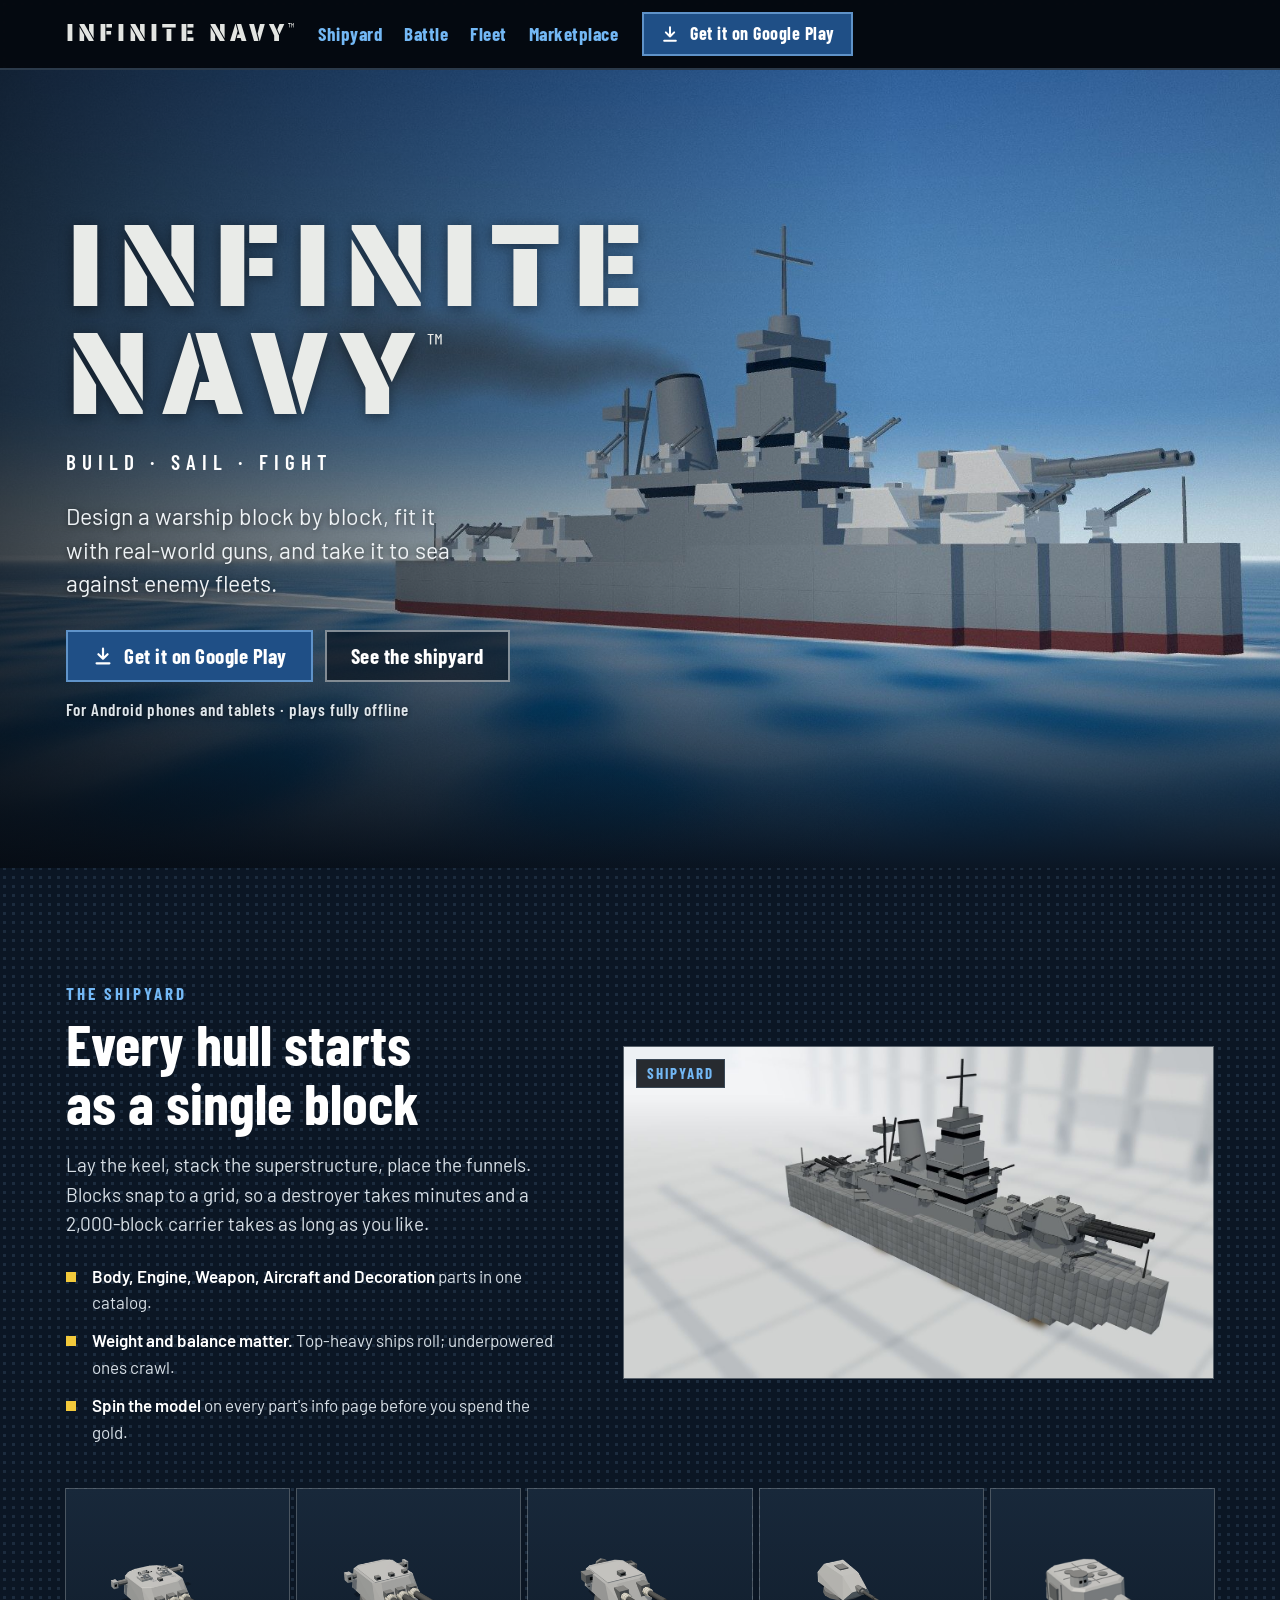
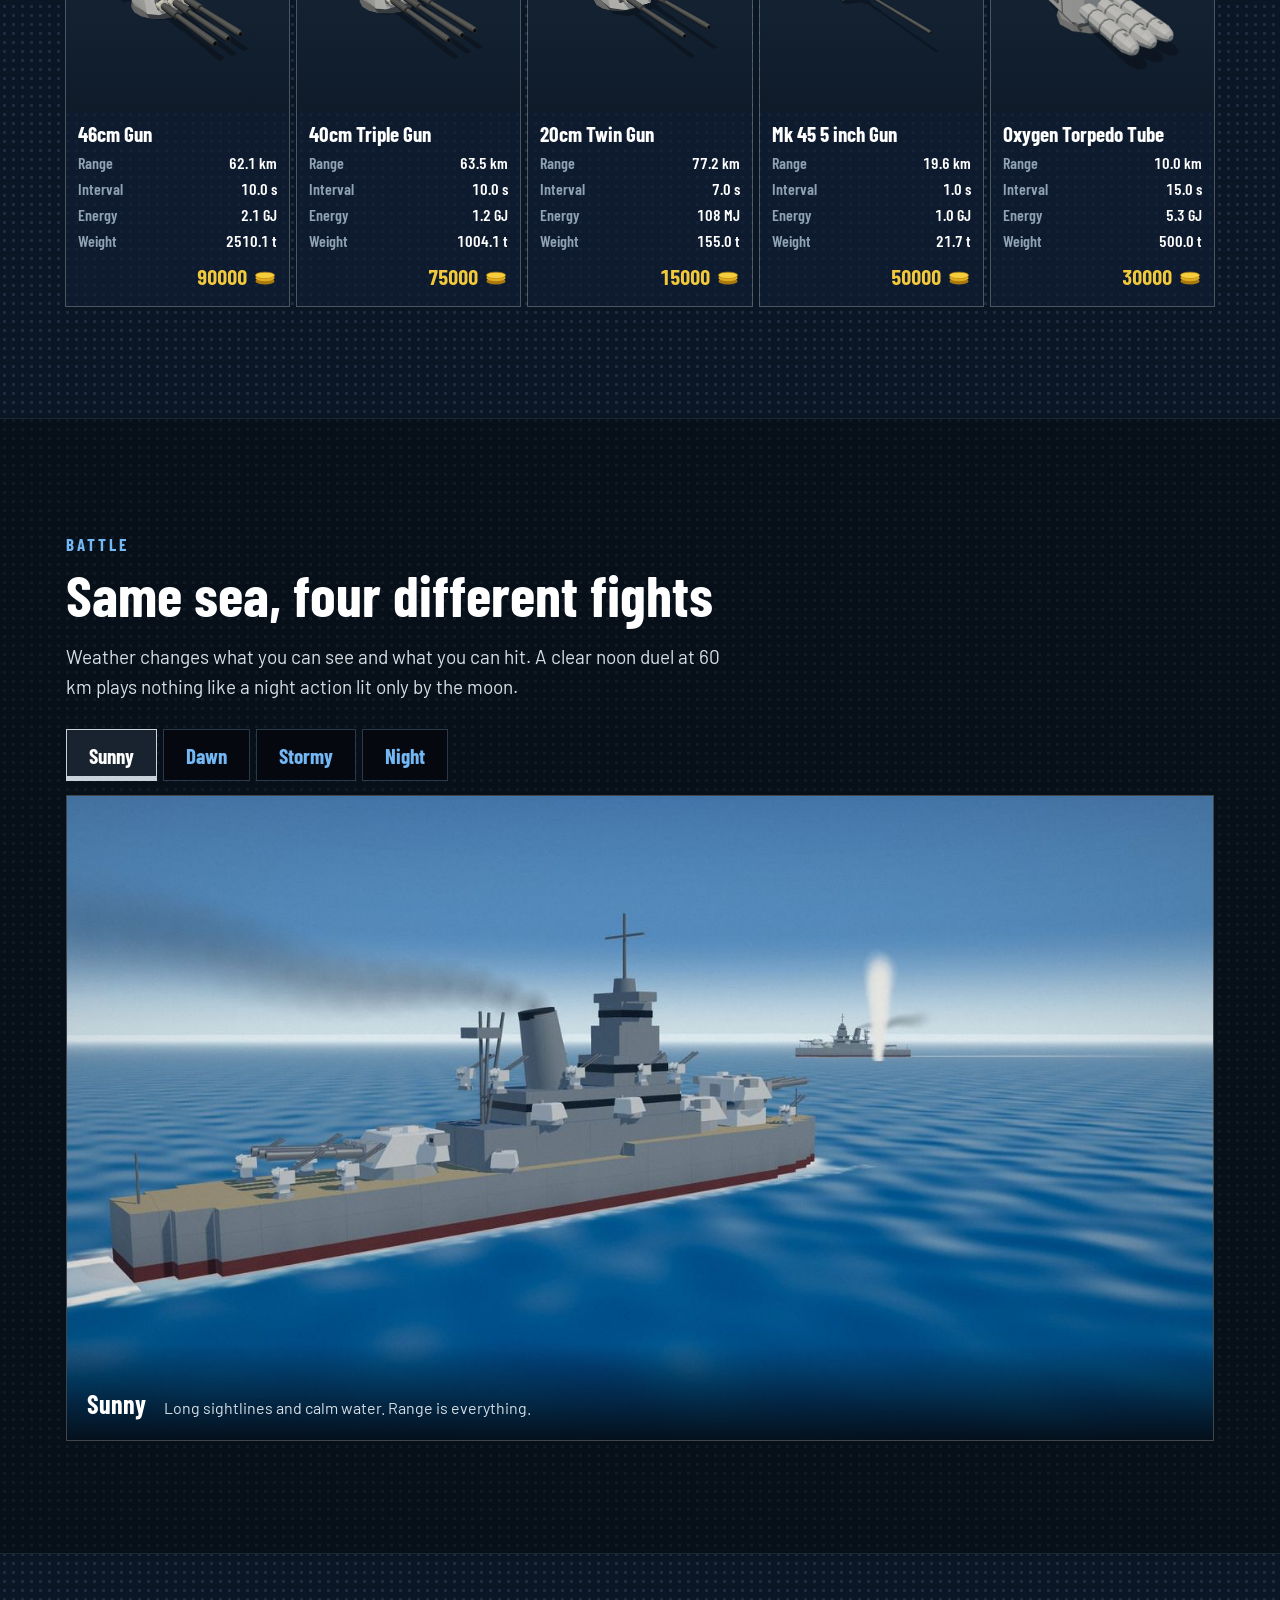
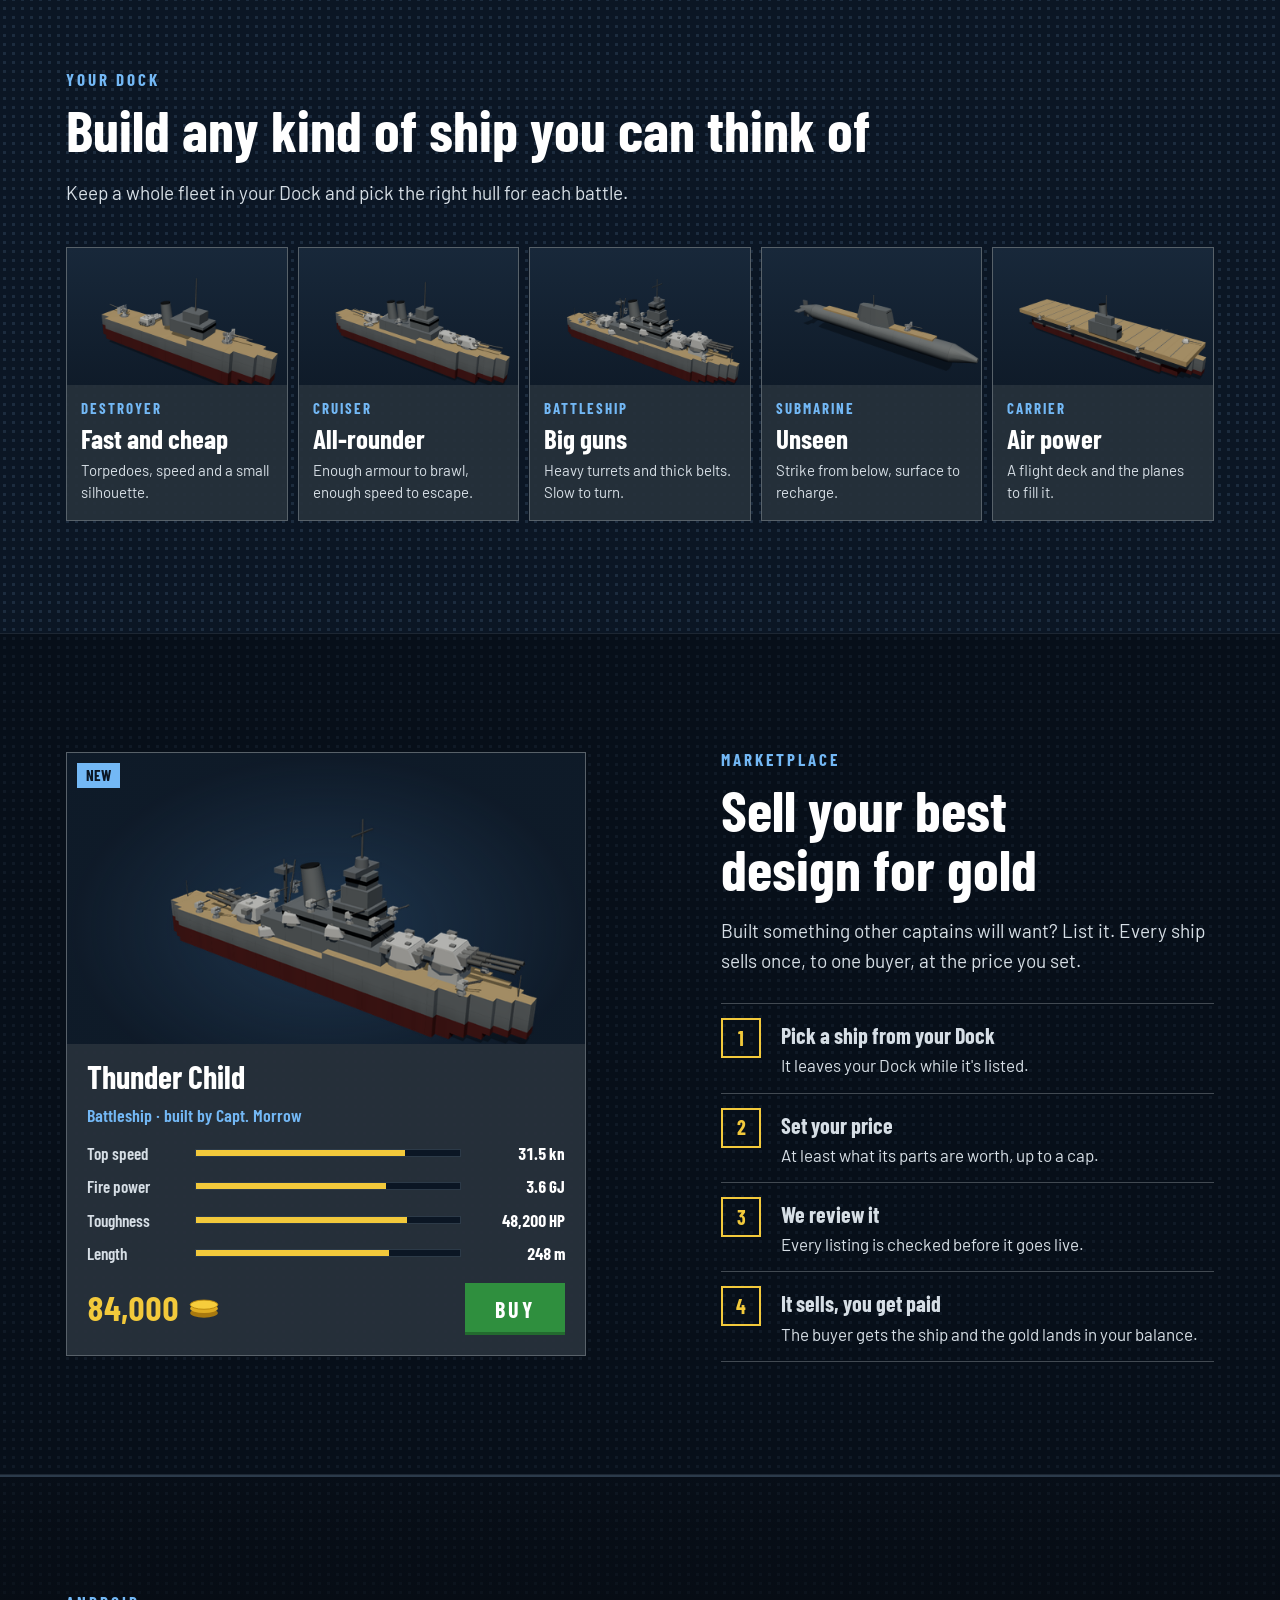
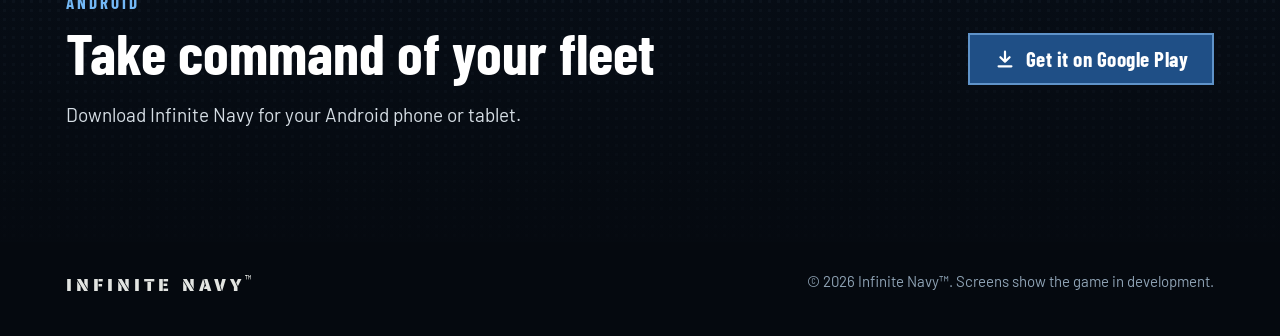
==== index.html @ da8ff1ba "Add Infinite Navy landing page Co-Authored-By: Claude Opus 5.5 <noreply@anthropic.com>" ====
<!doctype html>
<html lang="en">
<head>
<meta charset="utf-8">
<meta name="viewport" content="width=device-width,initial-scale=1,viewport-fit=cover">
<title>Infinite Navy</title>
<meta name="description" content="Infinite Navy: build warships block by block, sail them into battle in four kinds of weather, and trade your best designs with other captains. Coming to Android.">
<link rel="canonical" href="https://infinitenavy.com/">
<meta property="og:type" content="website">
<meta property="og:url" content="https://infinitenavy.com/">
<meta property="og:title" content="Infinite Navy">
<meta property="og:description" content="Build warships block by block, sail them into battle, and trade your best designs with other captains.">
<meta property="og:image" content="https://infinitenavy.com/img/hero.jpg">
<meta name="twitter:card" content="summary_large_image">
<meta name="theme-color" content="#05090f">
<style>body{margin:0;padding:0}[hidden]{display:none!important}</style>
<link rel="preconnect" href="https://fonts.googleapis.com">
<link rel="preconnect" href="https://fonts.gstatic.com" crossorigin>
<link href="https://fonts.googleapis.com/css2?family=Saira+Stencil+One&family=Barlow+Condensed:wght@500;600;700&family=Barlow:wght@400;500;600&display=swap" rel="stylesheet">
<style>
/* Layout: a ship's dossier on chart paper — full-bleed render, then alternating plate panels, steel cards on a dotted navy grid. Single dark look, like the game. */
:root {
  --sea: #0b1624;
  --deep: #05090f;
  --steel: #27313b;
  --steel-2: #2b3540;
  --rule: rgba(220, 226, 230, 0.28);
  --ink: #ffffff;
  --ink-2: #d6dee5;
  --ink-3: #8fa3b5;
  --cyan: #73b8f5;
  --gold: #f2c93b;
  --navy: #1f4f86;
  --navy-edge: #5f93c9;
  --green: #2f8f3e;
  --dot: rgba(120, 160, 200, 0.16);
  --f-logo: 'Saira Stencil One', Impact, 'Arial Narrow Bold', sans-serif;
  --f-head: 'Barlow Condensed', 'Arial Narrow', Arial, sans-serif;
  --f-body: 'Barlow', 'Segoe UI', Roboto, Arial, sans-serif;
  color-scheme: dark;
}
* { box-sizing: border-box; }
html { scroll-behavior: smooth; }
@media (prefers-reduced-motion: reduce) { html { scroll-behavior: auto; } * { transition: none !important; animation: none !important; } }
body {
  background-color: var(--sea);
  background-image: radial-gradient(var(--dot) 1.4px, transparent 1.6px);
  background-size: 9px 9px;
  color: var(--ink);
  font-family: var(--f-body);
  font-size: 17px;
  line-height: 1.55;
}
body::before { content: ""; position: fixed; inset: 0 0 auto; height: env(safe-area-inset-top, 0px); z-index: 10; background: var(--deep); }
a { color: var(--cyan); }
a:hover { color: var(--ink); }
:focus-visible { outline: 3px solid var(--gold); outline-offset: 3px; }
img { max-width: 100%; display: block; }

.wrap { width: 100%; max-width: 1180px; margin: 0 auto; padding-left: max(16px, env(safe-area-inset-left, 0px)); padding-right: max(16px, env(safe-area-inset-right, 0px)); }

/* Nav */
.nav { position: sticky; top: env(safe-area-inset-top, 0px); z-index: 9; background: rgba(5, 9, 15, 0.94); border-bottom: 2px solid #2b3a4a; backdrop-filter: blur(6px); }
.nav .wrap { display: flex; align-items: center; gap: 24px; min-height: 68px; }
.logo { font-family: var(--f-logo); font-size: 24px; letter-spacing: 4px; color: #e3e5e2; text-decoration: none; white-space: nowrap; }
.logo sup { font-family: var(--f-head); font-size: 12px; letter-spacing: 0; }
.nav ul { display: flex; gap: 22px; list-style: none; margin: 0 0 0 auto; padding: 0; }
.nav ul a { font-family: var(--f-head); font-weight: 700; font-size: 19px; letter-spacing: 0.5px; color: var(--cyan); text-decoration: none; }
.nav ul a:hover { color: var(--ink); }
@media (max-width: 760px) { .nav ul { display: none; } .nav .btn { margin-left: auto; } }

/* Buttons */
.btn { display: inline-flex; align-items: center; justify-content: center; gap: 10px; min-height: 52px; padding: 0 24px; font-family: var(--f-head); font-weight: 700; font-size: 21px; letter-spacing: 0.5px; text-decoration: none; color: var(--ink); border: 2px solid var(--navy-edge); background: var(--navy); cursor: pointer; }
.btn:hover { color: var(--ink); background: #285d9b; }
.btn.ghost { background: rgba(5, 9, 15, 0.55); border-color: rgba(220, 226, 230, 0.55); }
.btn.ghost:hover { background: rgba(5, 9, 15, 0.8); }
.btn.small { min-height: 44px; font-size: 18px; padding: 0 16px; }

/* Hero */
.hero { position: relative; overflow: hidden; background: #4f8cc4; }
.hero img.bg { position: absolute; inset: 0; width: 100%; height: 100%; object-fit: cover; object-position: 60% 50%; }
.hero::after { content: ""; position: absolute; inset: 0; background: linear-gradient(90deg, rgba(5, 9, 15, 0.72) 0%, rgba(5, 9, 15, 0.25) 46%, rgba(5, 9, 15, 0) 70%), linear-gradient(0deg, var(--sea) 0%, rgba(11, 22, 36, 0) 28%); }
.hero .wrap { position: relative; z-index: 1; padding-block: clamp(64px, 11vw, 150px) clamp(72px, 10vw, 130px); }
.hero h1 { margin: 0; font-family: var(--f-logo); font-weight: 400; font-size: clamp(52px, 10vw, 118px); line-height: 0.92; letter-spacing: clamp(4px, 1vw, 12px); color: #e9ebe8; text-shadow: 0 2px 14px rgba(0, 0, 0, 0.45); }
.hero h1 sup { font-family: var(--f-head); font-size: 0.26em; letter-spacing: 0; vertical-align: top; position: relative; top: 0.3em; }
.motto { margin: 18px 0 0; display: flex; align-items: center; gap: 14px; font-family: var(--f-head); font-weight: 600; font-size: 21px; letter-spacing: 6px; }
.hero p.pitch { max-width: 31ch; margin: 22px 0 0; font-size: clamp(19px, 2.1vw, 23px); line-height: 1.45; color: #eef2f5; text-shadow: 0 1px 6px rgba(0, 0, 0, 0.6); }
.hero .ctas { margin-top: 30px; display: flex; flex-wrap: wrap; gap: 12px; }
.hero .note { margin-top: 14px; font-family: var(--f-head); font-weight: 600; font-size: 17px; letter-spacing: 1px; color: #dfe6eb; text-shadow: 0 1px 4px rgba(0, 0, 0, 0.6); }

/* Sections */
section.band { padding-block: clamp(64px, 9vw, 112px); }
.eyebrow { display: block; font-family: var(--f-head); font-weight: 700; font-size: 17px; letter-spacing: 3px; text-transform: uppercase; color: var(--cyan); }
h2 { margin: 8px 0 0; font-family: var(--f-head); font-weight: 700; font-size: clamp(36px, 5vw, 58px); line-height: 1.02; text-wrap: balance; }
h3 { margin: 0; font-family: var(--f-head); font-weight: 700; font-size: 27px; line-height: 1.1; }
.lede { max-width: 60ch; margin: 18px 0 0; font-size: 19px; color: var(--ink-2); }
.split { display: grid; grid-template-columns: minmax(0, 5fr) minmax(0, 6fr); gap: clamp(28px, 5vw, 64px); align-items: center; }
.split.flip { grid-template-columns: minmax(0, 6fr) minmax(0, 5fr); }
.split > * { min-width: 0; }
@media (max-width: 860px) { .split, .split.flip { grid-template-columns: minmax(0, 1fr); } .split.flip .media { order: 2; } }

.plate { position: relative; border: 1px solid var(--rule); background: var(--steel); }
.plate img { width: 100%; height: auto; }
.plate .tag { position: absolute; left: 12px; top: 12px; padding: 2px 10px; background: rgba(5, 9, 15, 0.85); border: 1px solid #3a4856; font-family: var(--f-head); font-weight: 700; font-size: 15px; letter-spacing: 2px; color: var(--cyan); }

ul.ticks { list-style: none; padding: 0; margin: 24px 0 0; display: grid; gap: 12px; }
ul.ticks li { display: grid; grid-template-columns: 12px minmax(0, 1fr); gap: 14px; align-items: baseline; color: var(--ink-2); }
ul.ticks li::before { content: ""; width: 10px; height: 10px; background: var(--gold); transform: translateY(-1px); }
ul.ticks b { color: var(--ink); font-weight: 600; }

/* Armoury */
.armoury { margin-top: 44px; display: grid; grid-template-columns: repeat(5, minmax(0, 1fr)); gap: 8px; }
@media (max-width: 980px) { .armoury { grid-template-columns: repeat(3, minmax(0, 1fr)); } }
@media (max-width: 560px) { .armoury { grid-template-columns: repeat(2, minmax(0, 1fr)); } }
.gun { display: flex; flex-direction: column; background: rgba(16, 30, 50, 0.72); box-shadow: 0 0 0 1px rgba(154, 164, 173, 0.45); }
.gun .pic { aspect-ratio: 1 / 1; max-width: 100%; background: linear-gradient(#18283a, #0f1b29); display: flex; align-items: center; justify-content: center; }
.gun .pic img { width: 86%; height: 86%; object-fit: contain; }
.gun .body { padding: 10px 12px 12px; display: flex; flex-direction: column; gap: 6px; font-family: var(--f-head); }
.gun .name { font-weight: 700; font-size: 21px; line-height: 1.1; }
.gun dl { margin: 0; display: grid; grid-template-columns: auto minmax(0, 1fr); column-gap: 10px; row-gap: 1px; font-size: 16px; font-variant-numeric: tabular-nums; }
.gun dt { color: var(--ink-3); font-weight: 600; }
.gun dd { margin: 0; text-align: right; font-weight: 600; }
.gun .price { margin-top: 2px; display: flex; justify-content: flex-end; align-items: center; gap: 6px; font-weight: 700; font-size: 21px; color: var(--gold); font-variant-numeric: tabular-nums; }
.coin { width: 24px; height: 16px; flex-shrink: 0; }

/* Weather */
.wx-tabs { margin-top: 28px; display: flex; flex-wrap: wrap; gap: 6px; }
.wx-tabs button { min-height: 52px; padding: 0 22px; font-family: var(--f-head); font-weight: 700; font-size: 21px; color: var(--cyan); background: var(--deep); border: 1px solid #2b3a4a; cursor: pointer; }
.wx-tabs button[aria-selected="true"] { color: var(--ink); background: #18232f; border-color: #c9d2da; box-shadow: inset 0 -4px 0 #c9d2da; }
.wx-stage { margin-top: 14px; position: relative; border: 1px solid var(--rule); background: var(--deep); aspect-ratio: 16 / 9; max-width: 100%; overflow: hidden; }
.wx-stage img { width: 100%; height: 100%; object-fit: cover; }
.wx-cap { position: absolute; left: 0; right: 0; bottom: 0; padding: 40px 20px 16px; background: linear-gradient(0deg, rgba(5, 9, 15, 0.88), rgba(5, 9, 15, 0)); display: flex; flex-wrap: wrap; gap: 6px 18px; align-items: baseline; }
.wx-cap strong { font-family: var(--f-head); font-weight: 700; font-size: 26px; }
.wx-cap span { color: var(--ink-2); font-size: 16px; }

/* Fleet */
.fleet { margin-top: 40px; display: grid; grid-template-columns: repeat(5, minmax(0, 1fr)); gap: 10px; }
@media (max-width: 980px) { .fleet { grid-template-columns: repeat(2, minmax(0, 1fr)); } }
@media (max-width: 480px) { .fleet { grid-template-columns: minmax(0, 1fr); } }
.hull { display: flex; flex-direction: column; background: rgba(39, 49, 59, 0.92); border: 1px solid var(--rule); }
.hull .pic { aspect-ratio: 16 / 10; max-width: 100%; background: linear-gradient(#18283a, #0f1b29); }
.hull .pic img { width: 100%; height: 100%; object-fit: contain; }
.hull .body { padding: 12px 14px 16px; display: flex; flex-direction: column; gap: 4px; }
.hull .cls { font-family: var(--f-head); font-weight: 700; font-size: 15px; letter-spacing: 2px; color: var(--cyan); text-transform: uppercase; }
.hull p { margin: 2px 0 0; font-size: 15px; color: var(--ink-2); line-height: 1.45; }

/* Market */
.listing { display: grid; grid-template-columns: minmax(0, 1fr); background: rgba(39, 49, 59, 0.95); border: 1px solid var(--rule); max-width: 520px; }
.listing .pic { position: relative; aspect-ratio: 16 / 9; max-width: 100%; background: radial-gradient(ellipse at 50% 60%, rgba(40, 70, 100, 0.6), rgba(11, 22, 36, 0.2) 70%), #0f1b29; }
.listing .pic img { width: 100%; height: 100%; object-fit: contain; }
.listing .pic .new { position: absolute; left: 10px; top: 10px; padding: 1px 9px; background: var(--cyan); color: var(--sea); font-family: var(--f-head); font-weight: 700; font-size: 15px; }
.listing .body { padding: 16px 20px 20px; display: flex; flex-direction: column; gap: 10px; font-family: var(--f-head); }
.listing .title { font-weight: 700; font-size: 32px; line-height: 1; }
.listing .by { font-weight: 600; font-size: 18px; color: var(--cyan); }
.bars { display: grid; gap: 7px; font-size: 17px; font-variant-numeric: tabular-nums; }
.bar-row { display: grid; grid-template-columns: 96px minmax(0, 1fr) 92px; gap: 12px; align-items: center; }
.bar-row span:first-child { color: var(--ink-2); font-weight: 600; }
.bar-row span:last-child { text-align: right; font-weight: 700; }
.track { height: 8px; background: var(--sea); border: 1px solid #2c3a48; }
.track i { display: block; height: 100%; background: var(--gold); }
.buyrow { margin-top: 6px; display: flex; align-items: center; justify-content: space-between; gap: 12px; }
.buyrow .amt { display: flex; align-items: center; gap: 8px; font-weight: 700; font-size: 34px; color: var(--gold); font-variant-numeric: tabular-nums; }
.buy { min-height: 52px; padding: 0 30px; display: inline-flex; align-items: center; background: var(--green); font-weight: 700; font-size: 22px; letter-spacing: 3px; box-shadow: inset 0 -3px 0 rgba(0, 0, 0, 0.25); }

ol.steps { list-style: none; padding: 0; margin: 28px 0 0; display: grid; gap: 0; counter-reset: s; }
ol.steps li { counter-increment: s; display: grid; grid-template-columns: 44px minmax(0, 1fr); gap: 16px; padding: 14px 0; border-top: 1px solid var(--rule); }
ol.steps li:last-child { border-bottom: 1px solid var(--rule); }
ol.steps li::before { content: counter(s); width: 36px; height: 36px; display: flex; align-items: center; justify-content: center; border: 2px solid var(--gold); color: var(--gold); font-family: var(--f-head); font-weight: 700; font-size: 20px; }
ol.steps b { display: block; font-family: var(--f-head); font-size: 22px; font-weight: 700; }
ol.steps span { color: var(--ink-2); }

/* Account strip */
.facts { margin-top: 40px; display: grid; grid-template-columns: repeat(3, minmax(0, 1fr)); gap: 10px; }
@media (max-width: 760px) { .facts { grid-template-columns: minmax(0, 1fr); } }
.fact { padding: 22px 22px 24px; background: rgba(39, 49, 59, 0.92); border: 1px solid var(--rule); display: flex; flex-direction: column; gap: 8px; }
.fact .num { font-family: var(--f-head); font-weight: 700; font-size: 46px; line-height: 1; color: var(--gold); font-variant-numeric: tabular-nums; }
.fact p { margin: 0; color: var(--ink-2); }

/* Closing */
.closing { border-top: 2px solid #2b3a4a; background: linear-gradient(180deg, rgba(5, 9, 15, 0.6), rgba(5, 9, 15, 0.95)); text-align: left; }
.closing .wrap { display: flex; flex-wrap: wrap; align-items: center; justify-content: space-between; gap: 24px; }
footer { background: var(--deep); padding-block: 28px 36px; font-size: 15px; color: var(--ink-3); }
footer .wrap { display: flex; flex-wrap: wrap; justify-content: space-between; gap: 12px 28px; }
footer .logo { font-size: 18px; }
</style>
</head>
<body>

<header class="nav">
  <div class="wrap">
    <a class="logo" href="#top">INFINITE NAVY<sup>™</sup></a>
    <nav aria-label="Sections">
      <ul>
        <li><a href="#build">Shipyard</a></li>
        <li><a href="#fight">Battle</a></li>
        <li><a href="#fleet">Fleet</a></li>
        <li><a href="#market">Marketplace</a></li>
      </ul>
    </nav>
    <a class="btn small" href="https://play.google.com/store/apps" target="_blank" rel="noopener"><svg aria-hidden="true" viewBox="0 0 24 24" style="width: 20px; height: 20px" fill="none" stroke="currentColor" stroke-width="2.4" stroke-linecap="round" stroke-linejoin="round"><path d="M12 4v11M7 10l5 5 5-5M5 20h14"></path></svg>Get it on Google Play</a>
  </div>
</header>

<main id="top">
  <section class="hero" aria-labelledby="hero-title">
    <img class="bg" src="img/hero.jpg" alt="A grey block-built battleship cutting through a bright blue sea, guns trained forward, funnel smoke drifting aft" fetchpriority="high">
    <div class="wrap">
      <h1 id="hero-title">INFINITE<br>NAVY<sup>™</sup></h1>
      <p class="motto">BUILD · SAIL · FIGHT</p>
      <p class="pitch">Design a warship block by block, fit it with real-world guns, and take it to sea against enemy fleets.</p>
      <div class="ctas">
        <a class="btn" href="https://play.google.com/store/apps" target="_blank" rel="noopener"><svg aria-hidden="true" viewBox="0 0 24 24" style="width: 22px; height: 22px" fill="none" stroke="currentColor" stroke-width="2.4" stroke-linecap="round" stroke-linejoin="round"><path d="M12 4v11M7 10l5 5 5-5M5 20h14"></path></svg>Get it on Google Play</a>
        <a class="btn ghost" href="#build">See the shipyard</a>
      </div>
      <p class="note">For Android phones and tablets · plays fully offline</p>
    </div>
  </section>

  <section class="band" id="build" aria-labelledby="build-title">
    <div class="wrap">
      <div class="split">
        <div>
          <span class="eyebrow">The shipyard</span>
          <h2 id="build-title">Every hull starts as a single block</h2>
          <p class="lede">Lay the keel, stack the superstructure, place the funnels. Blocks snap to a grid, so a destroyer takes minutes and a 2,000-block carrier takes as long as you like.</p>
          <ul class="ticks">
            <li><span><b>Body, Engine, Weapon, Aircraft and Decoration</b> parts in one catalog.</span></li>
            <li><span><b>Weight and balance matter.</b> Top-heavy ships roll; underpowered ones crawl.</span></li>
            <li><span><b>Spin the model</b> on every part's info page before you spend the gold.</span></li>
          </ul>
        </div>
        <div class="media plate">
          <span class="tag">SHIPYARD</span>
          <img src="img/yard.jpg" width="1400" height="788" alt="A battleship under construction in the shipyard, every block outlined on a light grid floor" loading="lazy">
        </div>
      </div>

      <div class="armoury" role="list" aria-label="Five guns from the weapon catalog">
        <article class="gun" role="listitem">
          <div class="pic"><img src="img/gun-g46.png" alt="46 cm triple turret model" loading="lazy"></div>
          <div class="body">
            <span class="name">46cm Gun</span>
            <dl><dt>Range</dt><dd>62.1 km</dd><dt>Interval</dt><dd>10.0 s</dd><dt>Energy</dt><dd>2.1 GJ</dd><dt>Weight</dt><dd>2510.1 t</dd></dl>
            <span class="price">90000<svg class="coin" viewBox="0 0 44 30" aria-hidden="true"><ellipse cx="22" cy="21" rx="18" ry="6" fill="#a8790f"/><ellipse cx="22" cy="15" rx="18" ry="6" fill="#e0ad22"/><ellipse cx="22" cy="10" rx="18" ry="6" fill="#f6cd3c" stroke="#b8860b" stroke-width="1.2"/></svg></span>
          </div>
        </article>
        <article class="gun" role="listitem">
          <div class="pic"><img src="img/gun-g40.png" alt="40 cm triple turret model" loading="lazy"></div>
          <div class="body">
            <span class="name">40cm Triple Gun</span>
            <dl><dt>Range</dt><dd>63.5 km</dd><dt>Interval</dt><dd>10.0 s</dd><dt>Energy</dt><dd>1.2 GJ</dd><dt>Weight</dt><dd>1004.1 t</dd></dl>
            <span class="price">75000<svg class="coin" viewBox="0 0 44 30" aria-hidden="true"><ellipse cx="22" cy="21" rx="18" ry="6" fill="#a8790f"/><ellipse cx="22" cy="15" rx="18" ry="6" fill="#e0ad22"/><ellipse cx="22" cy="10" rx="18" ry="6" fill="#f6cd3c" stroke="#b8860b" stroke-width="1.2"/></svg></span>
          </div>
        </article>
        <article class="gun" role="listitem">
          <div class="pic"><img src="img/gun-g20.png" alt="20 cm twin turret model" loading="lazy"></div>
          <div class="body">
            <span class="name">20cm Twin Gun</span>
            <dl><dt>Range</dt><dd>77.2 km</dd><dt>Interval</dt><dd>7.0 s</dd><dt>Energy</dt><dd>108 MJ</dd><dt>Weight</dt><dd>155.0 t</dd></dl>
            <span class="price">15000<svg class="coin" viewBox="0 0 44 30" aria-hidden="true"><ellipse cx="22" cy="21" rx="18" ry="6" fill="#a8790f"/><ellipse cx="22" cy="15" rx="18" ry="6" fill="#e0ad22"/><ellipse cx="22" cy="10" rx="18" ry="6" fill="#f6cd3c" stroke="#b8860b" stroke-width="1.2"/></svg></span>
          </div>
        </article>
        <article class="gun" role="listitem">
          <div class="pic"><img src="img/gun-mk45.png" alt="Mk 45 5-inch gun mount model" loading="lazy"></div>
          <div class="body">
            <span class="name">Mk 45 5 inch Gun</span>
            <dl><dt>Range</dt><dd>19.6 km</dd><dt>Interval</dt><dd>1.0 s</dd><dt>Energy</dt><dd>1.0 GJ</dd><dt>Weight</dt><dd>21.7 t</dd></dl>
            <span class="price">50000<svg class="coin" viewBox="0 0 44 30" aria-hidden="true"><ellipse cx="22" cy="21" rx="18" ry="6" fill="#a8790f"/><ellipse cx="22" cy="15" rx="18" ry="6" fill="#e0ad22"/><ellipse cx="22" cy="10" rx="18" ry="6" fill="#f6cd3c" stroke="#b8860b" stroke-width="1.2"/></svg></span>
          </div>
        </article>
        <article class="gun" role="listitem">
          <div class="pic"><img src="img/gun-tt92.png" alt="Oxygen torpedo tube launcher model" loading="lazy"></div>
          <div class="body">
            <span class="name">Oxygen Torpedo Tube</span>
            <dl><dt>Range</dt><dd>10.0 km</dd><dt>Interval</dt><dd>15.0 s</dd><dt>Energy</dt><dd>5.3 GJ</dd><dt>Weight</dt><dd>500.0 t</dd></dl>
            <span class="price">30000<svg class="coin" viewBox="0 0 44 30" aria-hidden="true"><ellipse cx="22" cy="21" rx="18" ry="6" fill="#a8790f"/><ellipse cx="22" cy="15" rx="18" ry="6" fill="#e0ad22"/><ellipse cx="22" cy="10" rx="18" ry="6" fill="#f6cd3c" stroke="#b8860b" stroke-width="1.2"/></svg></span>
          </div>
        </article>
      </div>
    </div>
  </section>

  <section class="band" id="fight" aria-labelledby="fight-title" style="background: rgba(5, 9, 15, 0.5); border-block: 1px solid #1d2733;">
    <div class="wrap">
      <span class="eyebrow">Battle</span>
      <h2 id="fight-title">Same sea, four different fights</h2>
      <p class="lede">Weather changes what you can see and what you can hit. A clear noon duel at 60 km plays nothing like a night action lit only by the moon.</p>
      <div class="wx-tabs" role="tablist" aria-label="Weather">
        <button role="tab" id="tab-sunny" aria-selected="true" aria-controls="wx-panel" data-wx="sunny">Sunny</button>
        <button role="tab" id="tab-dawn" aria-selected="false" aria-controls="wx-panel" data-wx="dawn" tabindex="-1">Dawn</button>
        <button role="tab" id="tab-storm" aria-selected="false" aria-controls="wx-panel" data-wx="storm" tabindex="-1">Stormy</button>
        <button role="tab" id="tab-night" aria-selected="false" aria-controls="wx-panel" data-wx="night" tabindex="-1">Night</button>
      </div>
      <div class="wx-stage" id="wx-panel" role="tabpanel" aria-labelledby="tab-sunny">
        <img id="wx-img" src="img/sunny.jpg" width="1400" height="788" alt="Battleship at sea under a clear blue sky, an enemy ship and a shell splash on the horizon" loading="lazy">
        <div class="wx-cap"><strong id="wx-name">Sunny</strong><span id="wx-desc">Long sightlines and calm water. Range is everything.</span></div>
      </div>
    </div>
  </section>

  <section class="band" id="fleet" aria-labelledby="fleet-title">
    <div class="wrap">
      <span class="eyebrow">Your Dock</span>
      <h2 id="fleet-title">Build any kind of ship you can think of</h2>
      <p class="lede">Keep a whole fleet in your Dock and pick the right hull for each battle.</p>
      <div class="fleet">
        <article class="hull"><div class="pic"><img src="img/ship-dd.png" alt="Block-built destroyer" loading="lazy"></div><div class="body"><span class="cls">Destroyer</span><h3>Fast and cheap</h3><p>Torpedoes, speed and a small silhouette.</p></div></article>
        <article class="hull"><div class="pic"><img src="img/ship-ca.png" alt="Block-built cruiser" loading="lazy"></div><div class="body"><span class="cls">Cruiser</span><h3>All-rounder</h3><p>Enough armour to brawl, enough speed to escape.</p></div></article>
        <article class="hull"><div class="pic"><img src="img/ship-bb.png" alt="Block-built battleship" loading="lazy"></div><div class="body"><span class="cls">Battleship</span><h3>Big guns</h3><p>Heavy turrets and thick belts. Slow to turn.</p></div></article>
        <article class="hull"><div class="pic"><img src="img/ship-ss.png" alt="Block-built submarine" loading="lazy"></div><div class="body"><span class="cls">Submarine</span><h3>Unseen</h3><p>Strike from below, surface to recharge.</p></div></article>
        <article class="hull"><div class="pic"><img src="img/ship-cv.png" alt="Block-built aircraft carrier" loading="lazy"></div><div class="body"><span class="cls">Carrier</span><h3>Air power</h3><p>A flight deck and the planes to fill it.</p></div></article>
      </div>
    </div>
  </section>

  <section class="band" id="market" aria-labelledby="market-title" style="background: rgba(5, 9, 15, 0.5); border-block: 1px solid #1d2733;">
    <div class="wrap">
      <div class="split flip">
        <div class="media">
          <article class="listing" aria-label="Example marketplace listing">
            <div class="pic"><img src="img/ship-bb.png" alt="Battleship Thunder Child" loading="lazy"><span class="new">NEW</span></div>
            <div class="body">
              <span class="title">Thunder Child</span>
              <span class="by">Battleship · built by Capt. Morrow</span>
              <div class="bars">
                <div class="bar-row"><span>Top speed</span><span class="track"><i style="width: 79%"></i></span><span>31.5 kn</span></div>
                <div class="bar-row"><span>Fire power</span><span class="track"><i style="width: 72%"></i></span><span>3.6 GJ</span></div>
                <div class="bar-row"><span>Toughness</span><span class="track"><i style="width: 80%"></i></span><span>48,200 HP</span></div>
                <div class="bar-row"><span>Length</span><span class="track"><i style="width: 73%"></i></span><span>248 m</span></div>
              </div>
              <div class="buyrow">
                <span class="amt">84,000<svg class="coin" style="width: 34px; height: 23px" viewBox="0 0 44 30" aria-hidden="true"><ellipse cx="22" cy="21" rx="18" ry="6" fill="#a8790f"/><ellipse cx="22" cy="15" rx="18" ry="6" fill="#e0ad22"/><ellipse cx="22" cy="10" rx="18" ry="6" fill="#f6cd3c" stroke="#b8860b" stroke-width="1.2"/></svg></span>
                <span class="buy" aria-hidden="true">BUY</span>
              </div>
            </div>
          </article>
        </div>
        <div>
          <span class="eyebrow">Marketplace</span>
          <h2 id="market-title">Sell your best design for gold</h2>
          <p class="lede">Built something other captains will want? List it. Every ship sells once, to one buyer, at the price you set.</p>
          <ol class="steps">
            <li><span><b>Pick a ship from your Dock</b>It leaves your Dock while it's listed.</span></li>
            <li><span><b>Set your price</b>At least what its parts are worth, up to a cap.</span></li>
            <li><span><b>We review it</b>Every listing is checked before it goes live.</span></li>
            <li><span><b>It sells, you get paid</b>The buyer gets the ship and the gold lands in your balance.</span></li>
          </ol>
        </div>
      </div>
    </div>
  </section>

  <section class="band closing" id="play" aria-labelledby="play-title">
    <div class="wrap">
      <div>
        <span class="eyebrow">Android</span>
        <h2 id="play-title">Take command of your fleet</h2>
        <p class="lede">Download Infinite Navy for your Android phone or tablet.</p>
      </div>
      <a class="btn" href="https://play.google.com/store/apps" target="_blank" rel="noopener"><svg aria-hidden="true" viewBox="0 0 24 24" style="width: 22px; height: 22px" fill="none" stroke="currentColor" stroke-width="2.4" stroke-linecap="round" stroke-linejoin="round"><path d="M12 4v11M7 10l5 5 5-5M5 20h14"></path></svg>Get it on Google Play</a>
    </div>
  </section>
</main>

<footer>
  <div class="wrap">
    <a class="logo" href="#top">INFINITE NAVY<sup>™</sup></a>
    <span>© 2026 Infinite Navy™. Screens show the game in development.</span>
  </div>
</footer>

<script>
(function () {
  var data = {
    sunny: { src: 'img/sunny.jpg', name: 'Sunny', desc: 'Long sightlines and calm water. Range is everything.', alt: 'Battleship at sea under a clear blue sky, an enemy ship and a shell splash on the horizon' },
    dawn:  { src: 'img/dawn.jpg',  name: 'Dawn',  desc: 'Low sun in your eyes. Fight with it behind you.', alt: 'Battleship silhouetted against an orange and pink dawn sky, sunlight glittering on the water' },
    storm: { src: 'img/storm.jpg', name: 'Stormy', desc: 'Rain and heavy seas cut visibility and throw off your aim.', alt: 'Battleship in driving rain on a dark grey sea' },
    night: { src: 'img/night.jpg', name: 'Night', desc: 'Moonlight and muzzle flashes. Close in before they see you.', alt: 'Battleship at night with lit bridge windows, a full moon reflecting on the water' }
  };
  var tabs = Array.prototype.slice.call(document.querySelectorAll('.wx-tabs [role="tab"]'));
  var img = document.getElementById('wx-img'), nm = document.getElementById('wx-name'), ds = document.getElementById('wx-desc'), panel = document.getElementById('wx-panel');
  Object.keys(data).forEach(function (k) { var p = new Image(); p.src = data[k].src; });
  function pick(tab, focus) {
    var d = data[tab.dataset.wx];
    tabs.forEach(function (t) { var on = t === tab; t.setAttribute('aria-selected', on ? 'true' : 'false'); t.tabIndex = on ? 0 : -1; });
    img.src = d.src; img.alt = d.alt; nm.textContent = d.name; ds.textContent = d.desc;
    panel.setAttribute('aria-labelledby', tab.id);
    if (focus) tab.focus();
  }
  tabs.forEach(function (t, i) {
    t.addEventListener('click', function () { pick(t); });
    t.addEventListener('keydown', function (e) {
      if (e.key === 'ArrowRight' || e.key === 'ArrowLeft') {
        e.preventDefault();
        var n = (i + (e.key === 'ArrowRight' ? 1 : tabs.length - 1)) % tabs.length;
        pick(tabs[n], true);
      }
    });
  });
})();
</script>

</body></html>
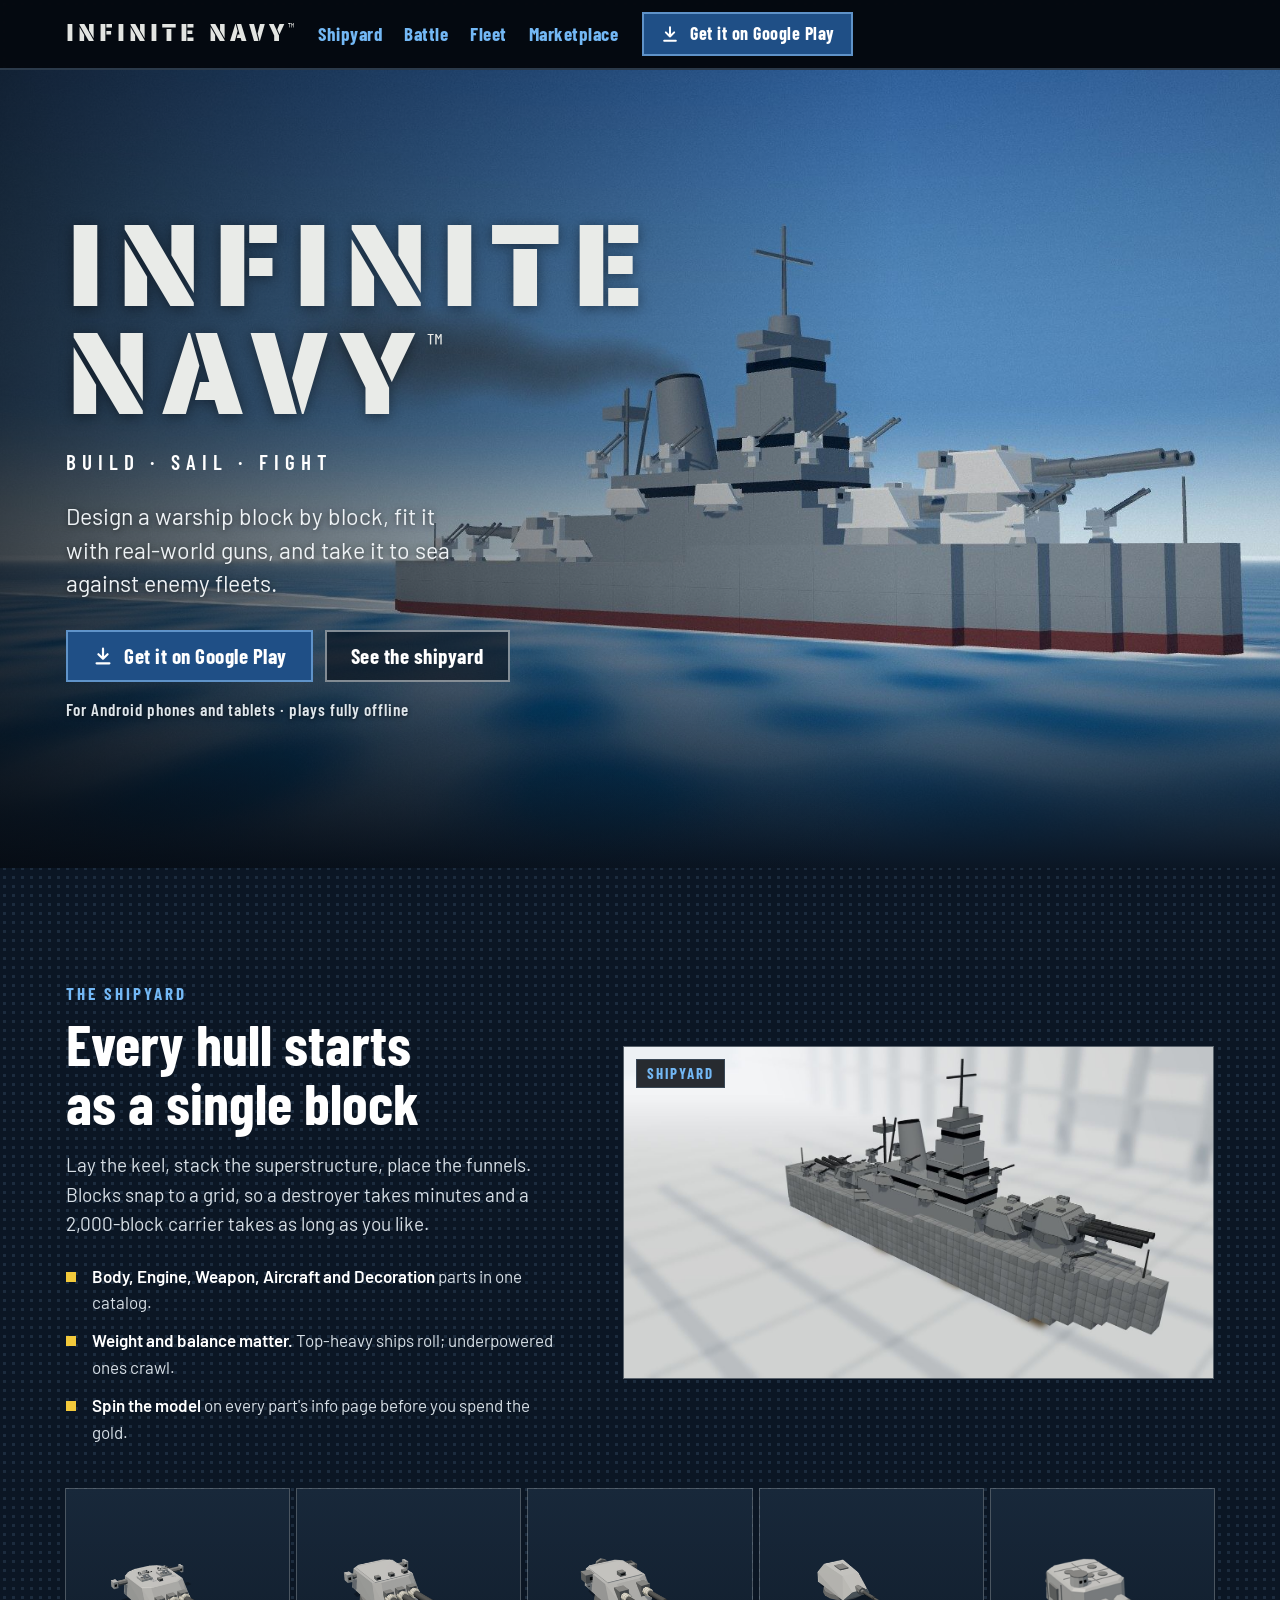
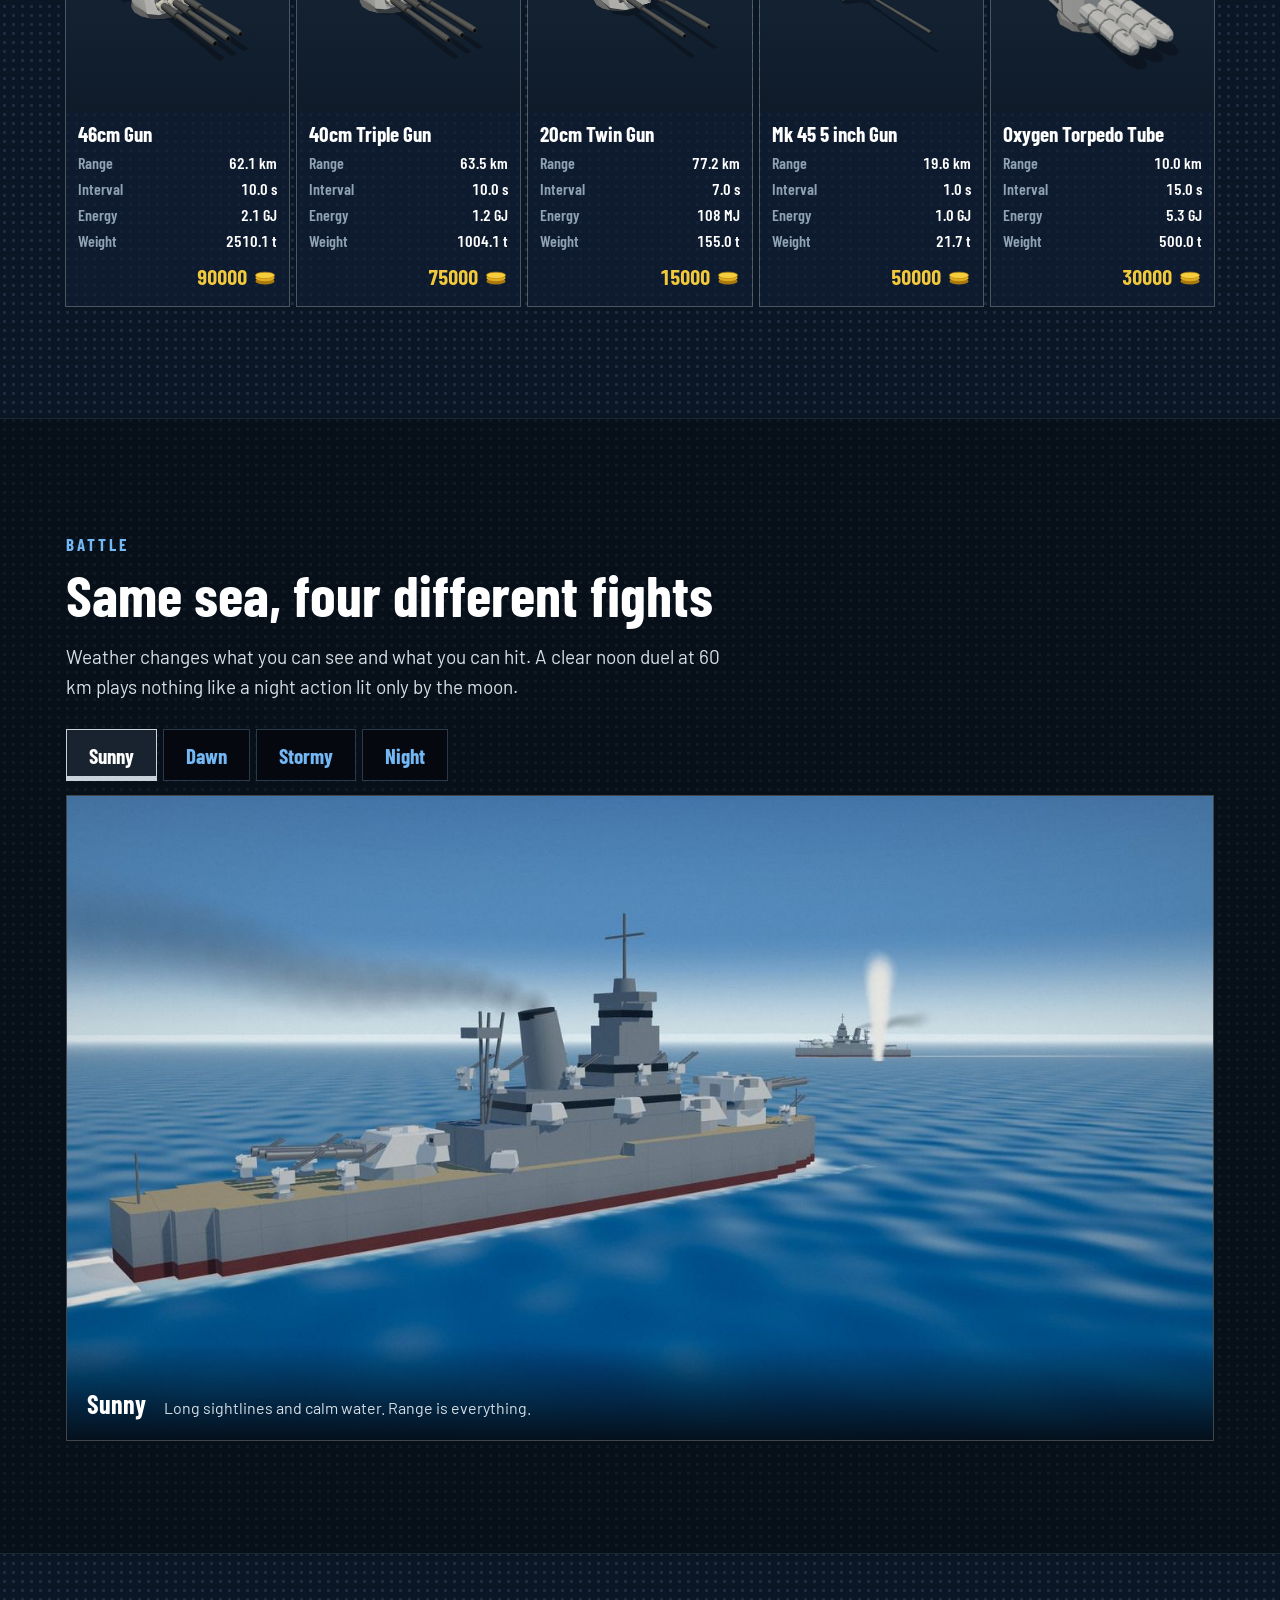
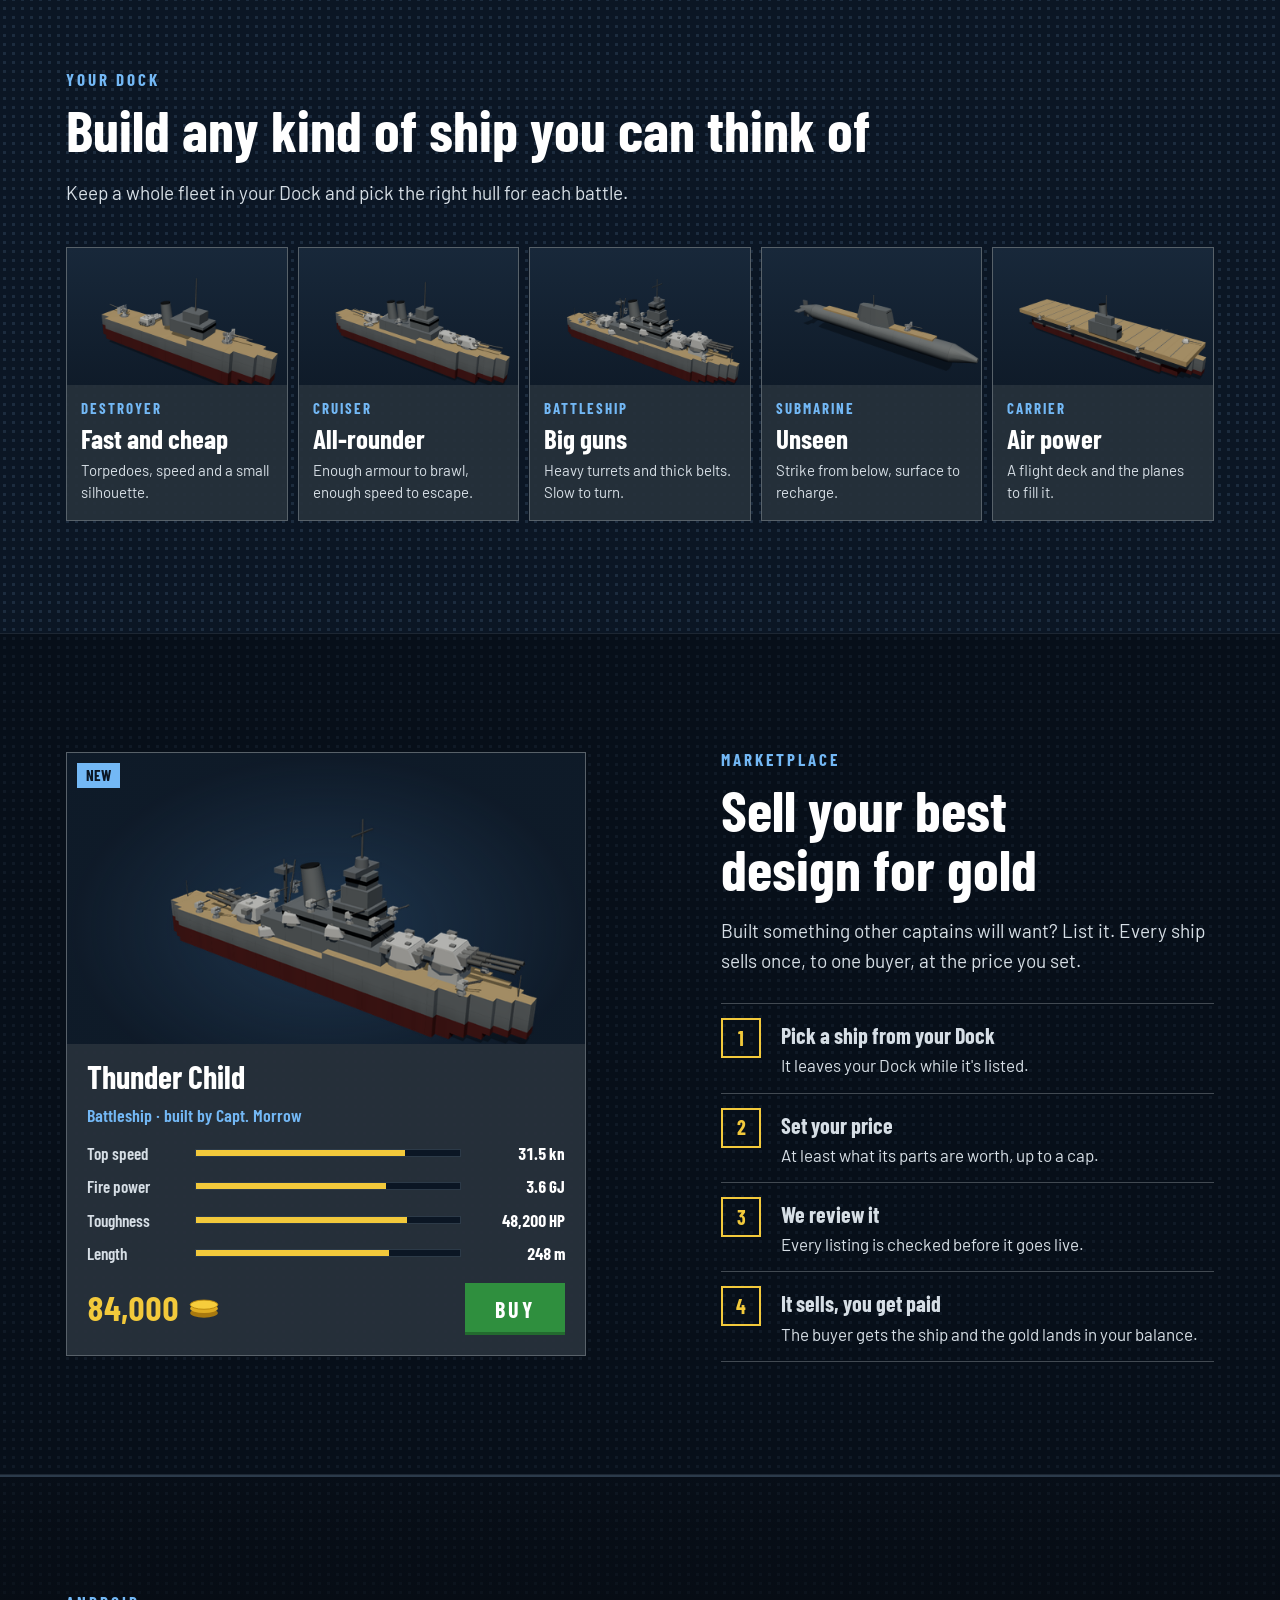
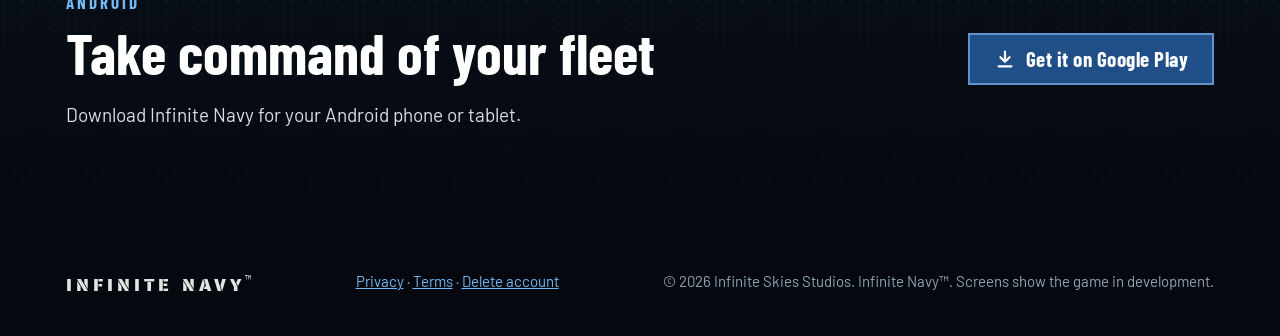
==== commit 70647fc3: "Add Privacy Policy, Terms of Service and account deletion pages Linked from the footer, the game's f" ====
--- a/index.html
+++ b/index.html
@@ -365,7 +365,8 @@
 <footer>
   <div class="wrap">
     <a class="logo" href="#top">INFINITE NAVY<sup>™</sup></a>
-    <span>© 2026 Infinite Navy™. Screens show the game in development.</span>
+    <span><a href="privacy.html">Privacy</a> · <a href="terms.html">Terms</a> · <a href="delete-account.html">Delete account</a></span>
+    <span>© 2026 Infinite Skies Studios. Infinite Navy™. Screens show the game in development.</span>
   </div>
 </footer>
 
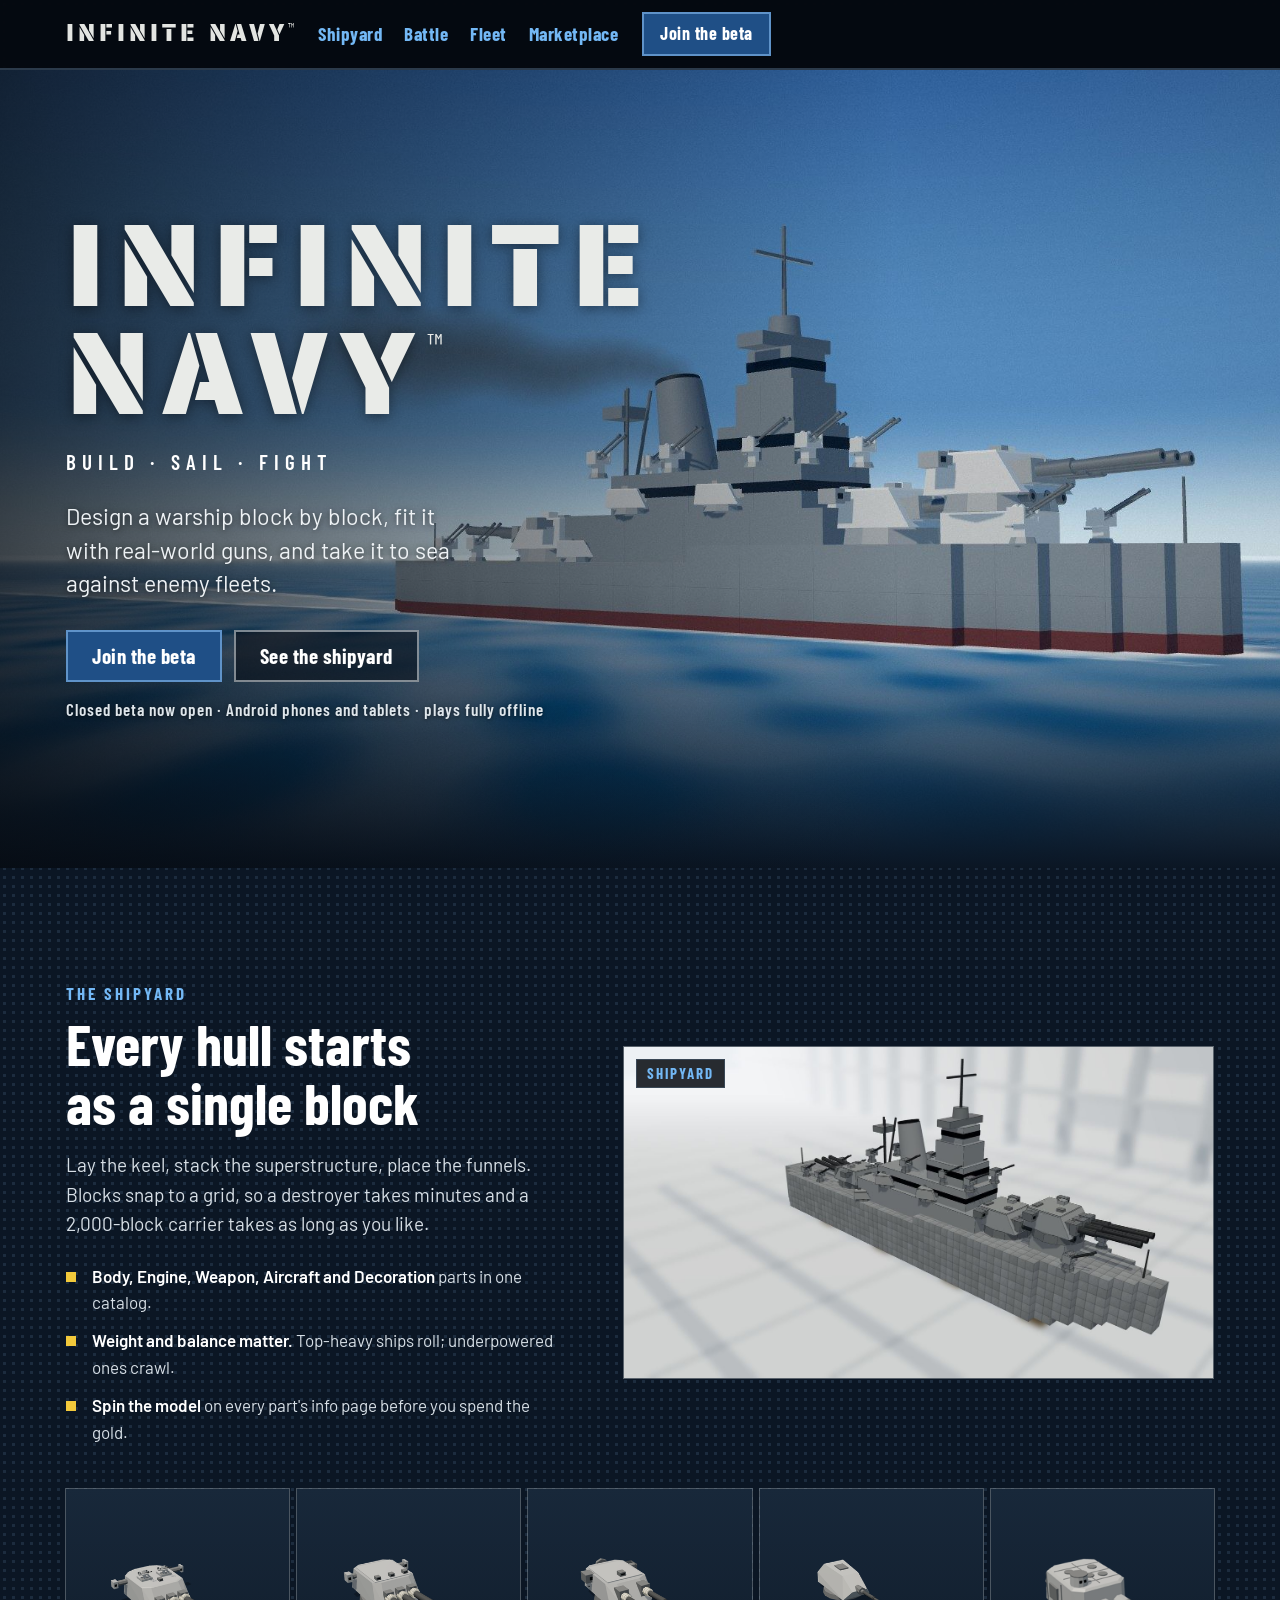
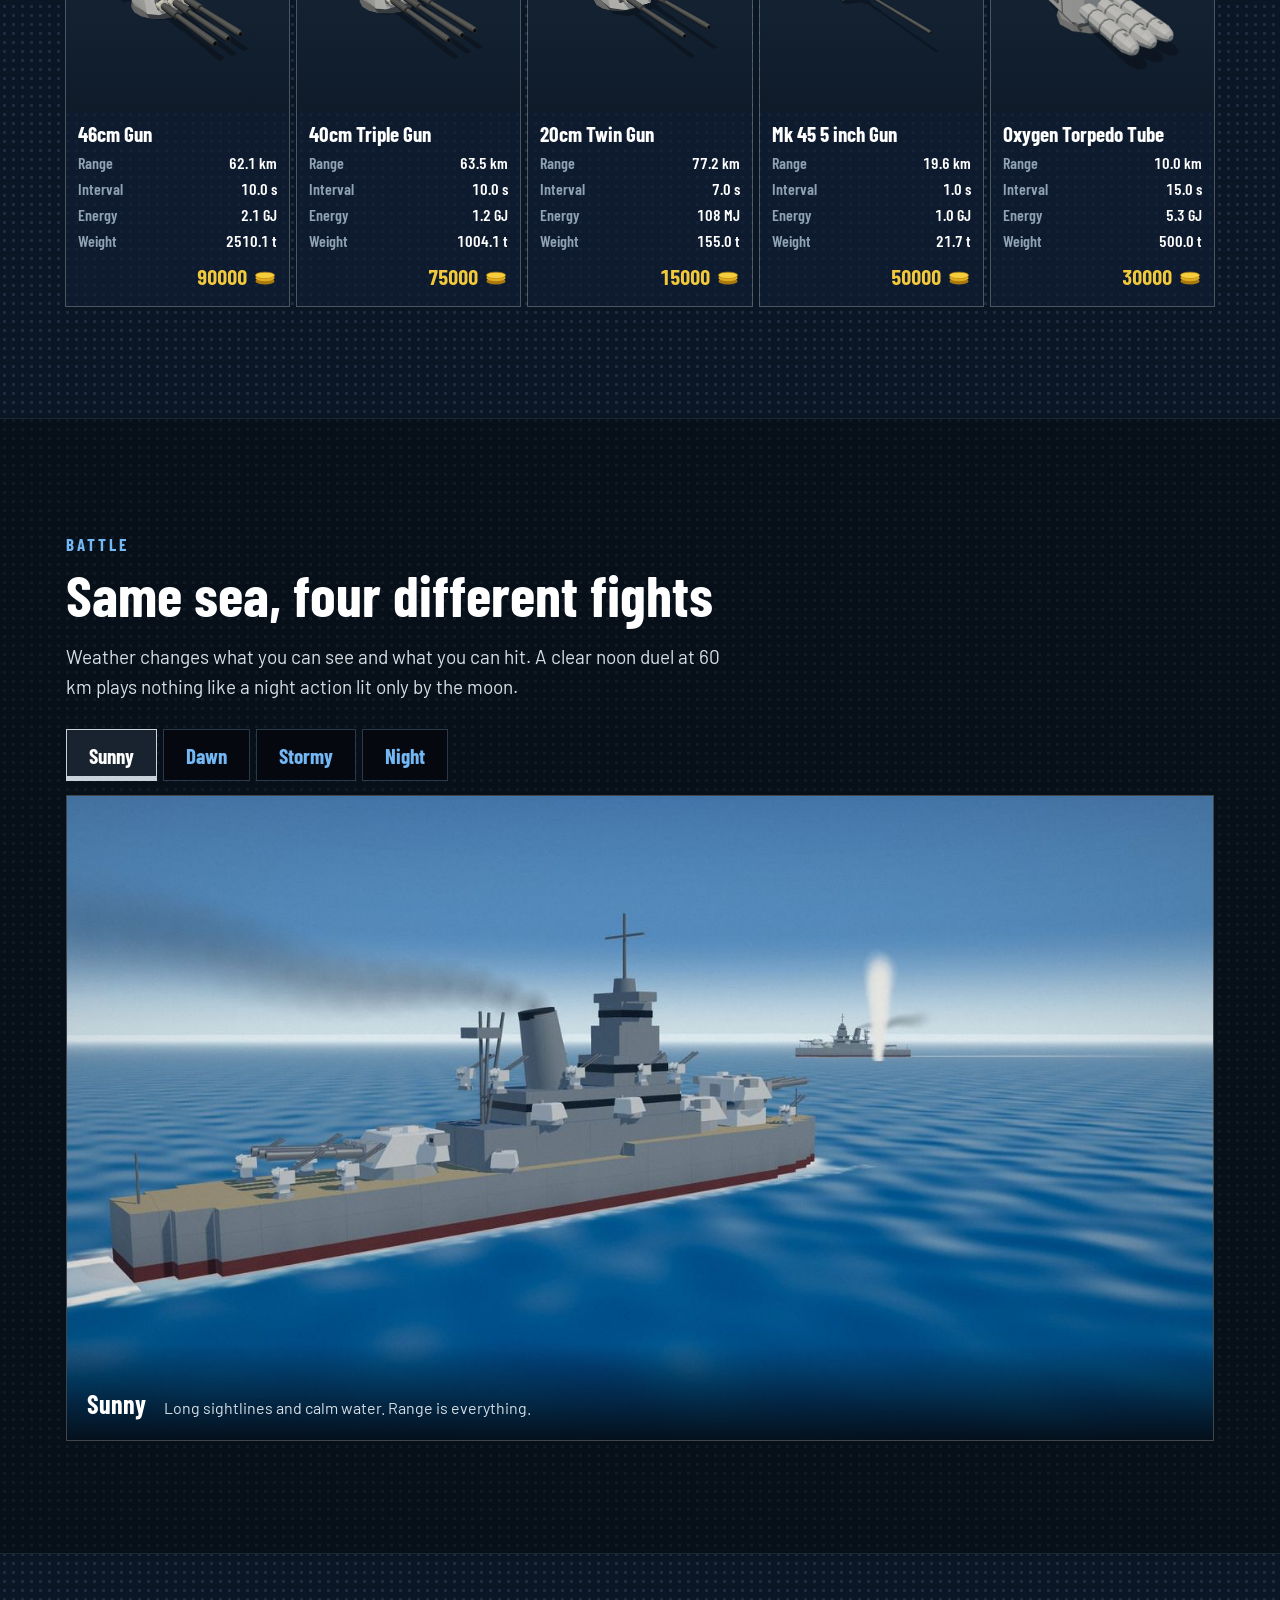
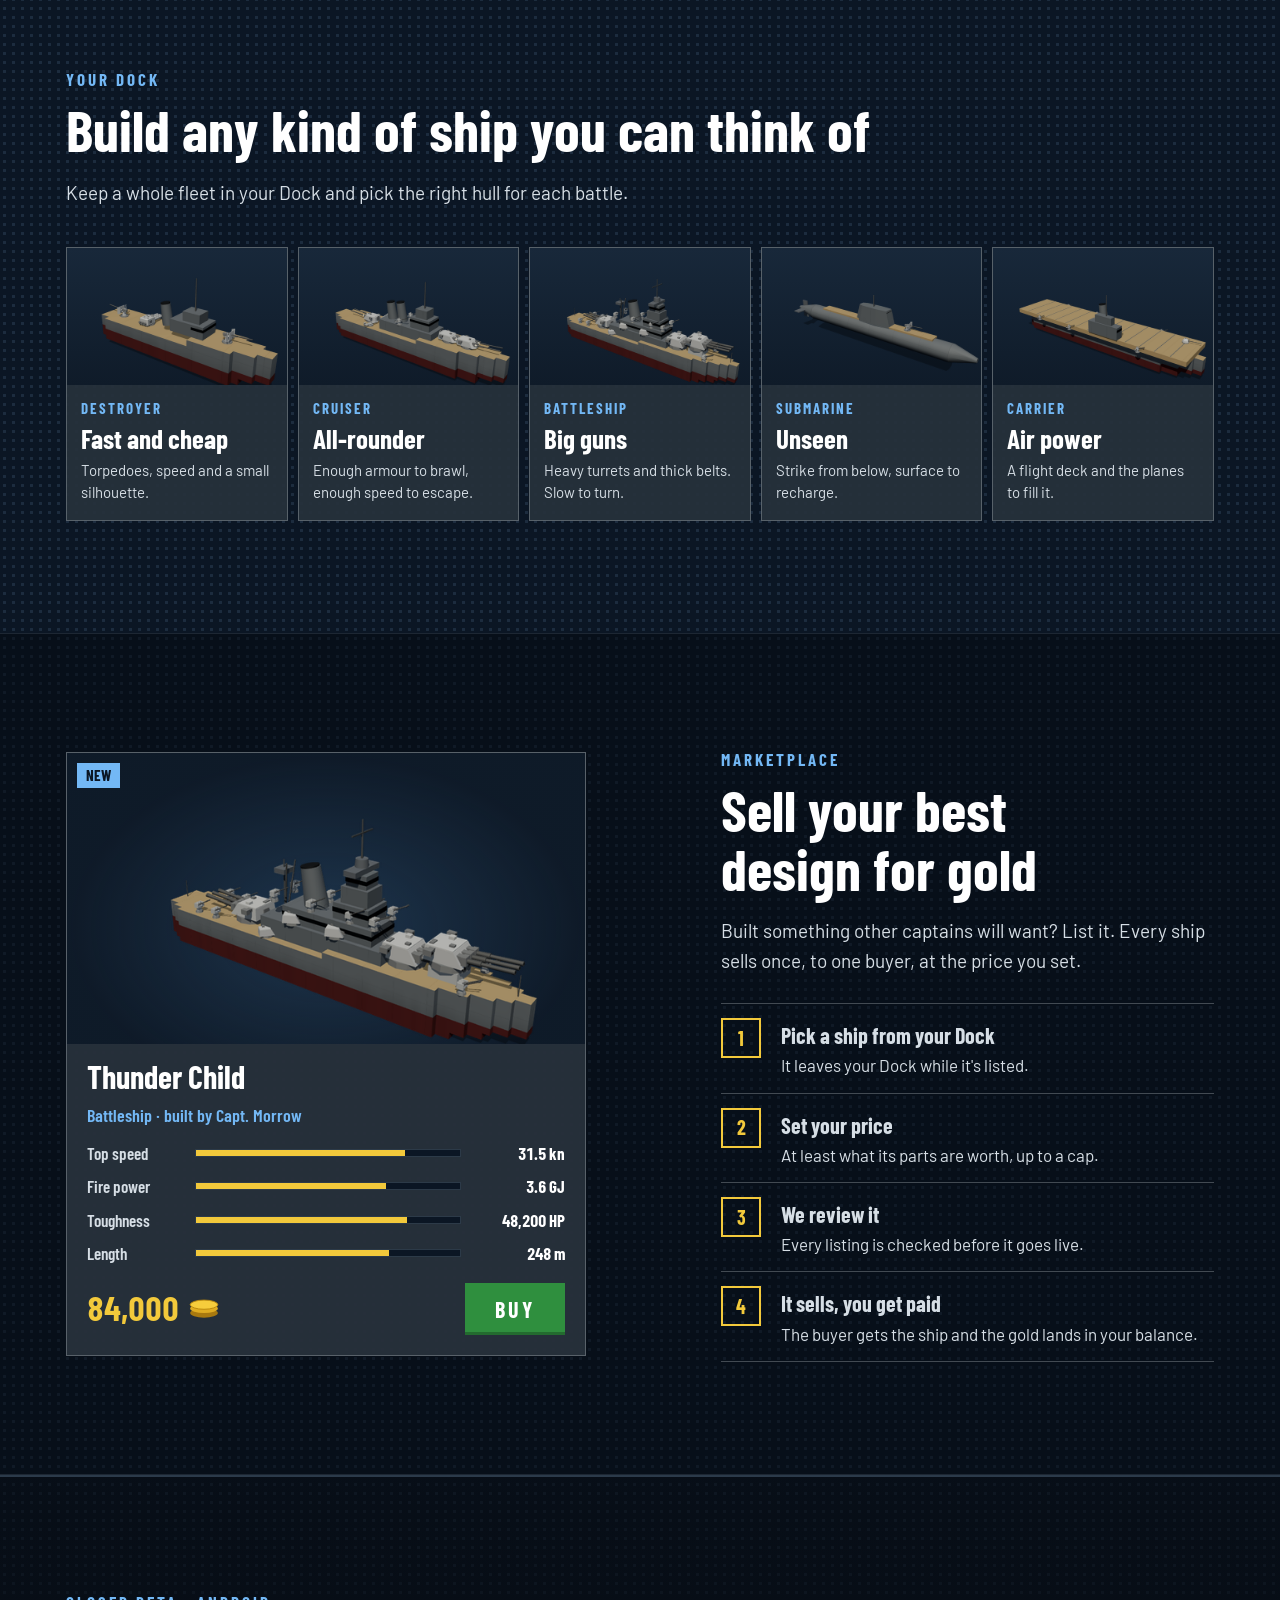
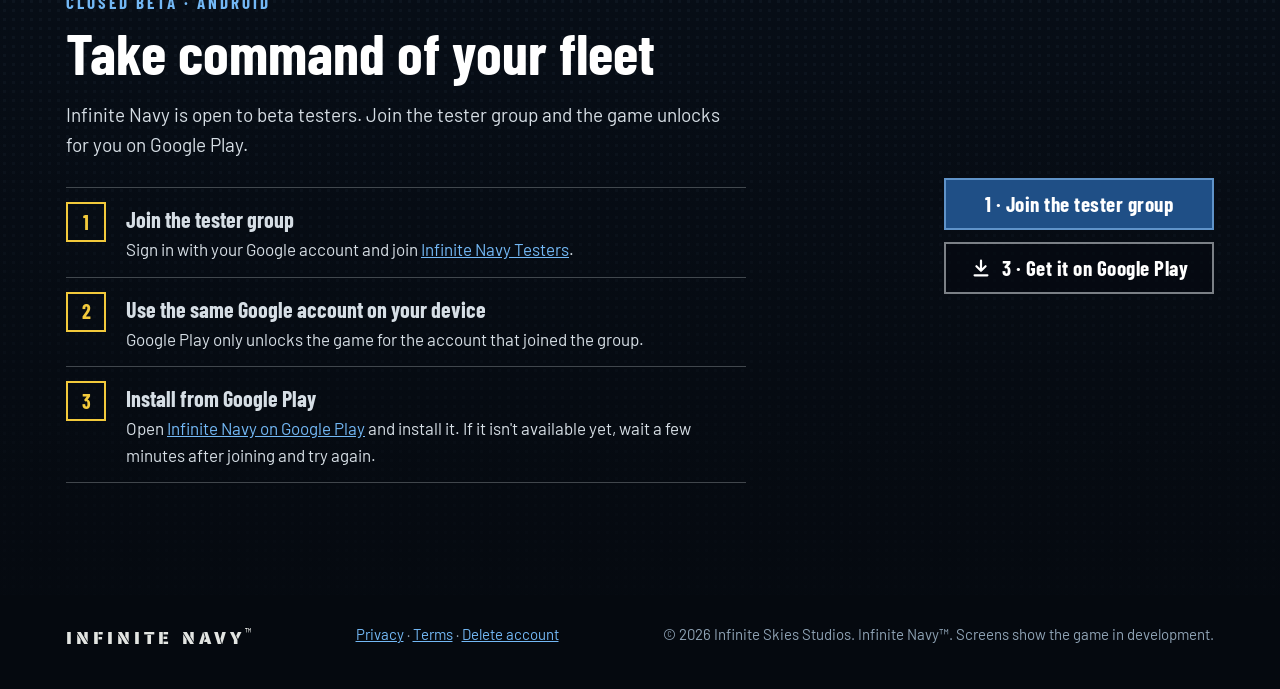
==== commit 55fcfb6d: "Open the closed beta: sign-up steps for the tester group Replace the placeholder Google Play buttons" ====
--- a/index.html
+++ b/index.html
@@ -4,7 +4,7 @@
 <meta charset="utf-8">
 <meta name="viewport" content="width=device-width,initial-scale=1,viewport-fit=cover">
 <title>Infinite Navy</title>
-<meta name="description" content="Infinite Navy: build warships block by block, sail them into battle in four kinds of weather, and trade your best designs with other captains. Coming to Android.">
+<meta name="description" content="Infinite Navy: build warships block by block, sail them into battle in four kinds of weather, and trade your best designs with other captains. Now in closed beta on Android.">
 <link rel="canonical" href="https://infinitenavy.com/">
 <meta property="og:type" content="website">
 <meta property="og:url" content="https://infinitenavy.com/">
@@ -179,6 +179,9 @@
 /* Closing */
 .closing { border-top: 2px solid #2b3a4a; background: linear-gradient(180deg, rgba(5, 9, 15, 0.6), rgba(5, 9, 15, 0.95)); text-align: left; }
 .closing .wrap { display: flex; flex-wrap: wrap; align-items: center; justify-content: space-between; gap: 24px; }
+.closing .wrap > div:first-child { flex: 1 1 520px; max-width: 680px; }
+.closing .ctas { display: flex; flex-direction: column; gap: 12px; }
+.closing ol.steps a { color: var(--cyan); }
 footer { background: var(--deep); padding-block: 28px 36px; font-size: 15px; color: var(--ink-3); }
 footer .wrap { display: flex; flex-wrap: wrap; justify-content: space-between; gap: 12px 28px; }
 footer .logo { font-size: 18px; }
@@ -197,7 +200,7 @@
         <li><a href="#market">Marketplace</a></li>
       </ul>
     </nav>
-    <a class="btn small" href="https://play.google.com/store/apps" target="_blank" rel="noopener"><svg aria-hidden="true" viewBox="0 0 24 24" style="width: 20px; height: 20px" fill="none" stroke="currentColor" stroke-width="2.4" stroke-linecap="round" stroke-linejoin="round"><path d="M12 4v11M7 10l5 5 5-5M5 20h14"></path></svg>Get it on Google Play</a>
+    <a class="btn small" href="#play">Join the beta</a>
   </div>
 </header>
 
@@ -209,10 +212,10 @@
       <p class="motto">BUILD · SAIL · FIGHT</p>
       <p class="pitch">Design a warship block by block, fit it with real-world guns, and take it to sea against enemy fleets.</p>
       <div class="ctas">
-        <a class="btn" href="https://play.google.com/store/apps" target="_blank" rel="noopener"><svg aria-hidden="true" viewBox="0 0 24 24" style="width: 22px; height: 22px" fill="none" stroke="currentColor" stroke-width="2.4" stroke-linecap="round" stroke-linejoin="round"><path d="M12 4v11M7 10l5 5 5-5M5 20h14"></path></svg>Get it on Google Play</a>
+        <a class="btn" href="#play">Join the beta</a>
         <a class="btn ghost" href="#build">See the shipyard</a>
       </div>
-      <p class="note">For Android phones and tablets · plays fully offline</p>
+      <p class="note">Closed beta now open · Android phones and tablets · plays fully offline</p>
     </div>
   </section>
 
@@ -353,11 +356,19 @@
   <section class="band closing" id="play" aria-labelledby="play-title">
     <div class="wrap">
       <div>
-        <span class="eyebrow">Android</span>
+        <span class="eyebrow">Closed beta · Android</span>
         <h2 id="play-title">Take command of your fleet</h2>
-        <p class="lede">Download Infinite Navy for your Android phone or tablet.</p>
-      </div>
-      <a class="btn" href="https://play.google.com/store/apps" target="_blank" rel="noopener"><svg aria-hidden="true" viewBox="0 0 24 24" style="width: 22px; height: 22px" fill="none" stroke="currentColor" stroke-width="2.4" stroke-linecap="round" stroke-linejoin="round"><path d="M12 4v11M7 10l5 5 5-5M5 20h14"></path></svg>Get it on Google Play</a>
+        <p class="lede">Infinite Navy is open to beta testers. Join the tester group and the game unlocks for you on Google Play.</p>
+        <ol class="steps">
+          <li><span><b>Join the tester group</b>Sign in with your Google account and join <a href="https://groups.google.com/g/infinite-navy-testers" target="_blank" rel="noopener">Infinite Navy Testers</a>.</span></li>
+          <li><span><b>Use the same Google account on your device</b>Google Play only unlocks the game for the account that joined the group.</span></li>
+          <li><span><b>Install from Google Play</b>Open <a href="https://play.google.com/store/apps/details?id=com.infinitenavy.game" target="_blank" rel="noopener">Infinite Navy on Google Play</a> and install it. If it isn't available yet, wait a few minutes after joining and try again.</span></li>
+        </ol>
+      </div>
+      <div class="ctas">
+        <a class="btn" href="https://groups.google.com/g/infinite-navy-testers" target="_blank" rel="noopener">1 · Join the tester group</a>
+        <a class="btn ghost" href="https://play.google.com/store/apps/details?id=com.infinitenavy.game" target="_blank" rel="noopener"><svg aria-hidden="true" viewBox="0 0 24 24" style="width: 22px; height: 22px" fill="none" stroke="currentColor" stroke-width="2.4" stroke-linecap="round" stroke-linejoin="round"><path d="M12 4v11M7 10l5 5 5-5M5 20h14"></path></svg>3 · Get it on Google Play</a>
+      </div>
     </div>
   </section>
 </main>
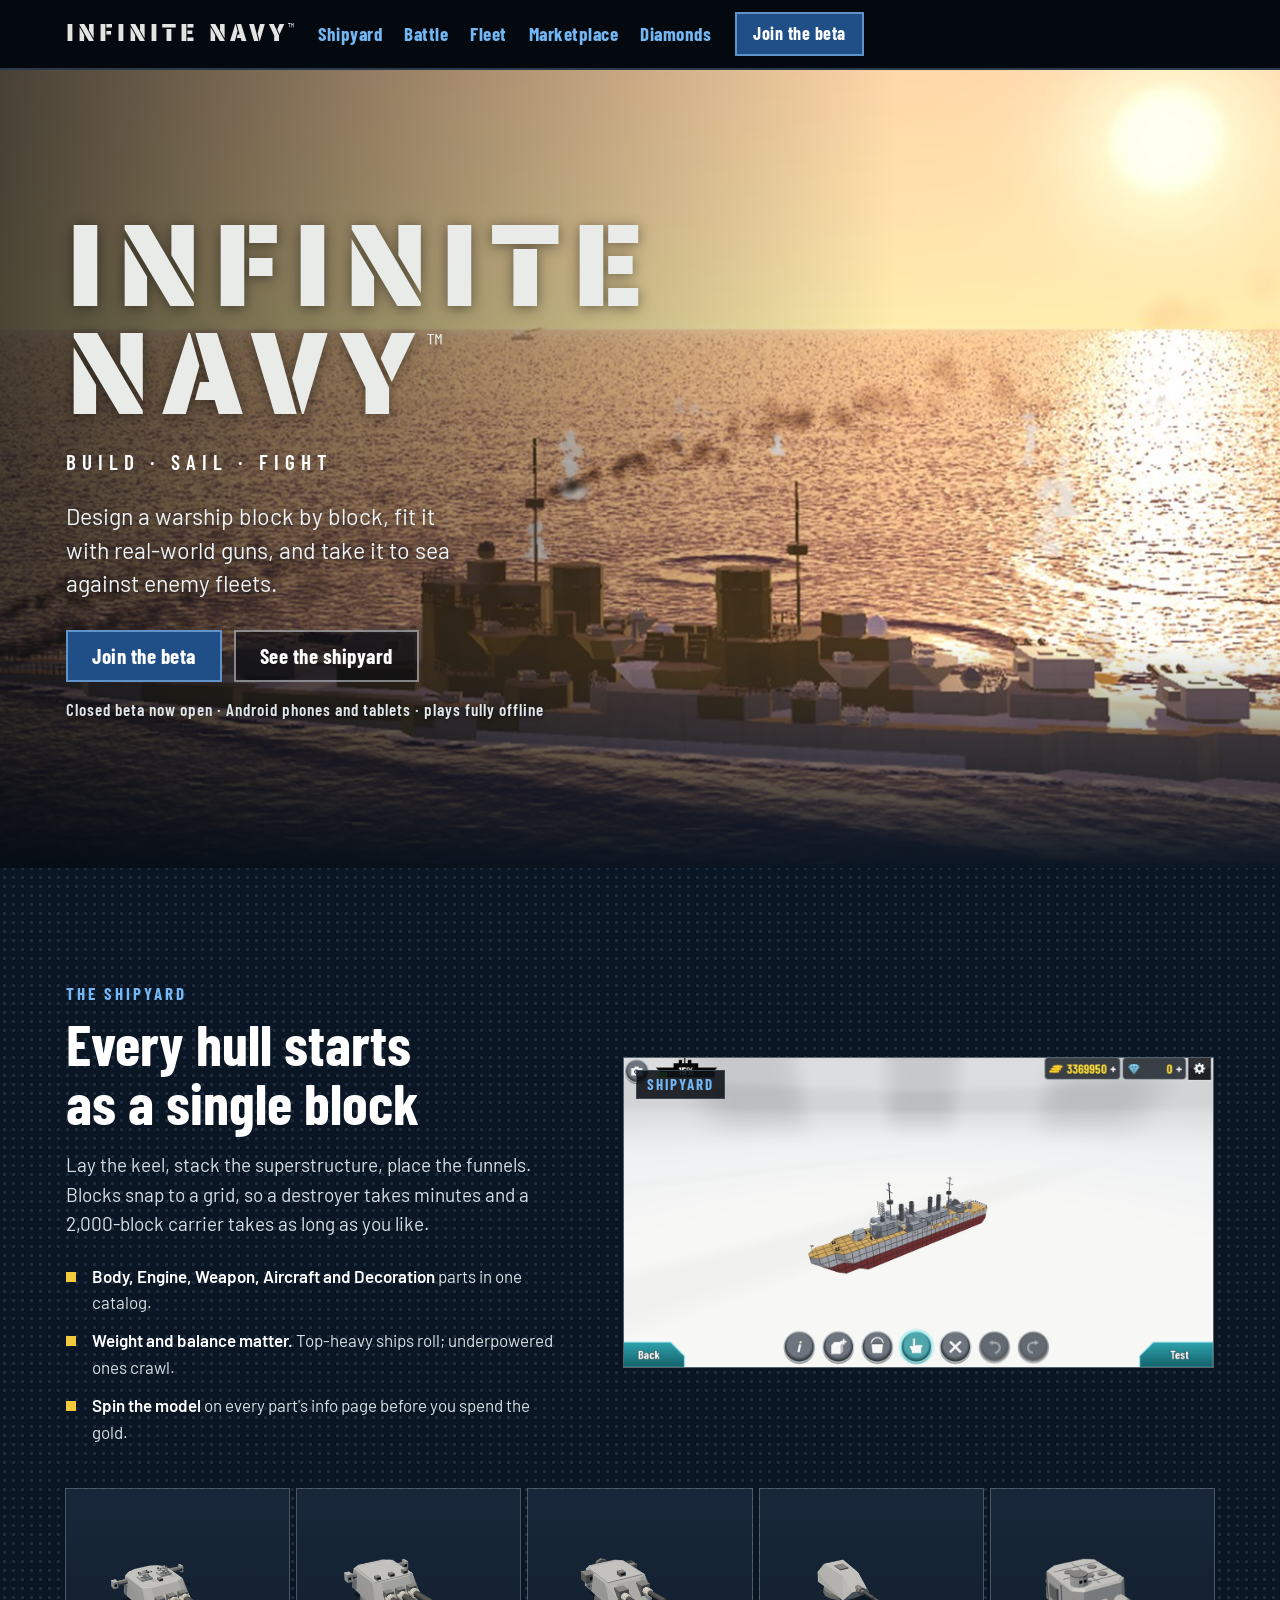
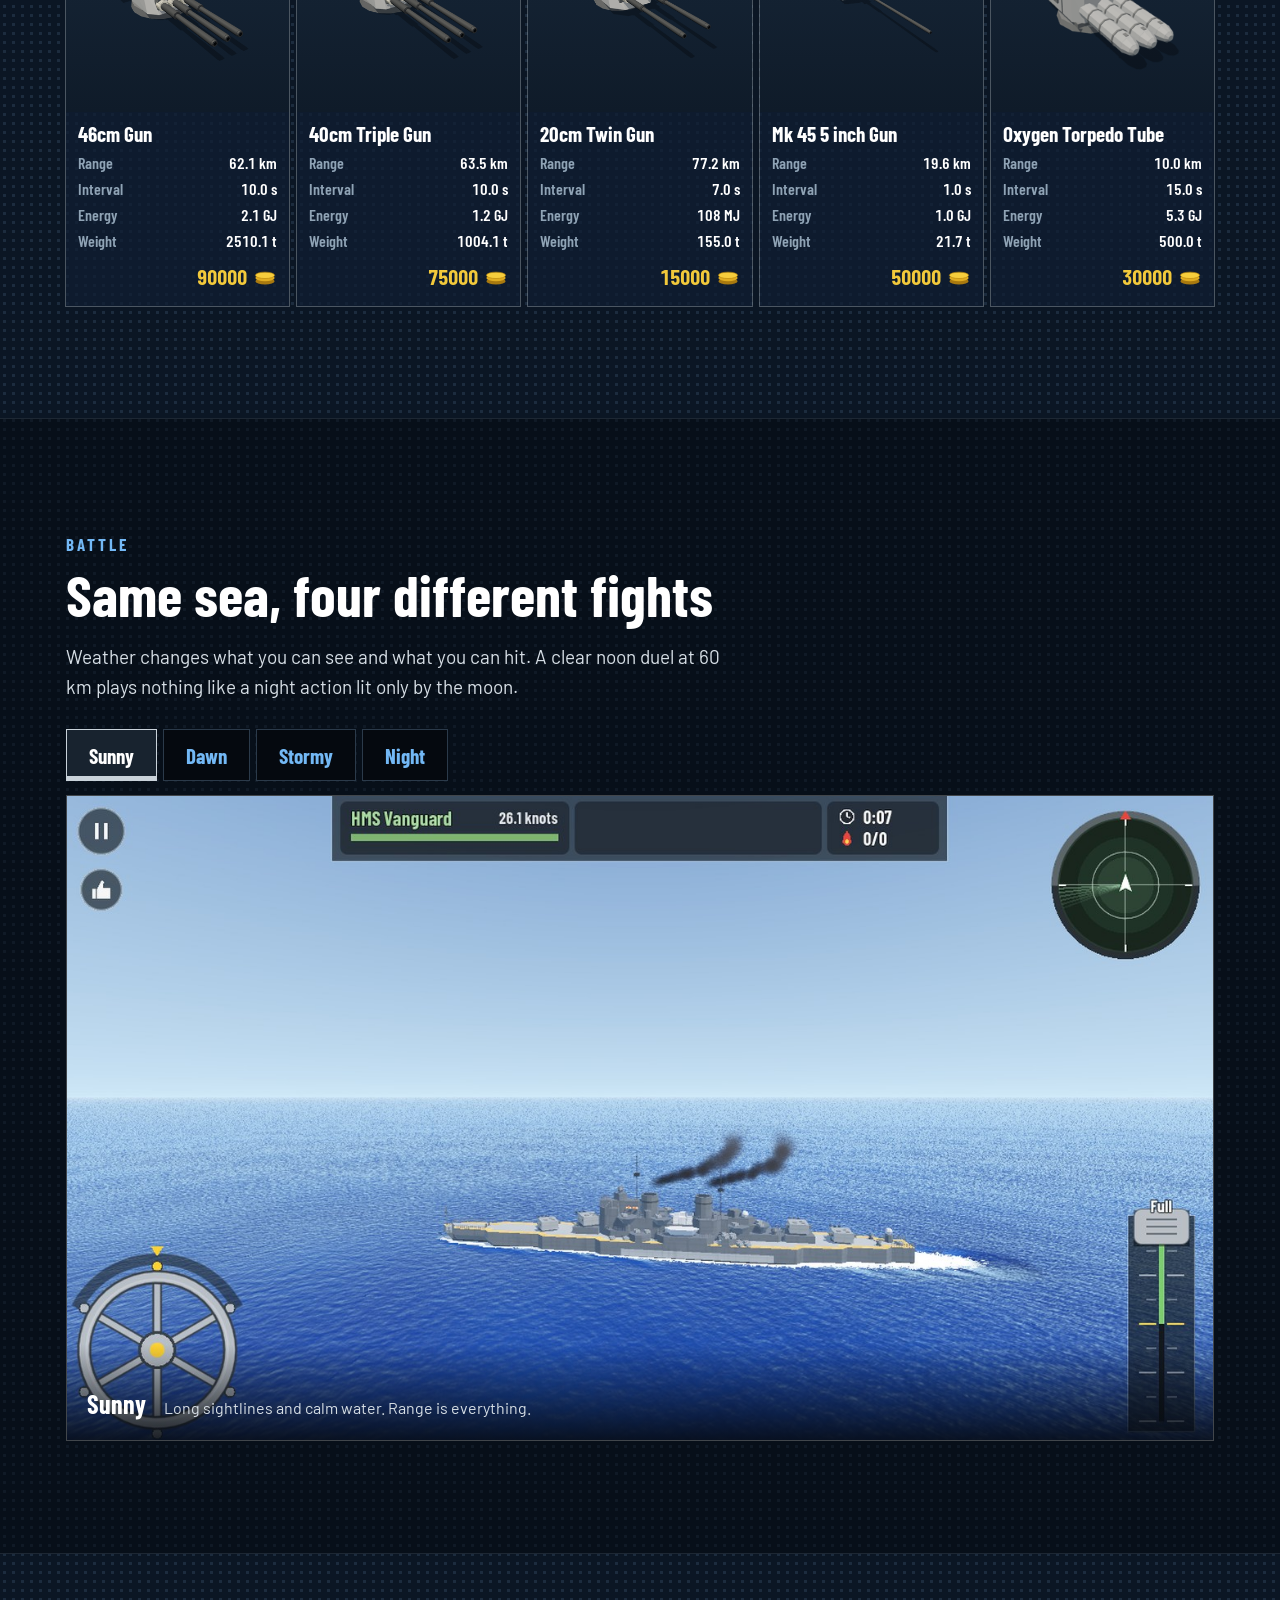
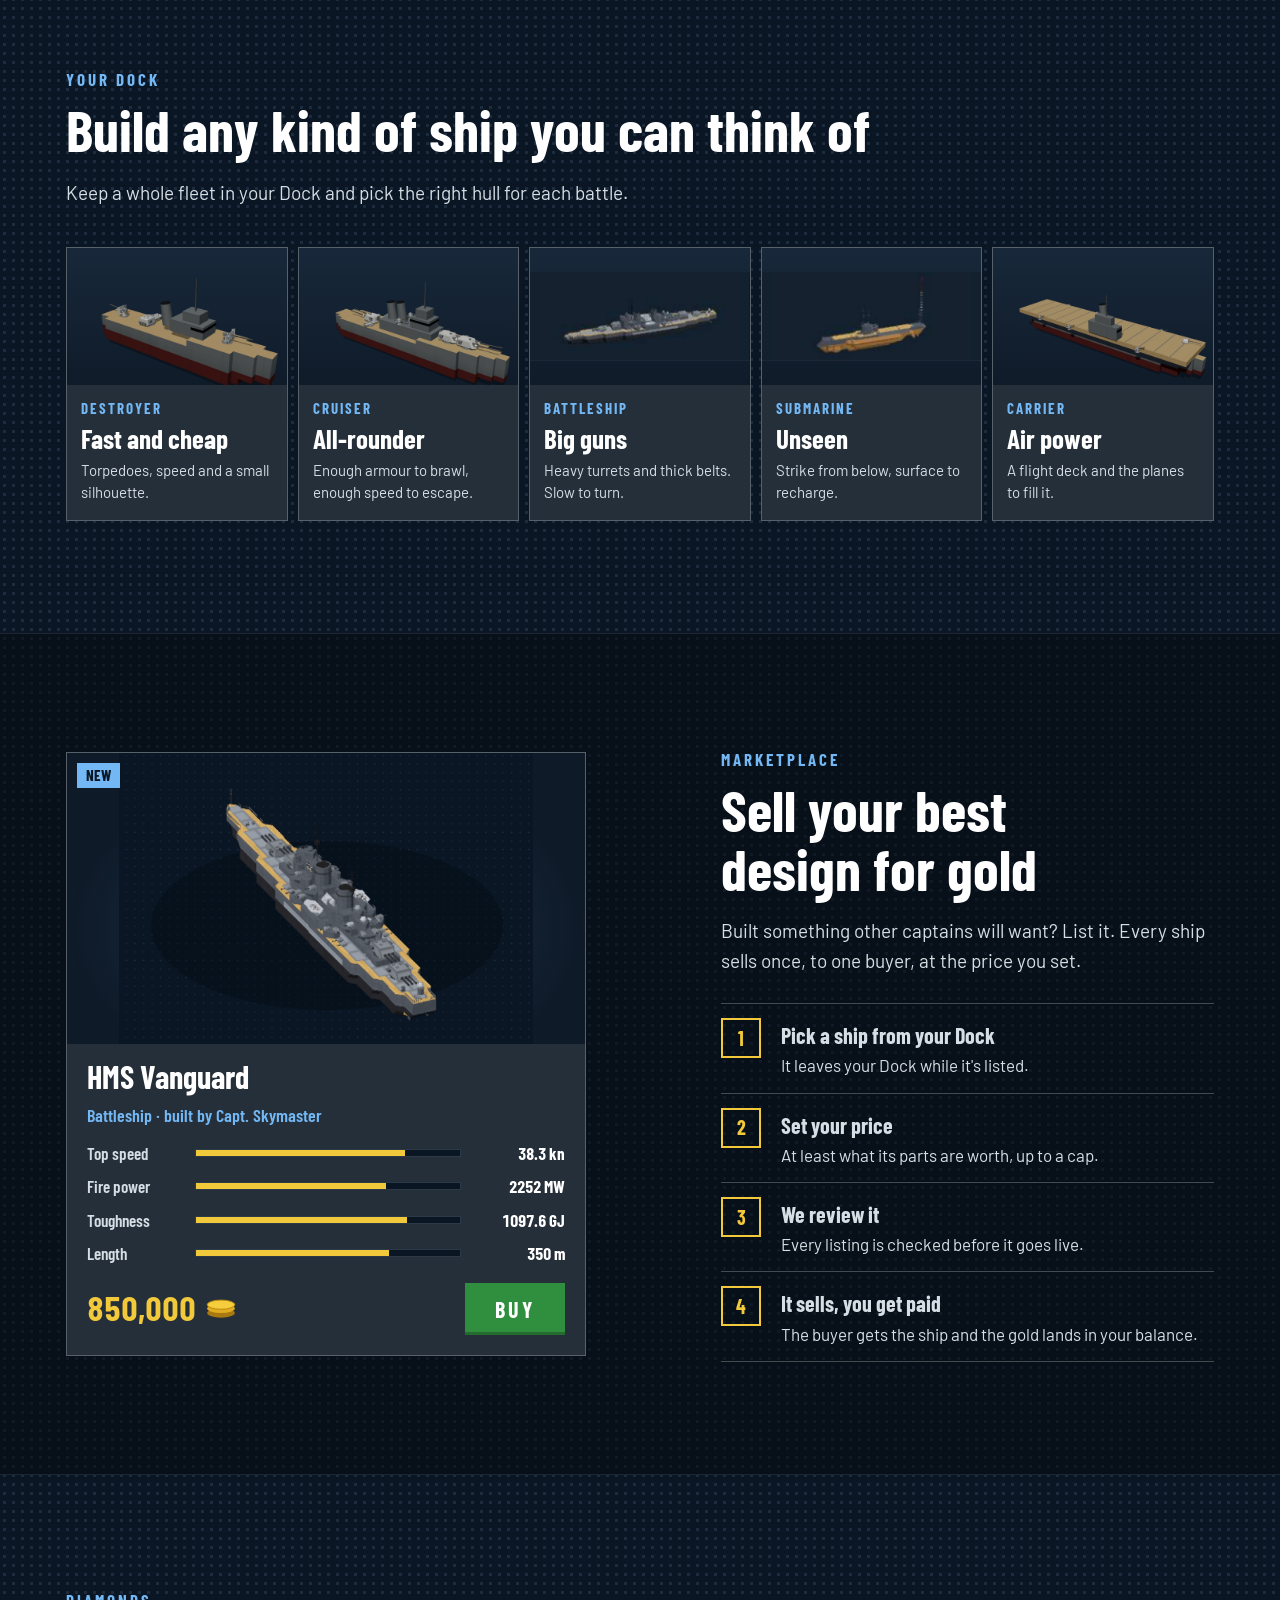
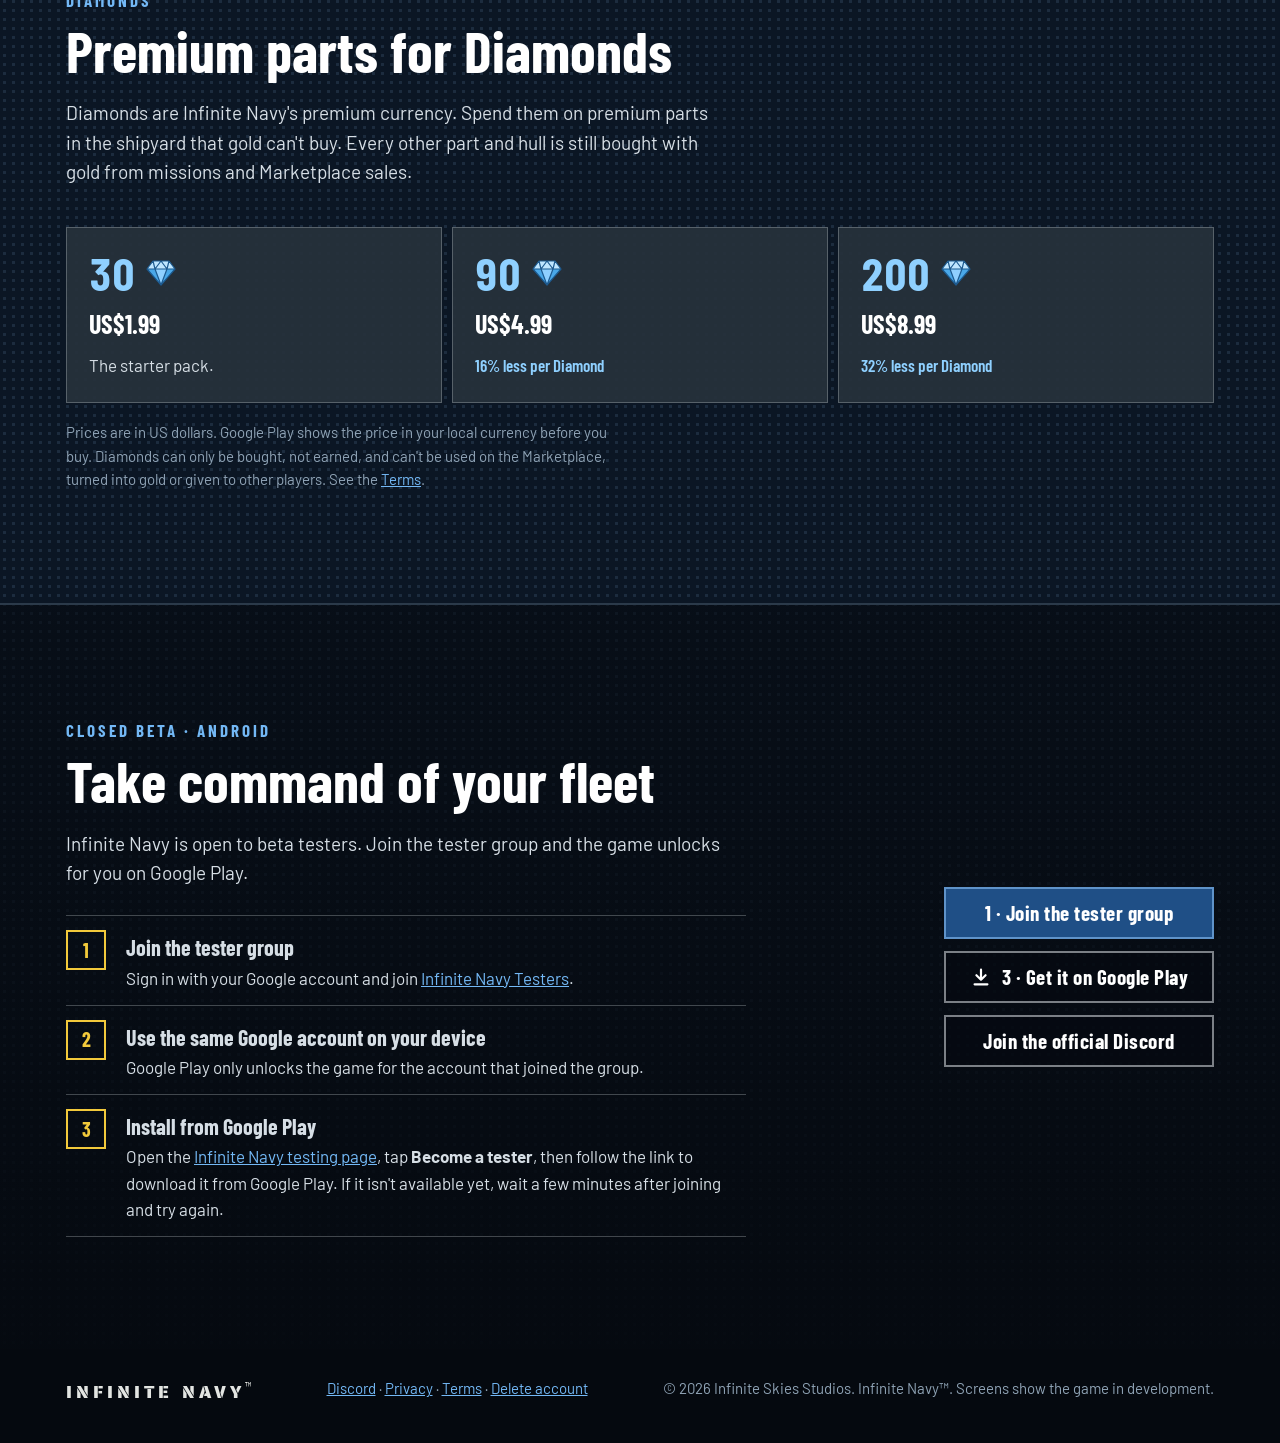
==== commit d350cb8c: "Add Diamonds, Discord links and new game screenshots Add the Diamonds section and Diamond wording in" ====
--- a/index.html
+++ b/index.html
@@ -10,7 +10,7 @@
 <meta property="og:url" content="https://infinitenavy.com/">
 <meta property="og:title" content="Infinite Navy">
 <meta property="og:description" content="Build warships block by block, sail them into battle, and trade your best designs with other captains.">
-<meta property="og:image" content="https://infinitenavy.com/img/hero.jpg">
+<meta property="og:image" content="https://infinitenavy.com/img/hero-sunset.jpg">
 <meta name="twitter:card" content="summary_large_image">
 <meta name="theme-color" content="#05090f">
 <style>body{margin:0;padding:0}[hidden]{display:none!important}</style>
@@ -30,6 +30,7 @@
   --ink-3: #8fa3b5;
   --cyan: #73b8f5;
   --gold: #f2c93b;
+  --diamond: #8fd0ff;
   --navy: #1f4f86;
   --navy-edge: #5f93c9;
   --green: #2f8f3e;
@@ -176,6 +177,13 @@
 .fact .num { font-family: var(--f-head); font-weight: 700; font-size: 46px; line-height: 1; color: var(--gold); font-variant-numeric: tabular-nums; }
 .fact p { margin: 0; color: var(--ink-2); }
 
+/* Diamonds */
+.gem { width: 32px; height: 28px; flex-shrink: 0; }
+.pack .num { display: flex; align-items: center; gap: 10px; color: var(--diamond); }
+.pack .cost { font-family: var(--f-head); font-weight: 700; font-size: 26px; }
+.pack .save { font-family: var(--f-head); font-weight: 600; font-size: 17px; color: var(--diamond); }
+.fine { margin: 18px 0 0; max-width: 70ch; font-size: 15px; color: var(--ink-3); }
+
 /* Closing */
 .closing { border-top: 2px solid #2b3a4a; background: linear-gradient(180deg, rgba(5, 9, 15, 0.6), rgba(5, 9, 15, 0.95)); text-align: left; }
 .closing .wrap { display: flex; flex-wrap: wrap; align-items: center; justify-content: space-between; gap: 24px; }
@@ -198,6 +206,7 @@
         <li><a href="#fight">Battle</a></li>
         <li><a href="#fleet">Fleet</a></li>
         <li><a href="#market">Marketplace</a></li>
+        <li><a href="#diamonds">Diamonds</a></li>
       </ul>
     </nav>
     <a class="btn small" href="#play">Join the beta</a>
@@ -206,7 +215,7 @@
 
 <main id="top">
   <section class="hero" aria-labelledby="hero-title">
-    <img class="bg" src="img/hero.jpg" alt="A grey block-built battleship cutting through a bright blue sea, guns trained forward, funnel smoke drifting aft" fetchpriority="high">
+    <img class="bg" src="img/hero-sunset.jpg" alt="A block-built battleship under fire on a golden sunset sea, shell splashes rising around it as it closes on an enemy heavy cruiser on the horizon" fetchpriority="high">
     <div class="wrap">
       <h1 id="hero-title">INFINITE<br>NAVY<sup>™</sup></h1>
       <p class="motto">BUILD · SAIL · FIGHT</p>
@@ -234,7 +243,7 @@
         </div>
         <div class="media plate">
           <span class="tag">SHIPYARD</span>
-          <img src="img/yard.jpg" width="1400" height="788" alt="A battleship under construction in the shipyard, every block outlined on a light grid floor" loading="lazy">
+          <img src="img/yard.jpg" width="1400" height="733" alt="The shipyard screen: a block-built ship on a light grid with build tools along the bottom" loading="lazy">
         </div>
       </div>
 
@@ -295,7 +304,7 @@
         <button role="tab" id="tab-night" aria-selected="false" aria-controls="wx-panel" data-wx="night" tabindex="-1">Night</button>
       </div>
       <div class="wx-stage" id="wx-panel" role="tabpanel" aria-labelledby="tab-sunny">
-        <img id="wx-img" src="img/sunny.jpg" width="1400" height="788" alt="Battleship at sea under a clear blue sky, an enemy ship and a shell splash on the horizon" loading="lazy">
+        <img id="wx-img" src="img/sunny.jpg" width="1400" height="788" alt="In-game view of a battleship at sea under a clear blue sky, with the wheel, throttle and radar on screen" loading="lazy">
         <div class="wx-cap"><strong id="wx-name">Sunny</strong><span id="wx-desc">Long sightlines and calm water. Range is everything.</span></div>
       </div>
     </div>
@@ -321,18 +330,18 @@
       <div class="split flip">
         <div class="media">
           <article class="listing" aria-label="Example marketplace listing">
-            <div class="pic"><img src="img/ship-bb.png" alt="Battleship Thunder Child" loading="lazy"><span class="new">NEW</span></div>
+            <div class="pic"><img src="img/ship-vanguard-3d.png" alt="HMS Vanguard, a block-built battleship, in the 3D viewer" loading="lazy"><span class="new">NEW</span></div>
             <div class="body">
-              <span class="title">Thunder Child</span>
-              <span class="by">Battleship · built by Capt. Morrow</span>
+              <span class="title">HMS Vanguard</span>
+              <span class="by">Battleship · built by Capt. Skymaster</span>
               <div class="bars">
-                <div class="bar-row"><span>Top speed</span><span class="track"><i style="width: 79%"></i></span><span>31.5 kn</span></div>
-                <div class="bar-row"><span>Fire power</span><span class="track"><i style="width: 72%"></i></span><span>3.6 GJ</span></div>
-                <div class="bar-row"><span>Toughness</span><span class="track"><i style="width: 80%"></i></span><span>48,200 HP</span></div>
-                <div class="bar-row"><span>Length</span><span class="track"><i style="width: 73%"></i></span><span>248 m</span></div>
+                <div class="bar-row"><span>Top speed</span><span class="track"><i style="width: 79%"></i></span><span>38.3 kn</span></div>
+                <div class="bar-row"><span>Fire power</span><span class="track"><i style="width: 72%"></i></span><span>2252 MW</span></div>
+                <div class="bar-row"><span>Toughness</span><span class="track"><i style="width: 80%"></i></span><span>1097.6 GJ</span></div>
+                <div class="bar-row"><span>Length</span><span class="track"><i style="width: 73%"></i></span><span>350 m</span></div>
               </div>
               <div class="buyrow">
-                <span class="amt">84,000<svg class="coin" style="width: 34px; height: 23px" viewBox="0 0 44 30" aria-hidden="true"><ellipse cx="22" cy="21" rx="18" ry="6" fill="#a8790f"/><ellipse cx="22" cy="15" rx="18" ry="6" fill="#e0ad22"/><ellipse cx="22" cy="10" rx="18" ry="6" fill="#f6cd3c" stroke="#b8860b" stroke-width="1.2"/></svg></span>
+                <span class="amt">850,000<svg class="coin" style="width: 34px; height: 23px" viewBox="0 0 44 30" aria-hidden="true"><ellipse cx="22" cy="21" rx="18" ry="6" fill="#a8790f"/><ellipse cx="22" cy="15" rx="18" ry="6" fill="#e0ad22"/><ellipse cx="22" cy="10" rx="18" ry="6" fill="#f6cd3c" stroke="#b8860b" stroke-width="1.2"/></svg></span>
                 <span class="buy" aria-hidden="true">BUY</span>
               </div>
             </div>
@@ -353,6 +362,32 @@
     </div>
   </section>
 
+  <section class="band" id="diamonds" aria-labelledby="diamonds-title">
+    <div class="wrap">
+      <span class="eyebrow">Diamonds</span>
+      <h2 id="diamonds-title">Premium parts for Diamonds</h2>
+      <p class="lede">Diamonds are Infinite Navy's premium currency. Spend them on premium parts in the shipyard that gold can't buy. Every other part and hull is still bought with gold from missions and Marketplace sales.</p>
+      <div class="facts" role="list" aria-label="Diamond packs">
+        <div class="fact pack" role="listitem">
+          <span class="num">30<svg class="gem" viewBox="0 0 32 28" aria-hidden="true"><path d="M8 2h16l6 8-14 16L2 10z" fill="#4aa8e8"/><path d="M2 10h28L24 2H8z" fill="#bfe6ff"/><path d="M10 10l6 16 6-16z" fill="#8fd0ff"/><path d="M8 2h16l6 8-14 16L2 10zM2 10h28M8 2l2 8 6-8 6 8 2-8M10 10l6 16 6-16" fill="none" stroke="#1d5a8f" stroke-width="1.2" stroke-linejoin="round"/></svg></span>
+          <span class="cost">US$1.99</span>
+          <p>The starter pack.</p>
+        </div>
+        <div class="fact pack" role="listitem">
+          <span class="num">90<svg class="gem" viewBox="0 0 32 28" aria-hidden="true"><path d="M8 2h16l6 8-14 16L2 10z" fill="#4aa8e8"/><path d="M2 10h28L24 2H8z" fill="#bfe6ff"/><path d="M10 10l6 16 6-16z" fill="#8fd0ff"/><path d="M8 2h16l6 8-14 16L2 10zM2 10h28M8 2l2 8 6-8 6 8 2-8M10 10l6 16 6-16" fill="none" stroke="#1d5a8f" stroke-width="1.2" stroke-linejoin="round"/></svg></span>
+          <span class="cost">US$4.99</span>
+          <span class="save">16% less per Diamond</span>
+        </div>
+        <div class="fact pack" role="listitem">
+          <span class="num">200<svg class="gem" viewBox="0 0 32 28" aria-hidden="true"><path d="M8 2h16l6 8-14 16L2 10z" fill="#4aa8e8"/><path d="M2 10h28L24 2H8z" fill="#bfe6ff"/><path d="M10 10l6 16 6-16z" fill="#8fd0ff"/><path d="M8 2h16l6 8-14 16L2 10zM2 10h28M8 2l2 8 6-8 6 8 2-8M10 10l6 16 6-16" fill="none" stroke="#1d5a8f" stroke-width="1.2" stroke-linejoin="round"/></svg></span>
+          <span class="cost">US$8.99</span>
+          <span class="save">32% less per Diamond</span>
+        </div>
+      </div>
+      <p class="fine">Prices are in US dollars. Google Play shows the price in your local currency before you buy. Diamonds can only be bought, not earned, and can't be used on the Marketplace, turned into gold or given to other players. See the <a href="terms.html">Terms</a>.</p>
+    </div>
+  </section>
+
   <section class="band closing" id="play" aria-labelledby="play-title">
     <div class="wrap">
       <div>
@@ -362,12 +397,13 @@
         <ol class="steps">
           <li><span><b>Join the tester group</b>Sign in with your Google account and join <a href="https://groups.google.com/g/infinite-navy-testers" target="_blank" rel="noopener">Infinite Navy Testers</a>.</span></li>
           <li><span><b>Use the same Google account on your device</b>Google Play only unlocks the game for the account that joined the group.</span></li>
-          <li><span><b>Install from Google Play</b>Open <a href="https://play.google.com/store/apps/details?id=com.infinitenavy.game" target="_blank" rel="noopener">Infinite Navy on Google Play</a> and install it. If it isn't available yet, wait a few minutes after joining and try again.</span></li>
+          <li><span><b>Install from Google Play</b>Open the <a href="https://play.google.com/apps/testing/com.infinitenavy.game" target="_blank" rel="noopener">Infinite Navy testing page</a>, tap <strong>Become a tester</strong>, then follow the link to download it from Google Play. If it isn't available yet, wait a few minutes after joining and try again.</span></li>
         </ol>
       </div>
       <div class="ctas">
         <a class="btn" href="https://groups.google.com/g/infinite-navy-testers" target="_blank" rel="noopener">1 · Join the tester group</a>
-        <a class="btn ghost" href="https://play.google.com/store/apps/details?id=com.infinitenavy.game" target="_blank" rel="noopener"><svg aria-hidden="true" viewBox="0 0 24 24" style="width: 22px; height: 22px" fill="none" stroke="currentColor" stroke-width="2.4" stroke-linecap="round" stroke-linejoin="round"><path d="M12 4v11M7 10l5 5 5-5M5 20h14"></path></svg>3 · Get it on Google Play</a>
+        <a class="btn ghost" href="https://play.google.com/apps/testing/com.infinitenavy.game" target="_blank" rel="noopener"><svg aria-hidden="true" viewBox="0 0 24 24" style="width: 22px; height: 22px" fill="none" stroke="currentColor" stroke-width="2.4" stroke-linecap="round" stroke-linejoin="round"><path d="M12 4v11M7 10l5 5 5-5M5 20h14"></path></svg>3 · Get it on Google Play</a>
+        <a class="btn ghost" href="https://discord.gg/gtnr6q5zV5" target="_blank" rel="noopener">Join the official Discord</a>
       </div>
     </div>
   </section>
@@ -376,7 +412,7 @@
 <footer>
   <div class="wrap">
     <a class="logo" href="#top">INFINITE NAVY<sup>™</sup></a>
-    <span><a href="privacy.html">Privacy</a> · <a href="terms.html">Terms</a> · <a href="delete-account.html">Delete account</a></span>
+    <span><a href="https://discord.gg/gtnr6q5zV5" target="_blank" rel="noopener">Discord</a> · <a href="privacy.html">Privacy</a> · <a href="terms.html">Terms</a> · <a href="delete-account.html">Delete account</a></span>
     <span>© 2026 Infinite Skies Studios. Infinite Navy™. Screens show the game in development.</span>
   </div>
 </footer>
@@ -384,8 +420,8 @@
 <script>
 (function () {
   var data = {
-    sunny: { src: 'img/sunny.jpg', name: 'Sunny', desc: 'Long sightlines and calm water. Range is everything.', alt: 'Battleship at sea under a clear blue sky, an enemy ship and a shell splash on the horizon' },
-    dawn:  { src: 'img/dawn.jpg',  name: 'Dawn',  desc: 'Low sun in your eyes. Fight with it behind you.', alt: 'Battleship silhouetted against an orange and pink dawn sky, sunlight glittering on the water' },
+    sunny: { src: 'img/sunny.jpg', name: 'Sunny', desc: 'Long sightlines and calm water. Range is everything.', alt: 'In-game view of a battleship at sea under a clear blue sky, with the wheel, throttle and radar on screen' },
+    dawn:  { src: 'img/dawn.jpg',  name: 'Dawn',  desc: 'Low sun in your eyes. Fight with it behind you.', alt: 'In-game view of a battleship in low orange sunlight with an enemy cruiser targeted ahead' },
     storm: { src: 'img/storm.jpg', name: 'Stormy', desc: 'Rain and heavy seas cut visibility and throw off your aim.', alt: 'Battleship in driving rain on a dark grey sea' },
     night: { src: 'img/night.jpg', name: 'Night', desc: 'Moonlight and muzzle flashes. Close in before they see you.', alt: 'Battleship at night with lit bridge windows, a full moon reflecting on the water' }
   };
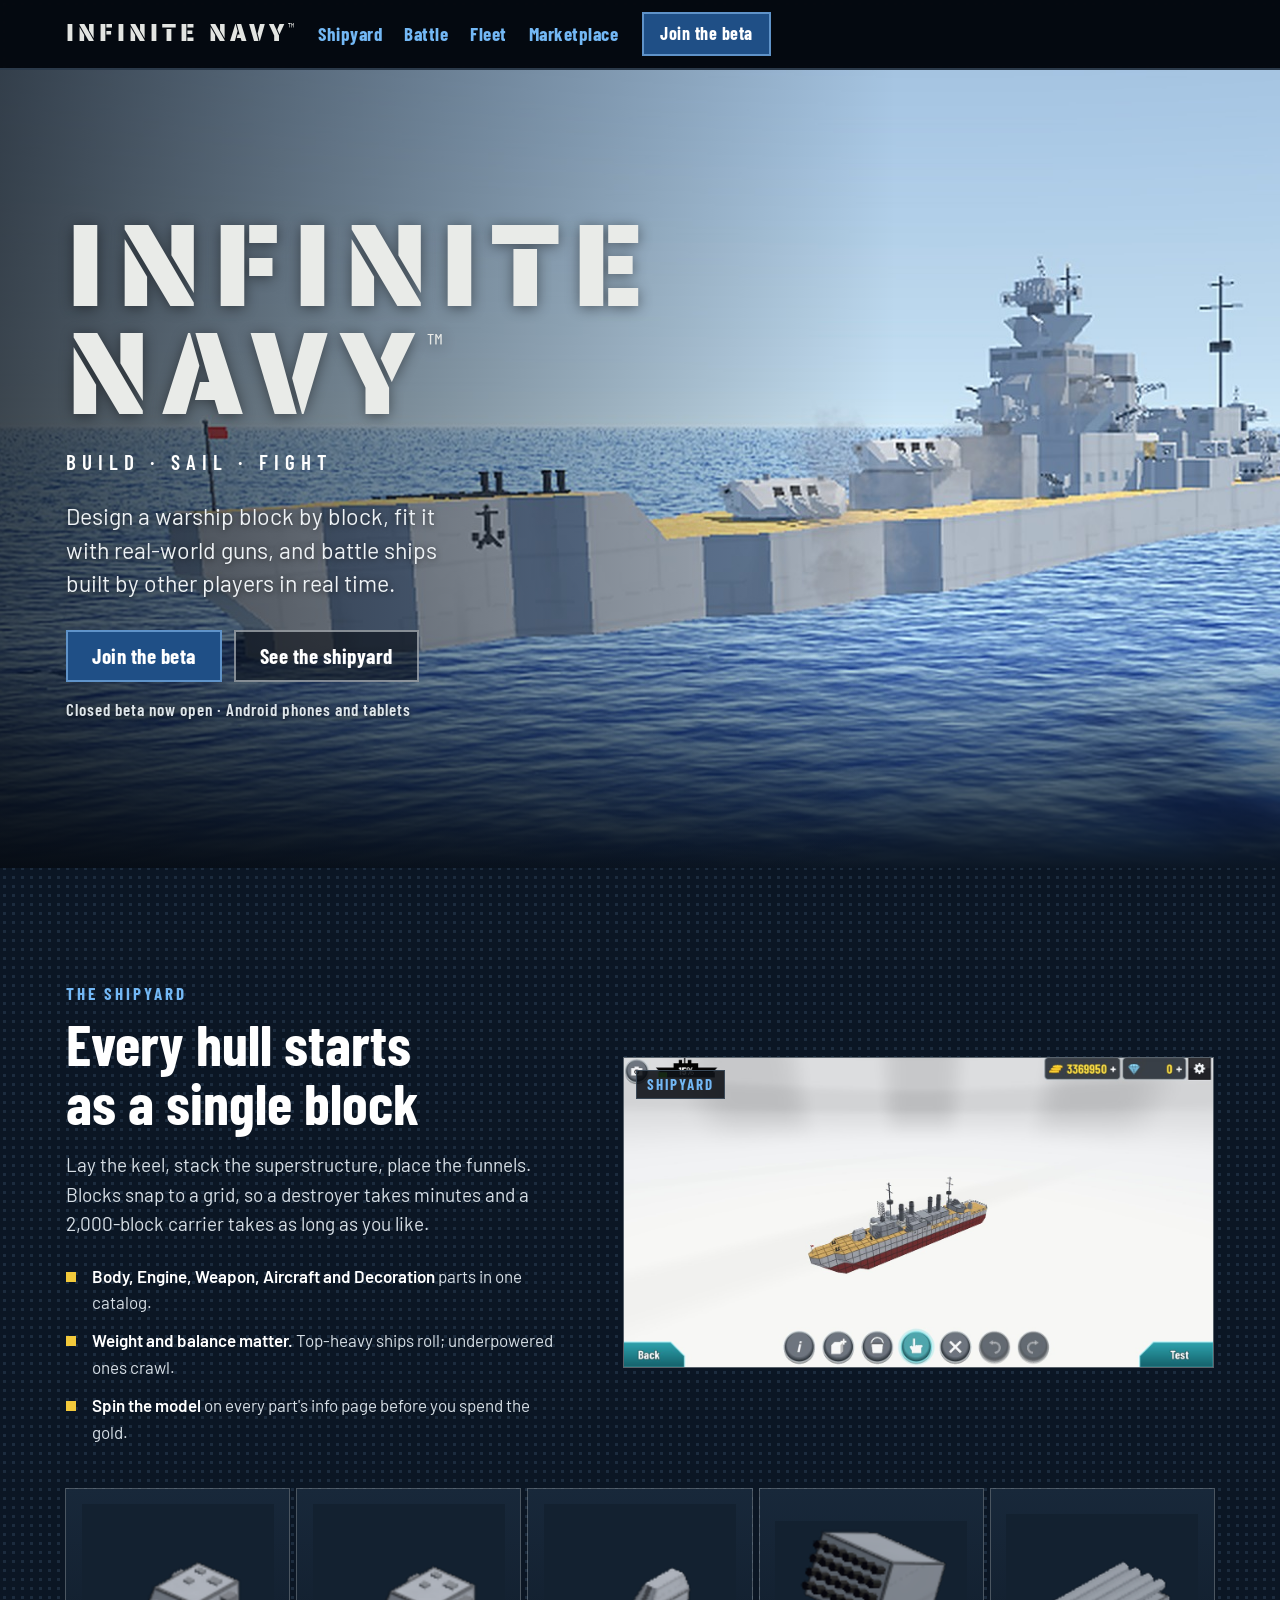
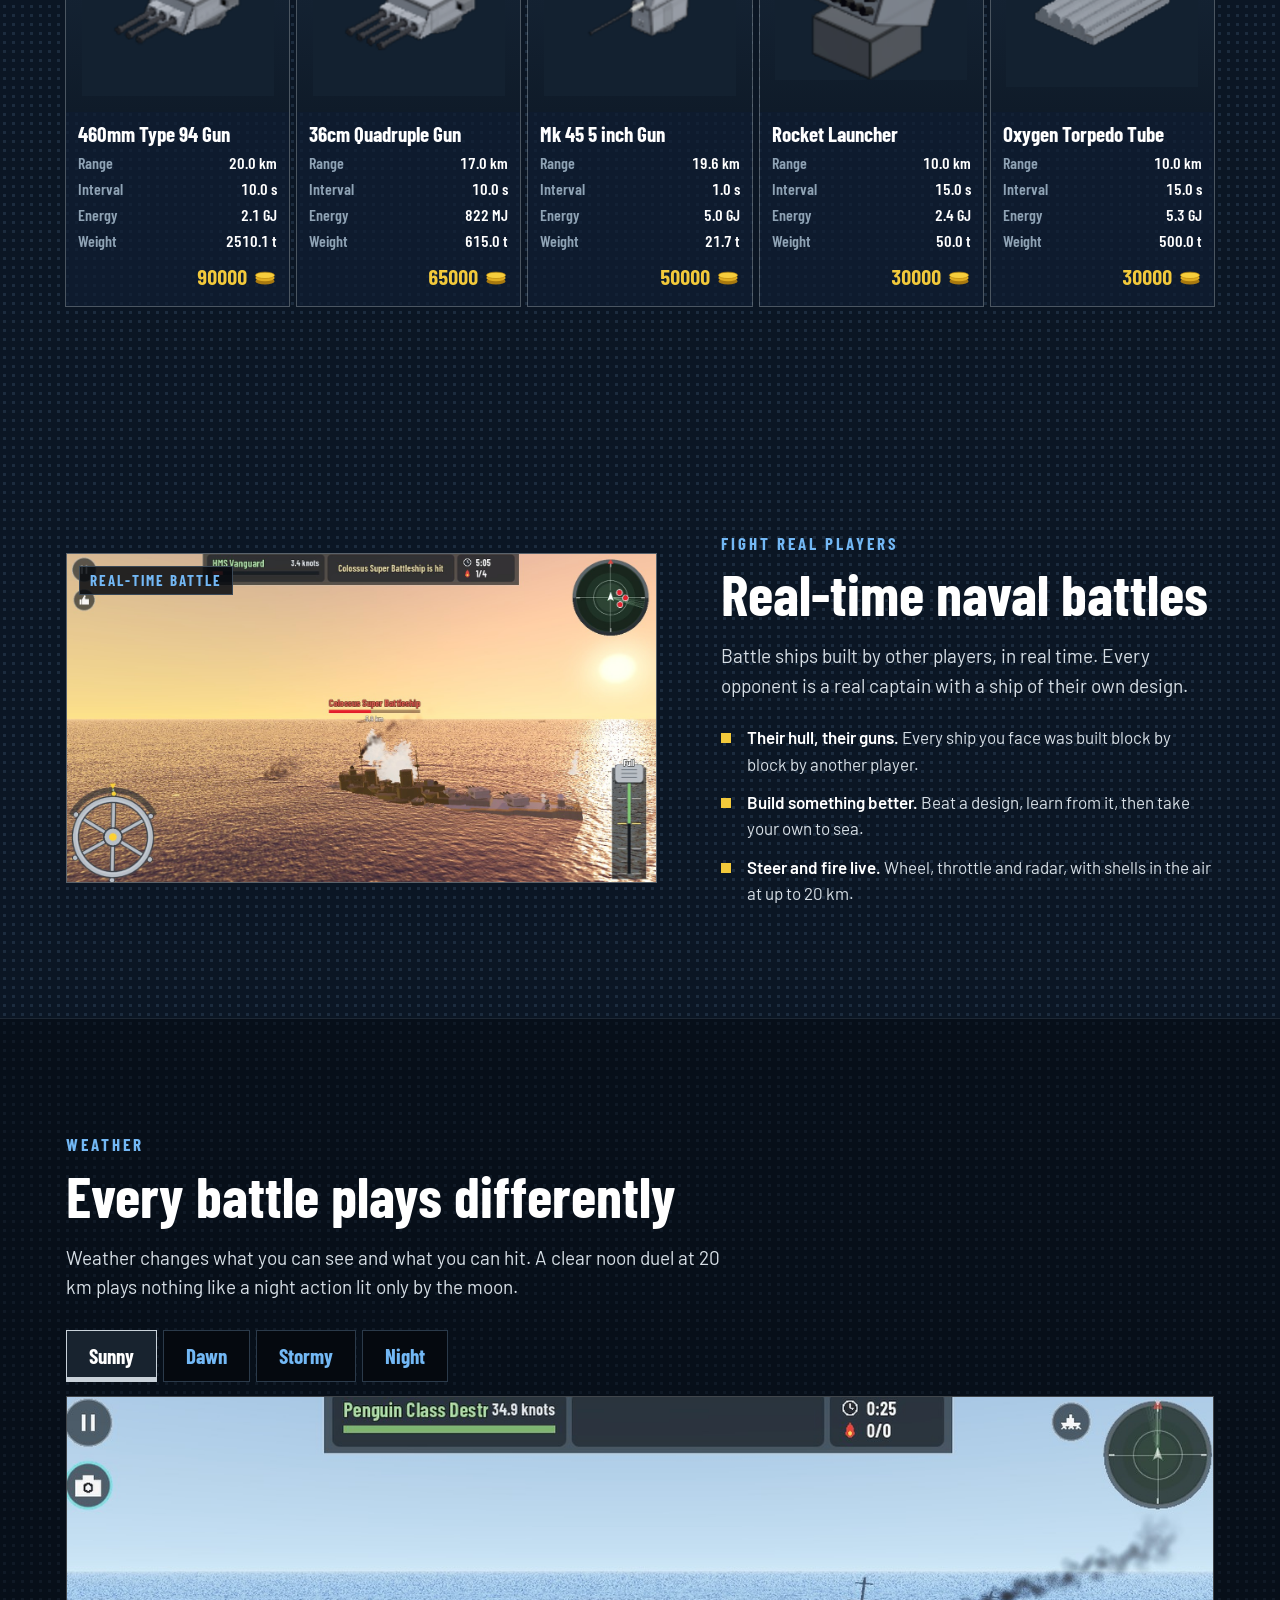
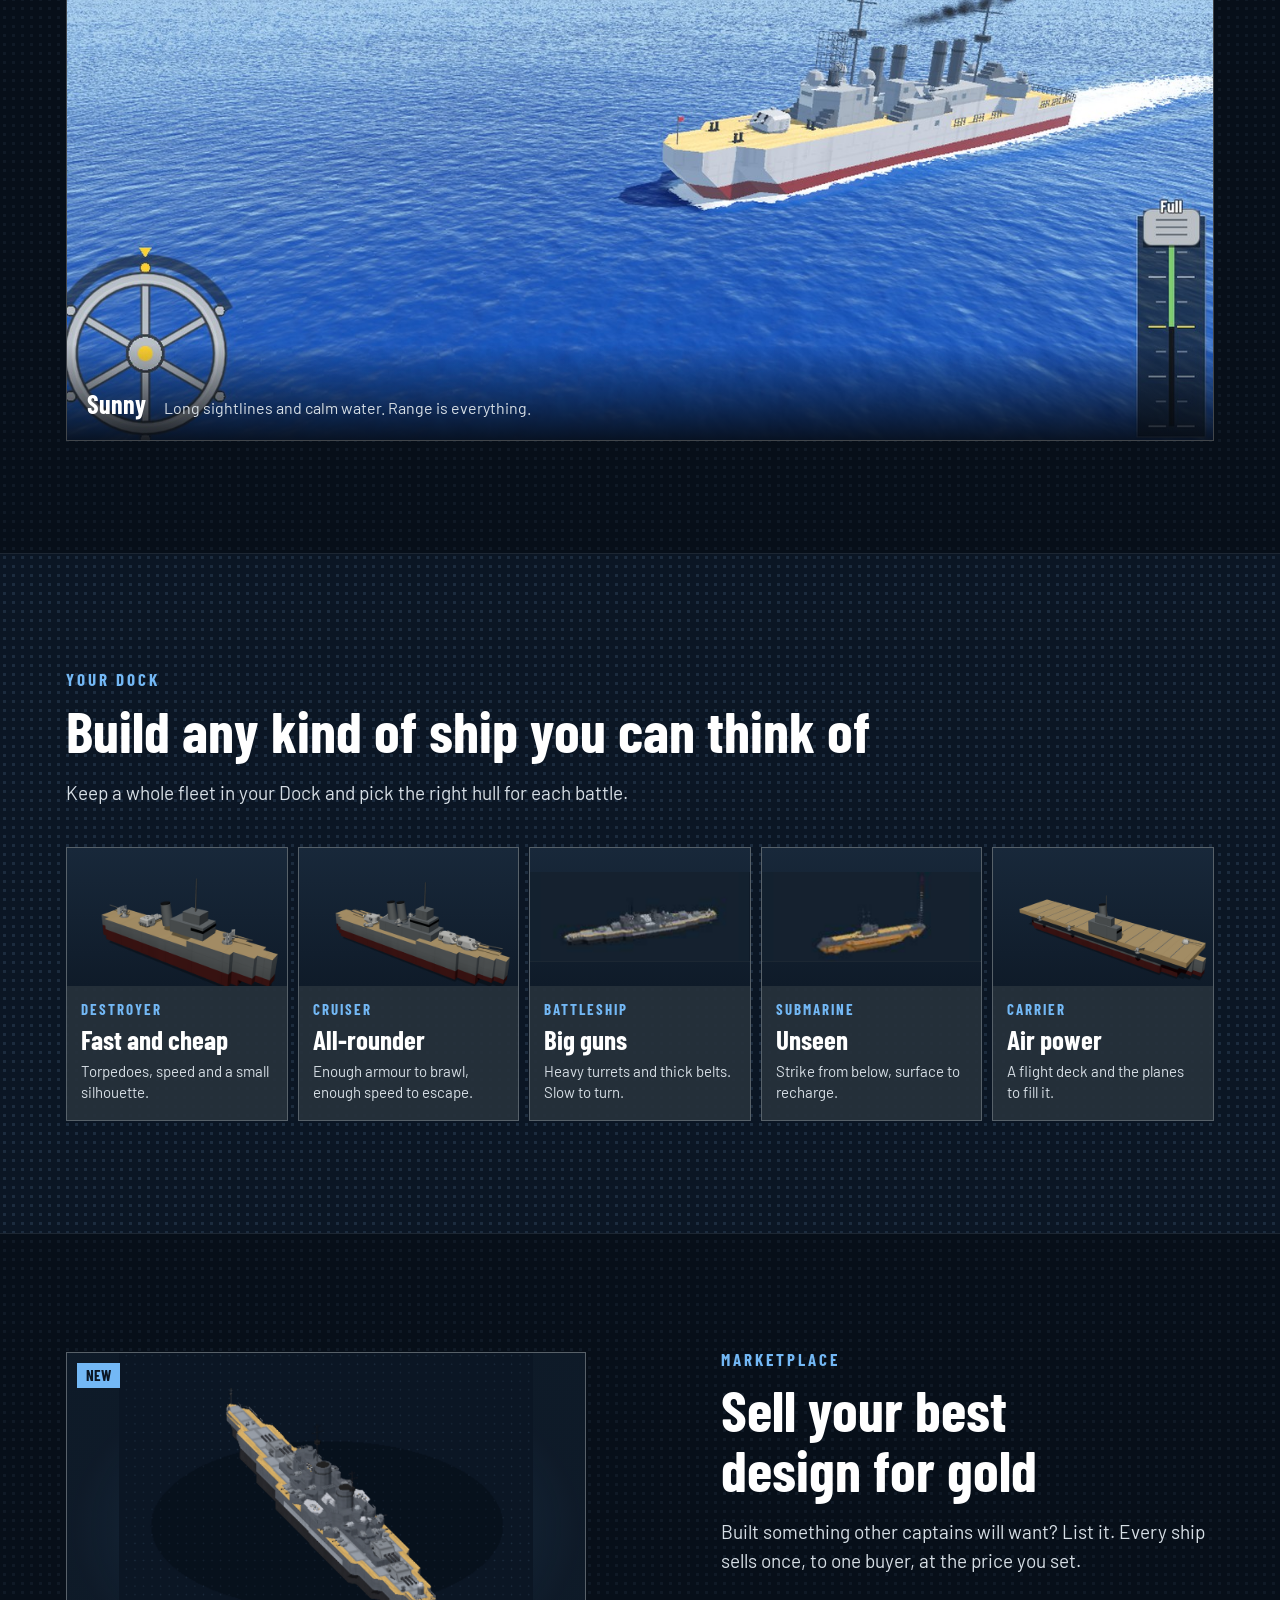
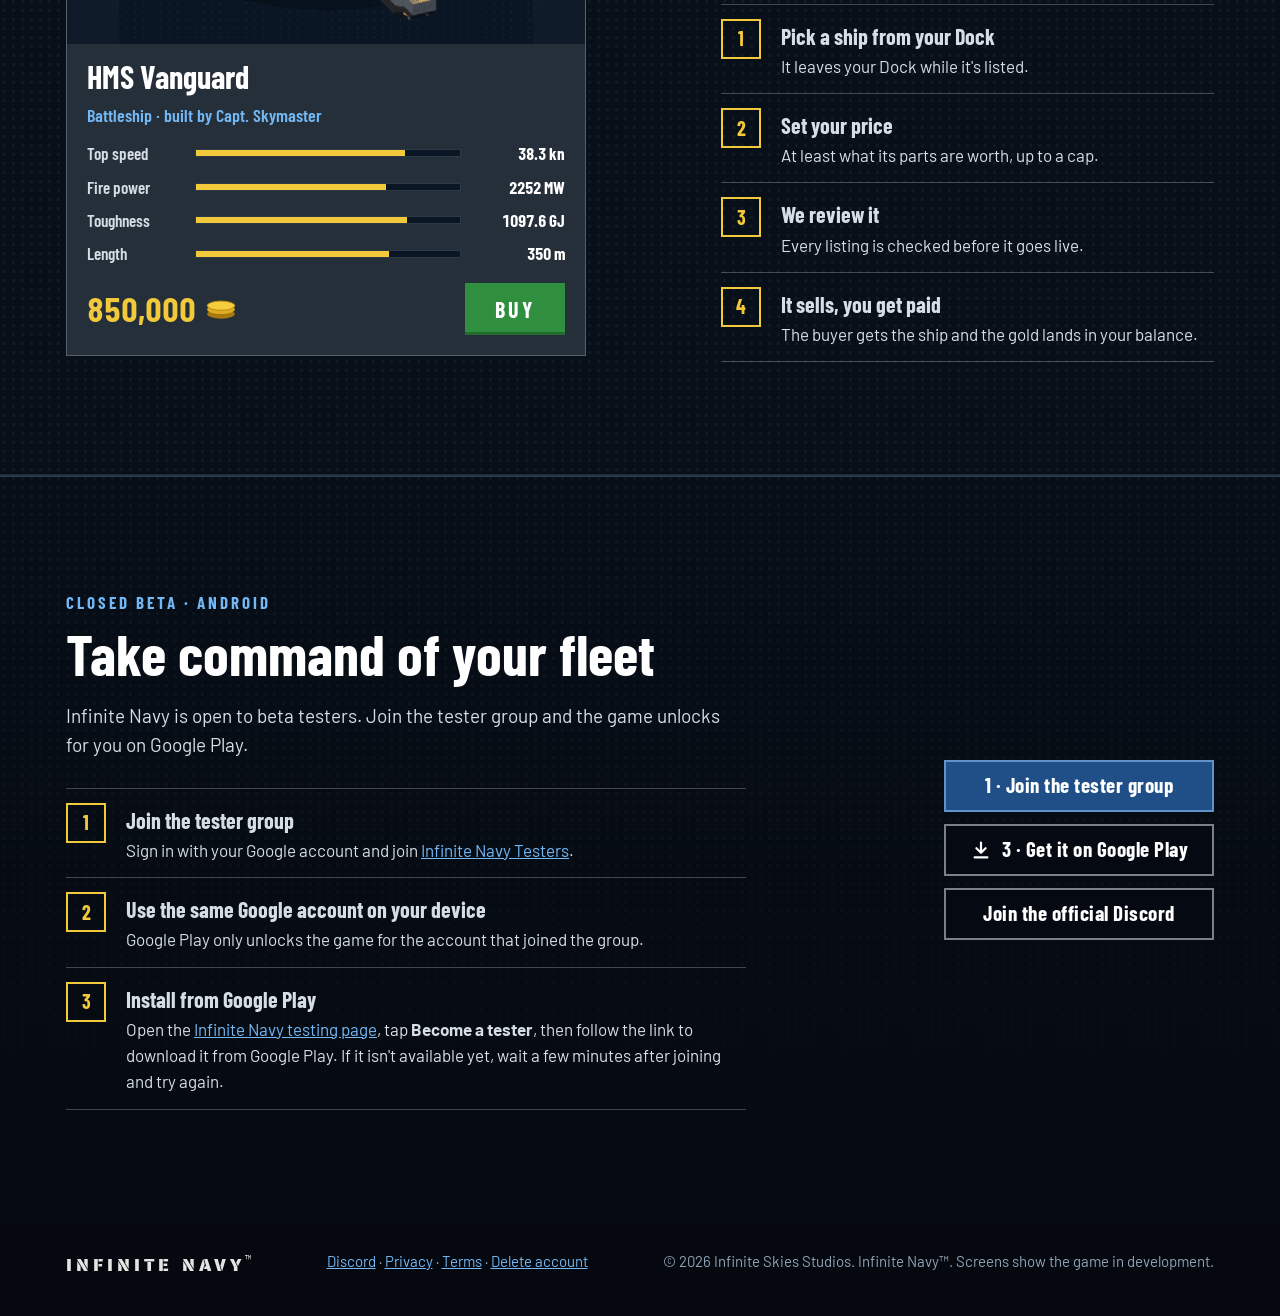
==== commit 148a2d35: "Redesign the home page around real-time battles Add a real-time PvP section with an in-battle screen" ====
--- a/index.html
+++ b/index.html
@@ -4,13 +4,13 @@
 <meta charset="utf-8">
 <meta name="viewport" content="width=device-width,initial-scale=1,viewport-fit=cover">
 <title>Infinite Navy</title>
-<meta name="description" content="Infinite Navy: build warships block by block, sail them into battle in four kinds of weather, and trade your best designs with other captains. Now in closed beta on Android.">
+<meta name="description" content="Infinite Navy: build warships block by block and fight ships built by other players in real-time naval battles. Now in closed beta on Android.">
 <link rel="canonical" href="https://infinitenavy.com/">
 <meta property="og:type" content="website">
 <meta property="og:url" content="https://infinitenavy.com/">
 <meta property="og:title" content="Infinite Navy">
-<meta property="og:description" content="Build warships block by block, sail them into battle, and trade your best designs with other captains.">
-<meta property="og:image" content="https://infinitenavy.com/img/hero-sunset.jpg">
+<meta property="og:description" content="Build warships block by block, fight other players in real-time naval battles, and trade your best designs with other captains.">
+<meta property="og:image" content="https://infinitenavy.com/img/hero.jpg">
 <meta name="twitter:card" content="summary_large_image">
 <meta name="theme-color" content="#05090f">
 <style>body{margin:0;padding:0}[hidden]{display:none!important}</style>
@@ -30,7 +30,6 @@
   --ink-3: #8fa3b5;
   --cyan: #73b8f5;
   --gold: #f2c93b;
-  --diamond: #8fd0ff;
   --navy: #1f4f86;
   --navy-edge: #5f93c9;
   --green: #2f8f3e;
@@ -177,13 +176,6 @@
 .fact .num { font-family: var(--f-head); font-weight: 700; font-size: 46px; line-height: 1; color: var(--gold); font-variant-numeric: tabular-nums; }
 .fact p { margin: 0; color: var(--ink-2); }
 
-/* Diamonds */
-.gem { width: 32px; height: 28px; flex-shrink: 0; }
-.pack .num { display: flex; align-items: center; gap: 10px; color: var(--diamond); }
-.pack .cost { font-family: var(--f-head); font-weight: 700; font-size: 26px; }
-.pack .save { font-family: var(--f-head); font-weight: 600; font-size: 17px; color: var(--diamond); }
-.fine { margin: 18px 0 0; max-width: 70ch; font-size: 15px; color: var(--ink-3); }
-
 /* Closing */
 .closing { border-top: 2px solid #2b3a4a; background: linear-gradient(180deg, rgba(5, 9, 15, 0.6), rgba(5, 9, 15, 0.95)); text-align: left; }
 .closing .wrap { display: flex; flex-wrap: wrap; align-items: center; justify-content: space-between; gap: 24px; }
@@ -203,10 +195,9 @@
     <nav aria-label="Sections">
       <ul>
         <li><a href="#build">Shipyard</a></li>
-        <li><a href="#fight">Battle</a></li>
+        <li><a href="#pvp">Battle</a></li>
         <li><a href="#fleet">Fleet</a></li>
         <li><a href="#market">Marketplace</a></li>
-        <li><a href="#diamonds">Diamonds</a></li>
       </ul>
     </nav>
     <a class="btn small" href="#play">Join the beta</a>
@@ -215,16 +206,16 @@
 
 <main id="top">
   <section class="hero" aria-labelledby="hero-title">
-    <img class="bg" src="img/hero-sunset.jpg" alt="A block-built battleship under fire on a golden sunset sea, shell splashes rising around it as it closes on an enemy heavy cruiser on the horizon" fetchpriority="high">
+    <img class="bg" src="img/hero.jpg" alt="A block-built battleship in grey dazzle stripes on a blue sea, a seaplane flying past" fetchpriority="high">
     <div class="wrap">
       <h1 id="hero-title">INFINITE<br>NAVY<sup>™</sup></h1>
       <p class="motto">BUILD · SAIL · FIGHT</p>
-      <p class="pitch">Design a warship block by block, fit it with real-world guns, and take it to sea against enemy fleets.</p>
+      <p class="pitch">Design a warship block by block, fit it with real-world guns, and battle ships built by other players in real time.</p>
       <div class="ctas">
         <a class="btn" href="#play">Join the beta</a>
         <a class="btn ghost" href="#build">See the shipyard</a>
       </div>
-      <p class="note">Closed beta now open · Android phones and tablets · plays fully offline</p>
+      <p class="note">Closed beta now open · Android phones and tablets</p>
     </div>
   </section>
 
@@ -247,41 +238,41 @@
         </div>
       </div>
 
-      <div class="armoury" role="list" aria-label="Five guns from the weapon catalog">
+      <div class="armoury" role="list" aria-label="Five weapons from the weapon catalog">
         <article class="gun" role="listitem">
-          <div class="pic"><img src="img/gun-g46.png" alt="46 cm triple turret model" loading="lazy"></div>
+          <div class="pic"><img src="img/w-460.png" alt="460mm Type 94 triple gun turret, 8 by 8 by 3 blocks" loading="lazy"></div>
           <div class="body">
-            <span class="name">46cm Gun</span>
-            <dl><dt>Range</dt><dd>62.1 km</dd><dt>Interval</dt><dd>10.0 s</dd><dt>Energy</dt><dd>2.1 GJ</dd><dt>Weight</dt><dd>2510.1 t</dd></dl>
+            <span class="name">460mm Type 94 Gun</span>
+            <dl><dt>Range</dt><dd>20.0 km</dd><dt>Interval</dt><dd>10.0 s</dd><dt>Energy</dt><dd>2.1 GJ</dd><dt>Weight</dt><dd>2510.1 t</dd></dl>
             <span class="price">90000<svg class="coin" viewBox="0 0 44 30" aria-hidden="true"><ellipse cx="22" cy="21" rx="18" ry="6" fill="#a8790f"/><ellipse cx="22" cy="15" rx="18" ry="6" fill="#e0ad22"/><ellipse cx="22" cy="10" rx="18" ry="6" fill="#f6cd3c" stroke="#b8860b" stroke-width="1.2"/></svg></span>
           </div>
         </article>
         <article class="gun" role="listitem">
-          <div class="pic"><img src="img/gun-g40.png" alt="40 cm triple turret model" loading="lazy"></div>
+          <div class="pic"><img src="img/w-36q.png" alt="36cm quadruple gun turret, 5 by 4 by 2 blocks" loading="lazy"></div>
           <div class="body">
-            <span class="name">40cm Triple Gun</span>
-            <dl><dt>Range</dt><dd>63.5 km</dd><dt>Interval</dt><dd>10.0 s</dd><dt>Energy</dt><dd>1.2 GJ</dd><dt>Weight</dt><dd>1004.1 t</dd></dl>
-            <span class="price">75000<svg class="coin" viewBox="0 0 44 30" aria-hidden="true"><ellipse cx="22" cy="21" rx="18" ry="6" fill="#a8790f"/><ellipse cx="22" cy="15" rx="18" ry="6" fill="#e0ad22"/><ellipse cx="22" cy="10" rx="18" ry="6" fill="#f6cd3c" stroke="#b8860b" stroke-width="1.2"/></svg></span>
+            <span class="name">36cm Quadruple Gun</span>
+            <dl><dt>Range</dt><dd>17.0 km</dd><dt>Interval</dt><dd>10.0 s</dd><dt>Energy</dt><dd>822 MJ</dd><dt>Weight</dt><dd>615.0 t</dd></dl>
+            <span class="price">65000<svg class="coin" viewBox="0 0 44 30" aria-hidden="true"><ellipse cx="22" cy="21" rx="18" ry="6" fill="#a8790f"/><ellipse cx="22" cy="15" rx="18" ry="6" fill="#e0ad22"/><ellipse cx="22" cy="10" rx="18" ry="6" fill="#f6cd3c" stroke="#b8860b" stroke-width="1.2"/></svg></span>
           </div>
         </article>
         <article class="gun" role="listitem">
-          <div class="pic"><img src="img/gun-g20.png" alt="20 cm twin turret model" loading="lazy"></div>
-          <div class="body">
-            <span class="name">20cm Twin Gun</span>
-            <dl><dt>Range</dt><dd>77.2 km</dd><dt>Interval</dt><dd>7.0 s</dd><dt>Energy</dt><dd>108 MJ</dd><dt>Weight</dt><dd>155.0 t</dd></dl>
-            <span class="price">15000<svg class="coin" viewBox="0 0 44 30" aria-hidden="true"><ellipse cx="22" cy="21" rx="18" ry="6" fill="#a8790f"/><ellipse cx="22" cy="15" rx="18" ry="6" fill="#e0ad22"/><ellipse cx="22" cy="10" rx="18" ry="6" fill="#f6cd3c" stroke="#b8860b" stroke-width="1.2"/></svg></span>
-          </div>
-        </article>
-        <article class="gun" role="listitem">
-          <div class="pic"><img src="img/gun-mk45.png" alt="Mk 45 5-inch gun mount model" loading="lazy"></div>
+          <div class="pic"><img src="img/w-mk45.png" alt="Mk 45 5 inch gun mount, 1 by 2 by 2 blocks" loading="lazy"></div>
           <div class="body">
             <span class="name">Mk 45 5 inch Gun</span>
-            <dl><dt>Range</dt><dd>19.6 km</dd><dt>Interval</dt><dd>1.0 s</dd><dt>Energy</dt><dd>1.0 GJ</dd><dt>Weight</dt><dd>21.7 t</dd></dl>
+            <dl><dt>Range</dt><dd>19.6 km</dd><dt>Interval</dt><dd>1.0 s</dd><dt>Energy</dt><dd>5.0 GJ</dd><dt>Weight</dt><dd>21.7 t</dd></dl>
             <span class="price">50000<svg class="coin" viewBox="0 0 44 30" aria-hidden="true"><ellipse cx="22" cy="21" rx="18" ry="6" fill="#a8790f"/><ellipse cx="22" cy="15" rx="18" ry="6" fill="#e0ad22"/><ellipse cx="22" cy="10" rx="18" ry="6" fill="#f6cd3c" stroke="#b8860b" stroke-width="1.2"/></svg></span>
           </div>
         </article>
         <article class="gun" role="listitem">
-          <div class="pic"><img src="img/gun-tt92.png" alt="Oxygen torpedo tube launcher model" loading="lazy"></div>
+          <div class="pic"><img src="img/w-rocket.png" alt="Rocket launcher with a grid of tubes, 2 by 2 by 2 blocks" loading="lazy"></div>
+          <div class="body">
+            <span class="name">Rocket Launcher</span>
+            <dl><dt>Range</dt><dd>10.0 km</dd><dt>Interval</dt><dd>15.0 s</dd><dt>Energy</dt><dd>2.4 GJ</dd><dt>Weight</dt><dd>50.0 t</dd></dl>
+            <span class="price">30000<svg class="coin" viewBox="0 0 44 30" aria-hidden="true"><ellipse cx="22" cy="21" rx="18" ry="6" fill="#a8790f"/><ellipse cx="22" cy="15" rx="18" ry="6" fill="#e0ad22"/><ellipse cx="22" cy="10" rx="18" ry="6" fill="#f6cd3c" stroke="#b8860b" stroke-width="1.2"/></svg></span>
+          </div>
+        </article>
+        <article class="gun" role="listitem">
+          <div class="pic"><img src="img/w-oxy.png" alt="Oxygen torpedo tube, 3 by 3 by 1 blocks" loading="lazy"></div>
           <div class="body">
             <span class="name">Oxygen Torpedo Tube</span>
             <dl><dt>Range</dt><dd>10.0 km</dd><dt>Interval</dt><dd>15.0 s</dd><dt>Energy</dt><dd>5.3 GJ</dd><dt>Weight</dt><dd>500.0 t</dd></dl>
@@ -292,11 +283,32 @@
     </div>
   </section>
 
+  <section class="band" id="pvp" aria-labelledby="pvp-title">
+    <div class="wrap">
+      <div class="split flip">
+        <div class="media plate">
+          <span class="tag">REAL-TIME BATTLE</span>
+          <img src="img/pvp.jpg" width="1400" height="779" alt="In-game battle: a ship takes a hit, with the wheel, throttle and radar on screen" loading="lazy">
+        </div>
+        <div>
+          <span class="eyebrow">Fight real players</span>
+          <h2 id="pvp-title">Real-time naval battles</h2>
+          <p class="lede">Battle ships built by other players, in real time. Every opponent is a real captain with a ship of their own design.</p>
+          <ul class="ticks">
+            <li><span><b>Their hull, their guns.</b> Every ship you face was built block by block by another player.</span></li>
+            <li><span><b>Build something better.</b> Beat a design, learn from it, then take your own to sea.</span></li>
+            <li><span><b>Steer and fire live.</b> Wheel, throttle and radar, with shells in the air at up to 20 km.</span></li>
+          </ul>
+        </div>
+      </div>
+    </div>
+  </section>
+
   <section class="band" id="fight" aria-labelledby="fight-title" style="background: rgba(5, 9, 15, 0.5); border-block: 1px solid #1d2733;">
     <div class="wrap">
-      <span class="eyebrow">Battle</span>
-      <h2 id="fight-title">Same sea, four different fights</h2>
-      <p class="lede">Weather changes what you can see and what you can hit. A clear noon duel at 60 km plays nothing like a night action lit only by the moon.</p>
+      <span class="eyebrow">Weather</span>
+      <h2 id="fight-title">Every battle plays differently</h2>
+      <p class="lede">Weather changes what you can see and what you can hit. A clear noon duel at 20 km plays nothing like a night action lit only by the moon.</p>
       <div class="wx-tabs" role="tablist" aria-label="Weather">
         <button role="tab" id="tab-sunny" aria-selected="true" aria-controls="wx-panel" data-wx="sunny">Sunny</button>
         <button role="tab" id="tab-dawn" aria-selected="false" aria-controls="wx-panel" data-wx="dawn" tabindex="-1">Dawn</button>
@@ -304,7 +316,7 @@
         <button role="tab" id="tab-night" aria-selected="false" aria-controls="wx-panel" data-wx="night" tabindex="-1">Night</button>
       </div>
       <div class="wx-stage" id="wx-panel" role="tabpanel" aria-labelledby="tab-sunny">
-        <img id="wx-img" src="img/sunny.jpg" width="1400" height="788" alt="In-game view of a battleship at sea under a clear blue sky, with the wheel, throttle and radar on screen" loading="lazy">
+        <img id="wx-img" src="img/sunny.jpg" width="1400" height="788" alt="In-game view of a destroyer at full speed under a clear blue sky, smoke trailing from its funnels, with the wheel, throttle and radar on screen" loading="lazy">
         <div class="wx-cap"><strong id="wx-name">Sunny</strong><span id="wx-desc">Long sightlines and calm water. Range is everything.</span></div>
       </div>
     </div>
@@ -362,32 +374,6 @@
     </div>
   </section>
 
-  <section class="band" id="diamonds" aria-labelledby="diamonds-title">
-    <div class="wrap">
-      <span class="eyebrow">Diamonds</span>
-      <h2 id="diamonds-title">Premium parts for Diamonds</h2>
-      <p class="lede">Diamonds are Infinite Navy's premium currency. Spend them on premium parts in the shipyard that gold can't buy. Every other part and hull is still bought with gold from missions and Marketplace sales.</p>
-      <div class="facts" role="list" aria-label="Diamond packs">
-        <div class="fact pack" role="listitem">
-          <span class="num">30<svg class="gem" viewBox="0 0 32 28" aria-hidden="true"><path d="M8 2h16l6 8-14 16L2 10z" fill="#4aa8e8"/><path d="M2 10h28L24 2H8z" fill="#bfe6ff"/><path d="M10 10l6 16 6-16z" fill="#8fd0ff"/><path d="M8 2h16l6 8-14 16L2 10zM2 10h28M8 2l2 8 6-8 6 8 2-8M10 10l6 16 6-16" fill="none" stroke="#1d5a8f" stroke-width="1.2" stroke-linejoin="round"/></svg></span>
-          <span class="cost">US$1.99</span>
-          <p>The starter pack.</p>
-        </div>
-        <div class="fact pack" role="listitem">
-          <span class="num">90<svg class="gem" viewBox="0 0 32 28" aria-hidden="true"><path d="M8 2h16l6 8-14 16L2 10z" fill="#4aa8e8"/><path d="M2 10h28L24 2H8z" fill="#bfe6ff"/><path d="M10 10l6 16 6-16z" fill="#8fd0ff"/><path d="M8 2h16l6 8-14 16L2 10zM2 10h28M8 2l2 8 6-8 6 8 2-8M10 10l6 16 6-16" fill="none" stroke="#1d5a8f" stroke-width="1.2" stroke-linejoin="round"/></svg></span>
-          <span class="cost">US$4.99</span>
-          <span class="save">16% less per Diamond</span>
-        </div>
-        <div class="fact pack" role="listitem">
-          <span class="num">200<svg class="gem" viewBox="0 0 32 28" aria-hidden="true"><path d="M8 2h16l6 8-14 16L2 10z" fill="#4aa8e8"/><path d="M2 10h28L24 2H8z" fill="#bfe6ff"/><path d="M10 10l6 16 6-16z" fill="#8fd0ff"/><path d="M8 2h16l6 8-14 16L2 10zM2 10h28M8 2l2 8 6-8 6 8 2-8M10 10l6 16 6-16" fill="none" stroke="#1d5a8f" stroke-width="1.2" stroke-linejoin="round"/></svg></span>
-          <span class="cost">US$8.99</span>
-          <span class="save">32% less per Diamond</span>
-        </div>
-      </div>
-      <p class="fine">Prices are in US dollars. Google Play shows the price in your local currency before you buy. Diamonds can only be bought, not earned, and can't be used on the Marketplace, turned into gold or given to other players. See the <a href="terms.html">Terms</a>.</p>
-    </div>
-  </section>
-
   <section class="band closing" id="play" aria-labelledby="play-title">
     <div class="wrap">
       <div>
@@ -420,7 +406,7 @@
 <script>
 (function () {
   var data = {
-    sunny: { src: 'img/sunny.jpg', name: 'Sunny', desc: 'Long sightlines and calm water. Range is everything.', alt: 'In-game view of a battleship at sea under a clear blue sky, with the wheel, throttle and radar on screen' },
+    sunny: { src: 'img/sunny.jpg', name: 'Sunny', desc: 'Long sightlines and calm water. Range is everything.', alt: 'In-game view of a destroyer at full speed under a clear blue sky, smoke trailing from its funnels, with the wheel, throttle and radar on screen' },
     dawn:  { src: 'img/dawn.jpg',  name: 'Dawn',  desc: 'Low sun in your eyes. Fight with it behind you.', alt: 'In-game view of a battleship in low orange sunlight with an enemy cruiser targeted ahead' },
     storm: { src: 'img/storm.jpg', name: 'Stormy', desc: 'Rain and heavy seas cut visibility and throw off your aim.', alt: 'Battleship in driving rain on a dark grey sea' },
     night: { src: 'img/night.jpg', name: 'Night', desc: 'Moonlight and muzzle flashes. Close in before they see you.', alt: 'Battleship at night with lit bridge windows, a full moon reflecting on the water' }
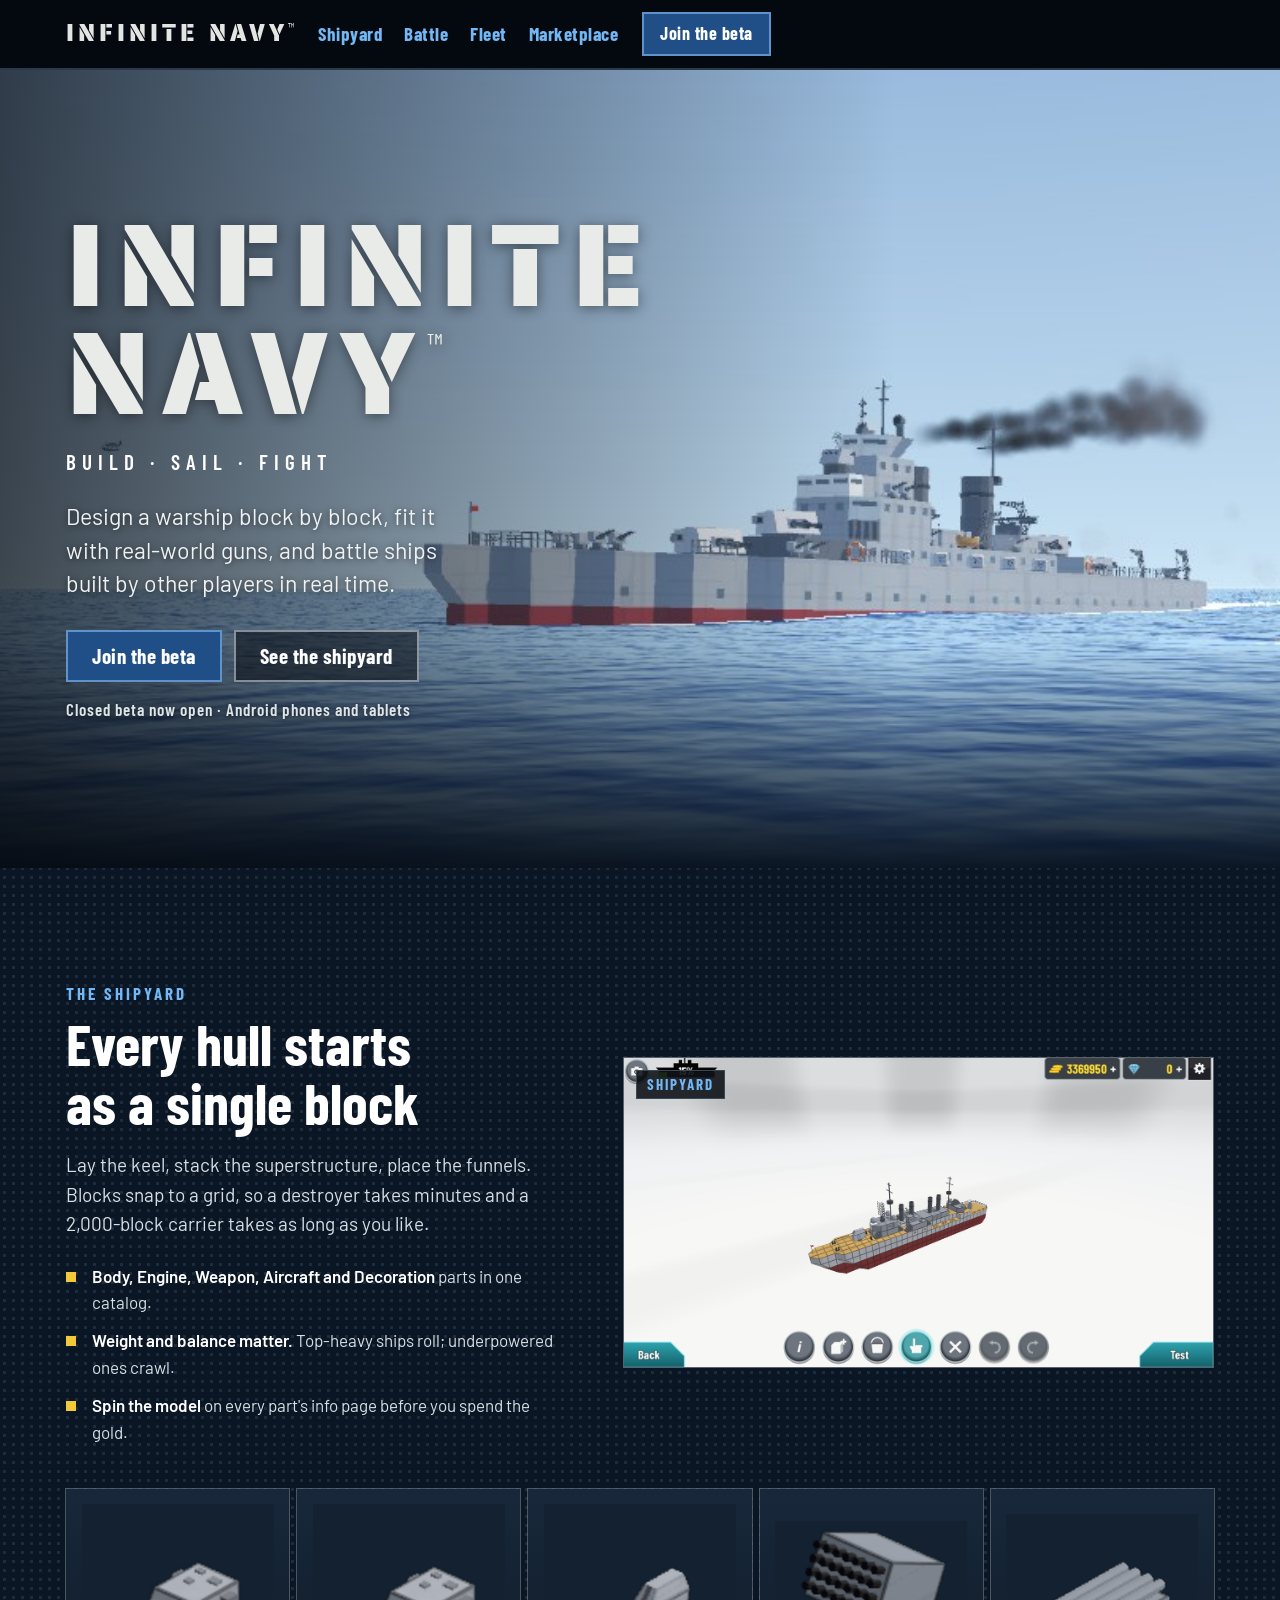
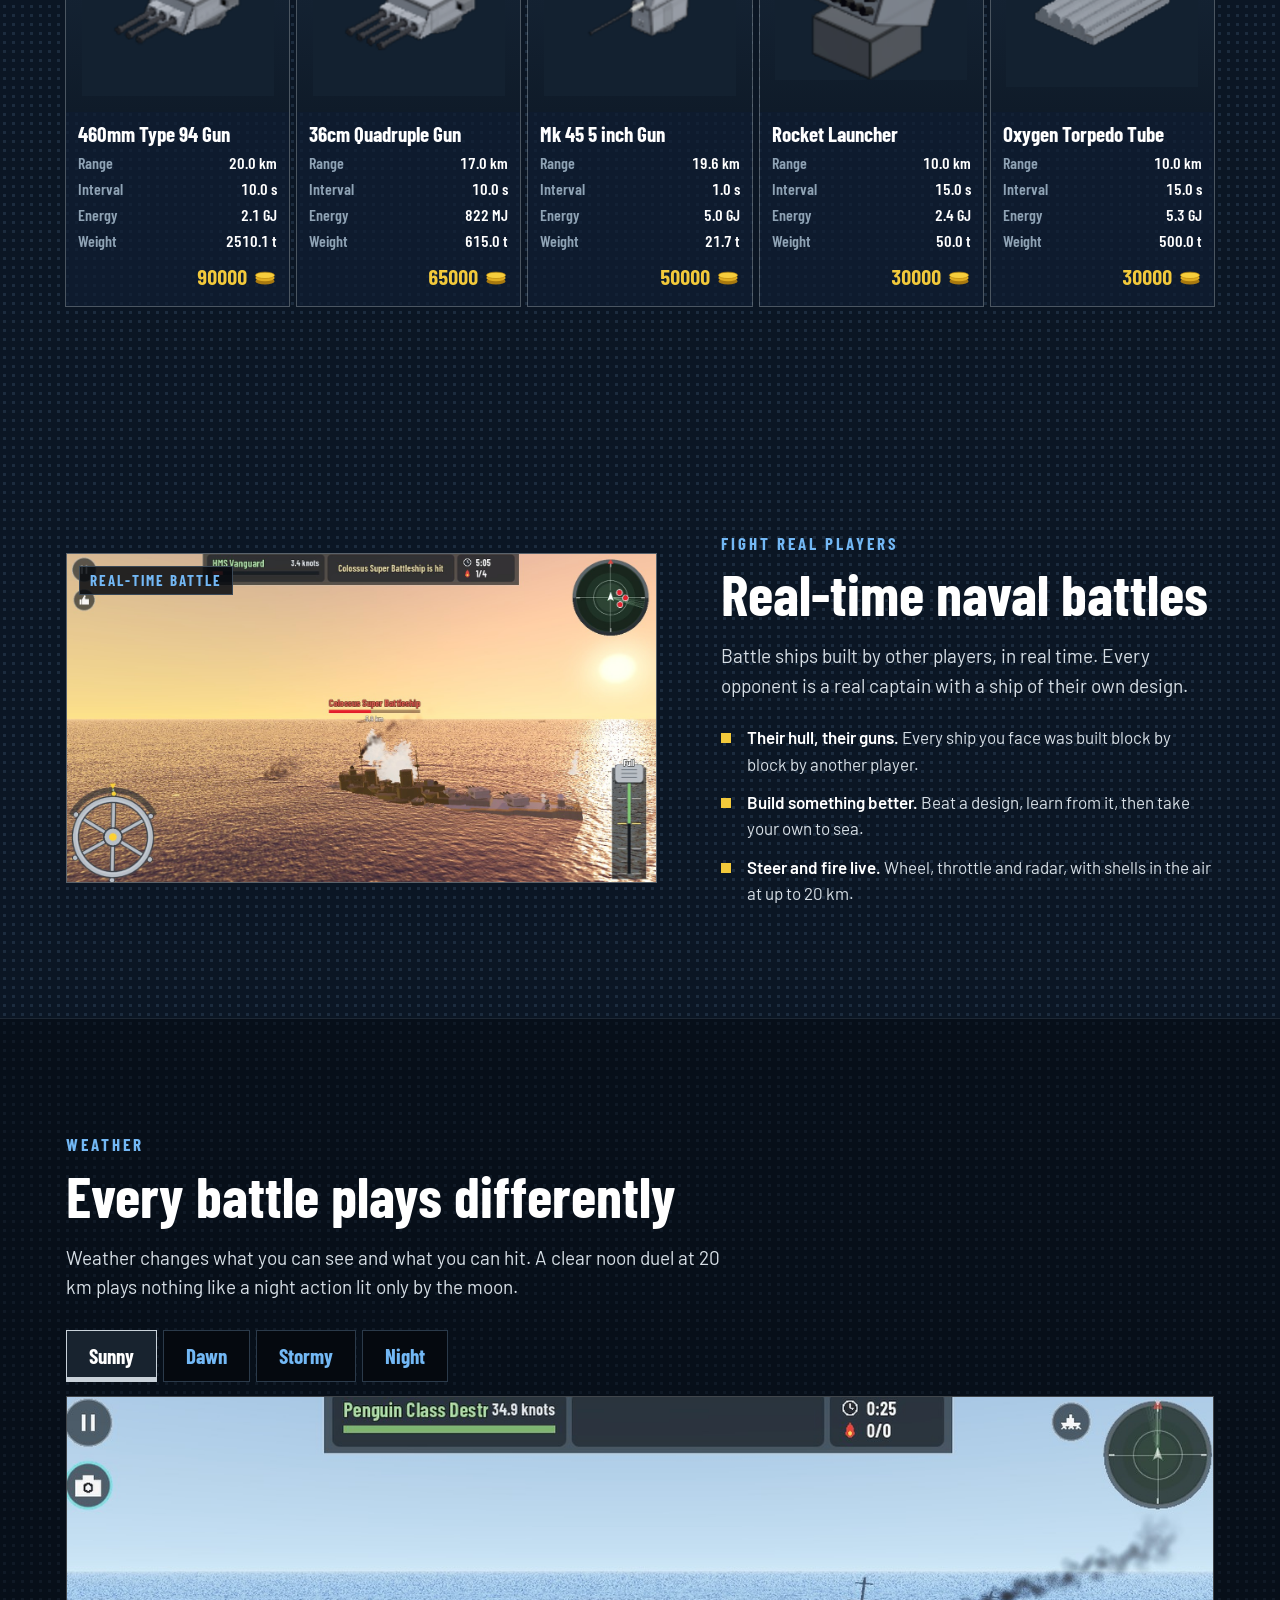
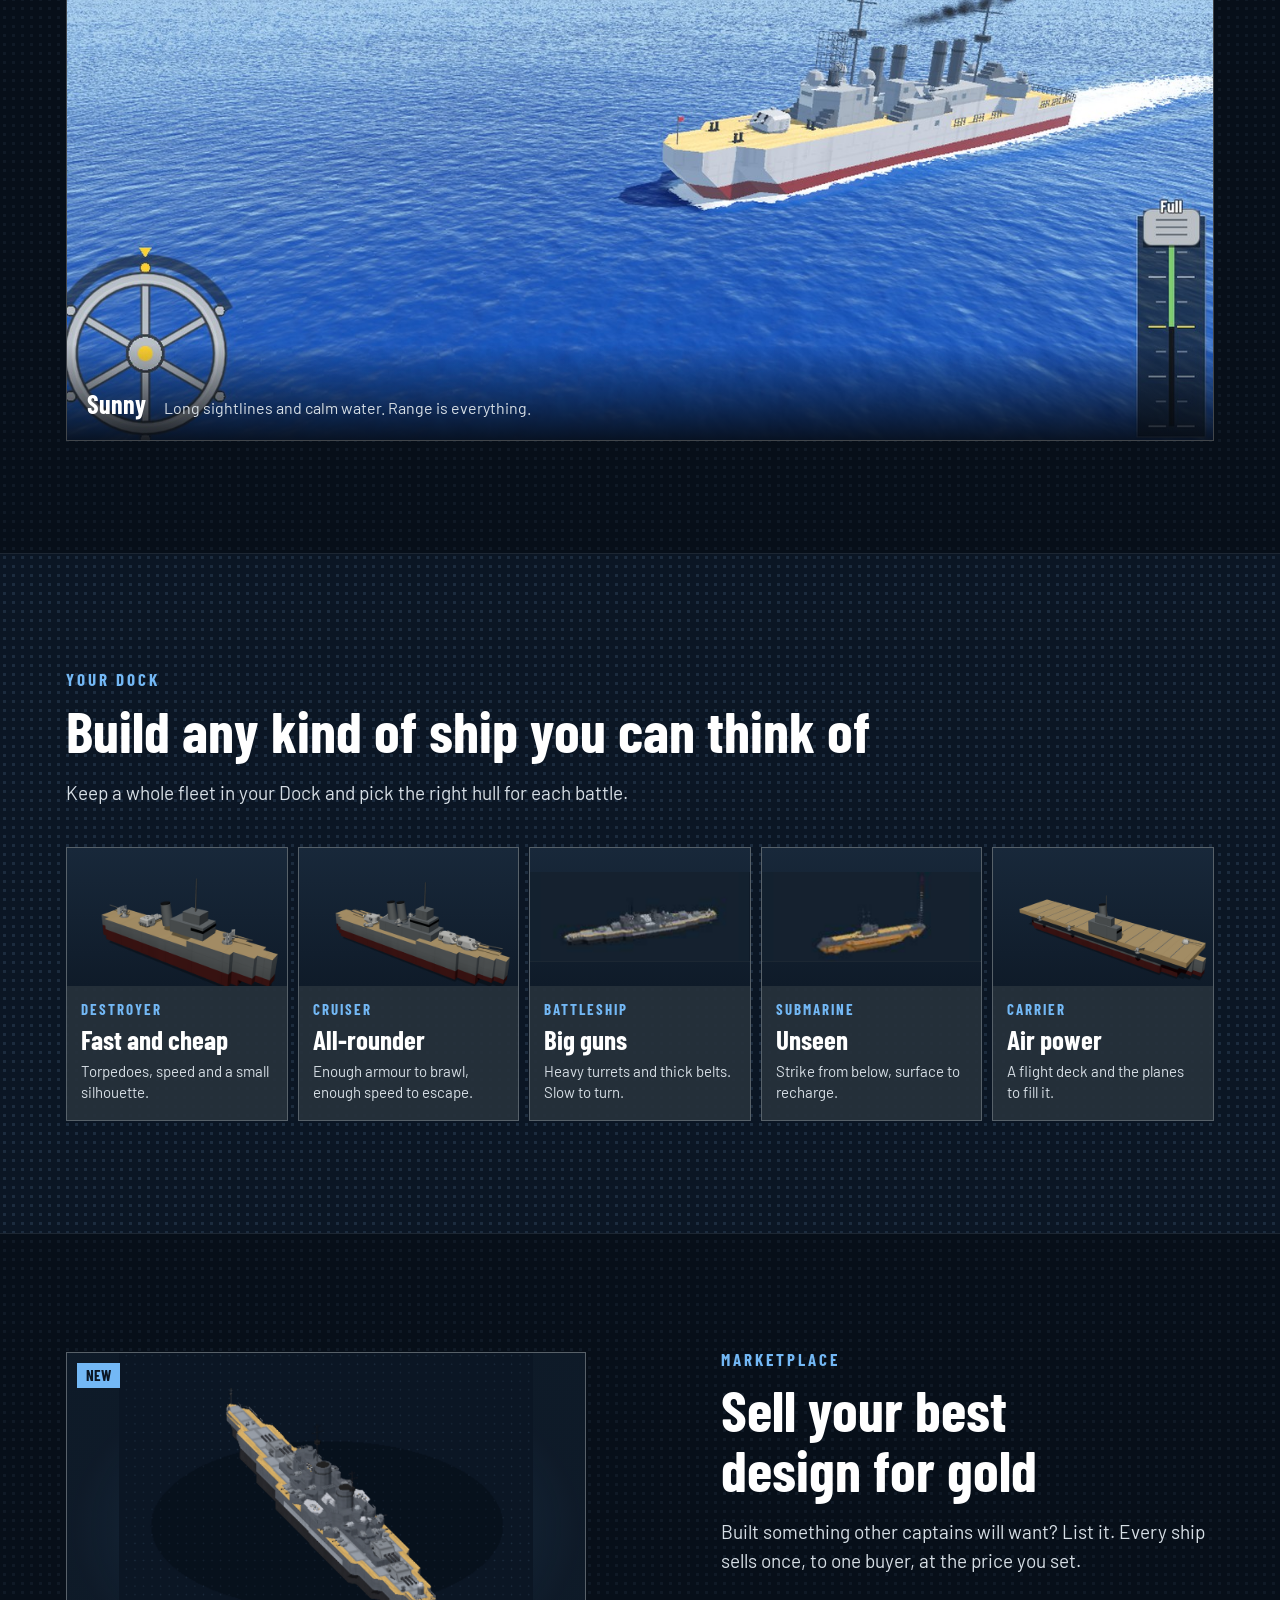
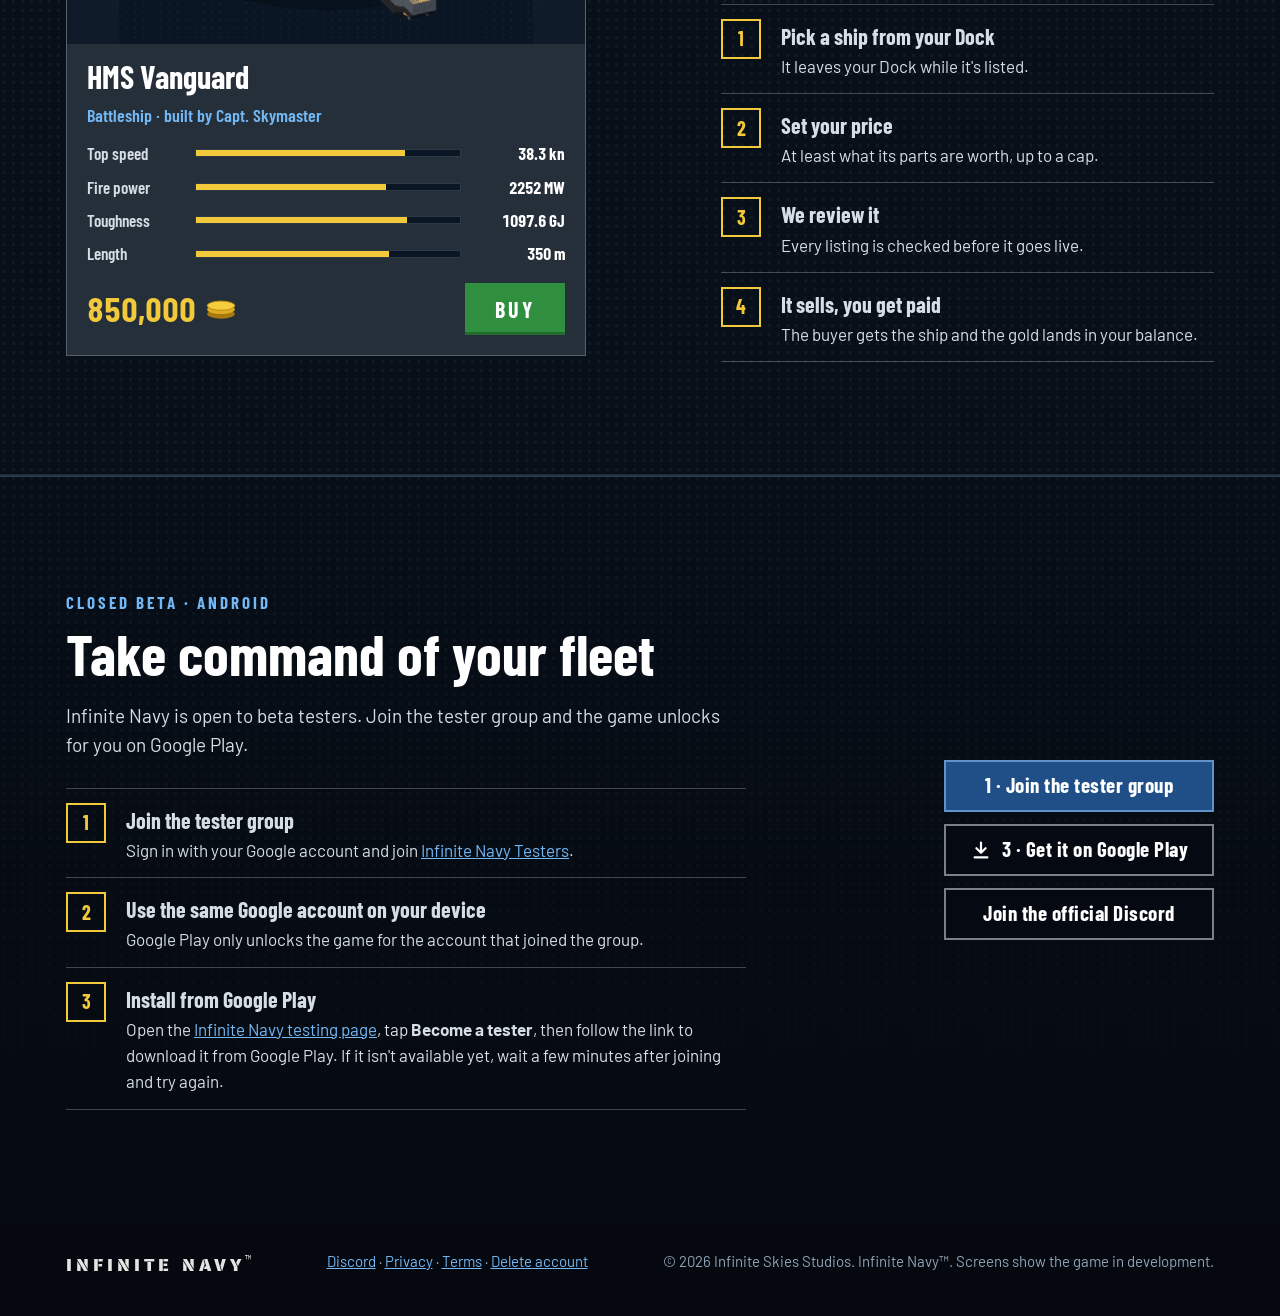
==== commit 1759fa53: "Use the new dazzle battleship screenshot as the hero image Co-Authored-By: Claude Opus 5.5 <noreply@" ====
--- a/index.html
+++ b/index.html
@@ -206,7 +206,7 @@
 
 <main id="top">
   <section class="hero" aria-labelledby="hero-title">
-    <img class="bg" src="img/hero.jpg" alt="A block-built battleship in grey dazzle stripes on a blue sea, a seaplane flying past" fetchpriority="high">
+    <img class="bg" src="img/hero.jpg" alt="A block-built battleship in grey dazzle stripes steaming across a blue sea, smoke trailing from its funnel, a seaplane in the distance" fetchpriority="high">
     <div class="wrap">
       <h1 id="hero-title">INFINITE<br>NAVY<sup>™</sup></h1>
       <p class="motto">BUILD · SAIL · FIGHT</p>
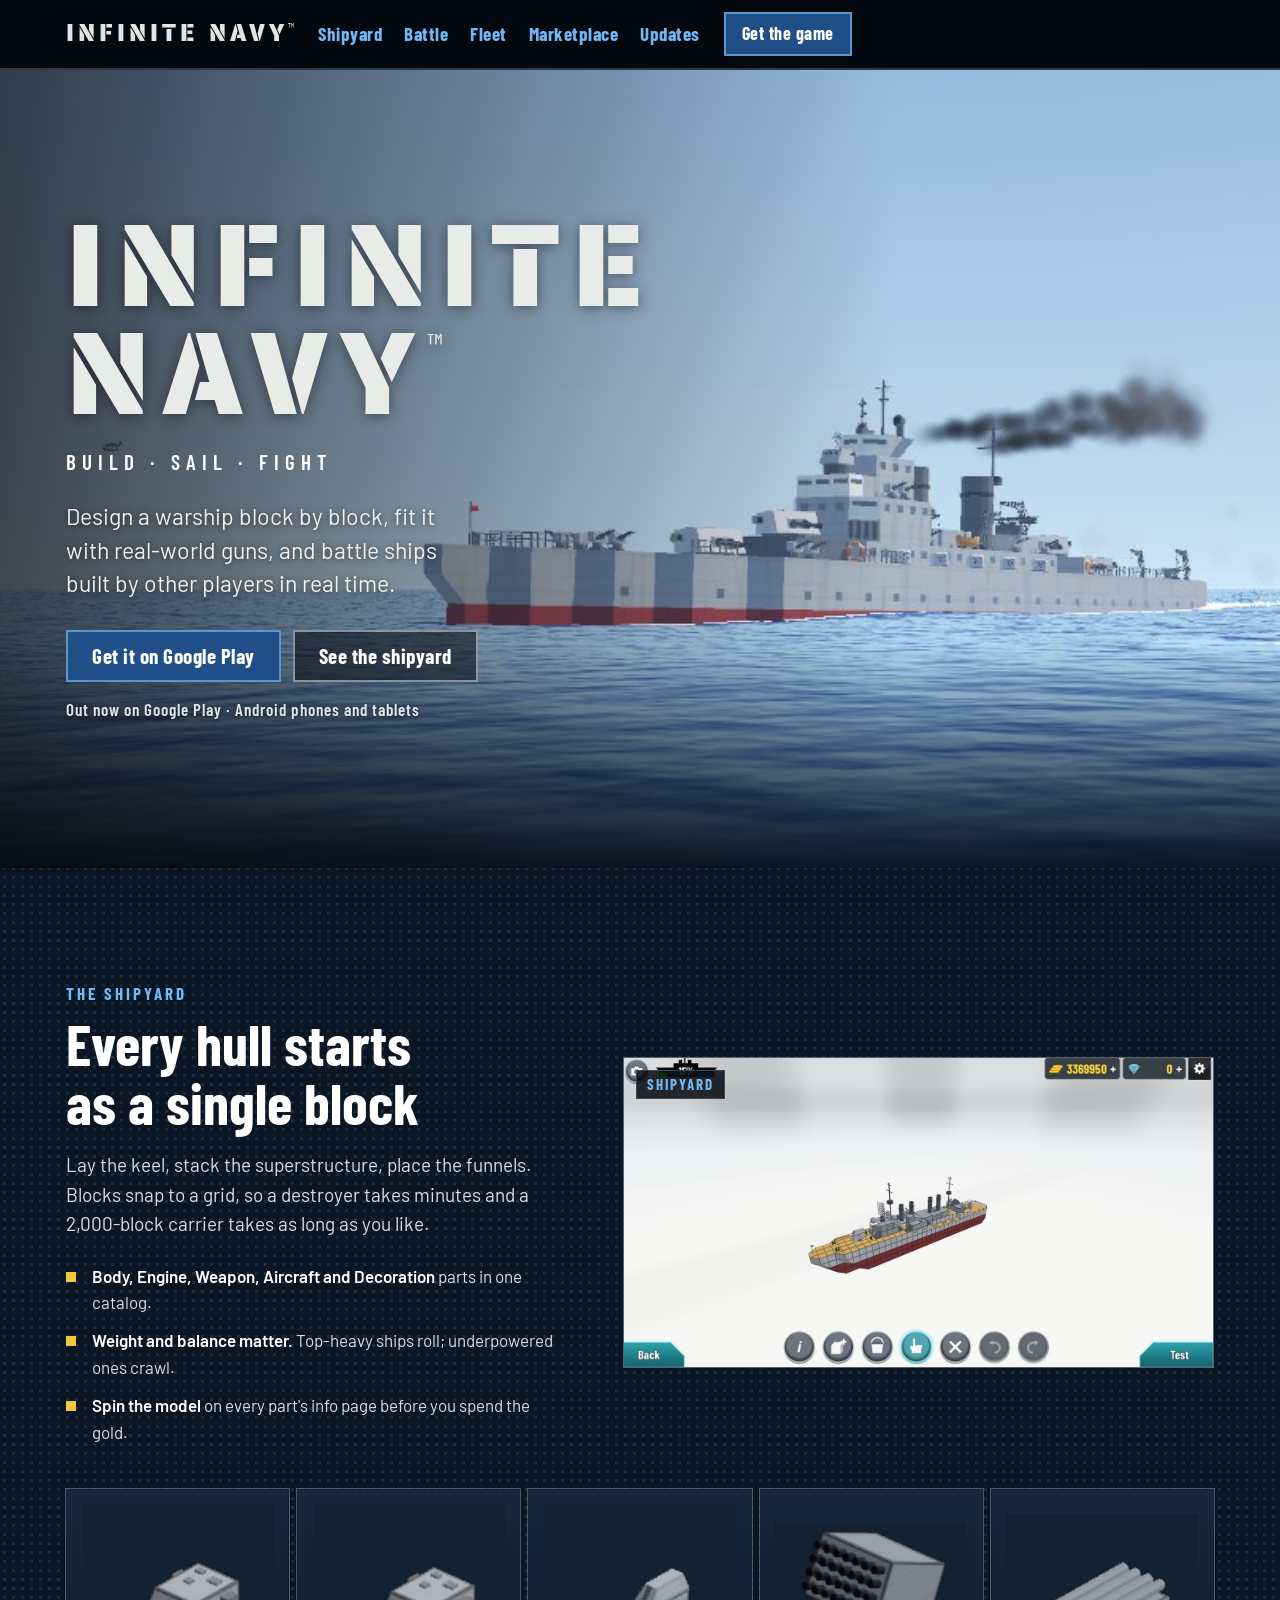
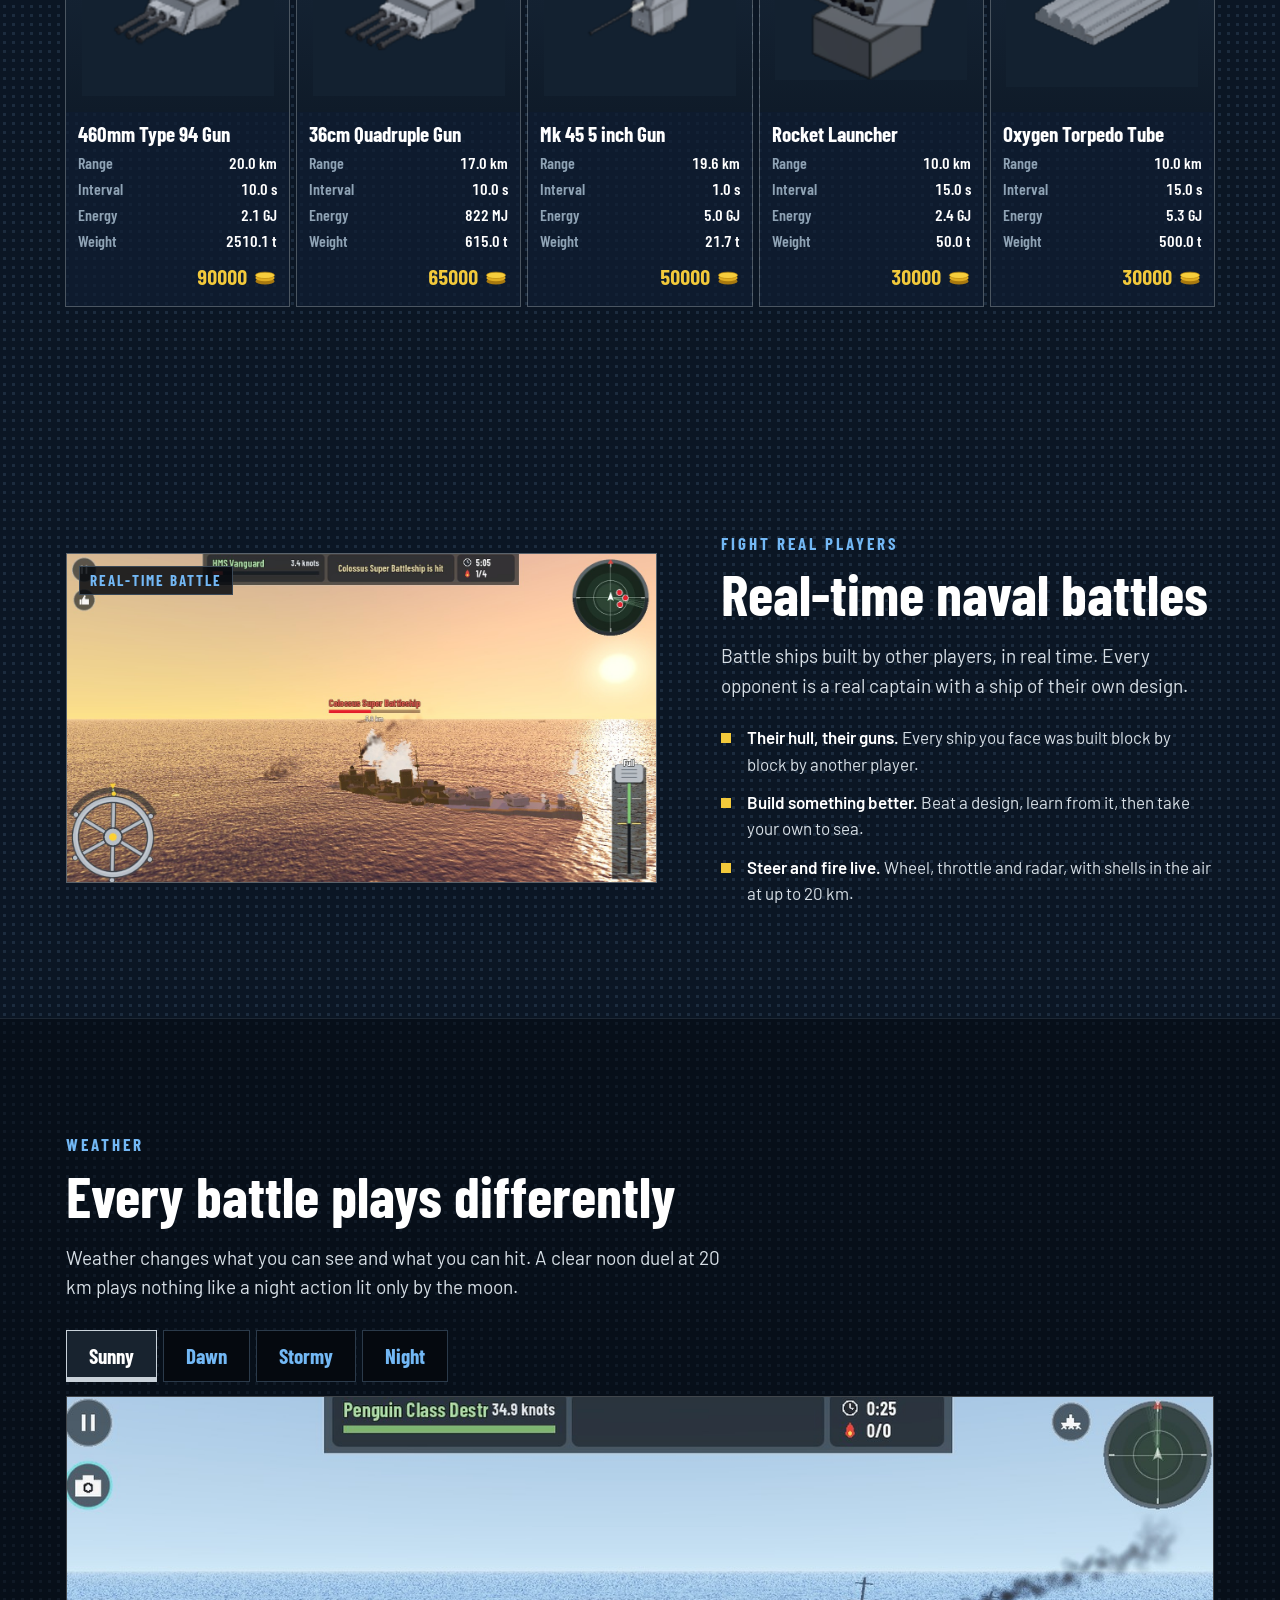
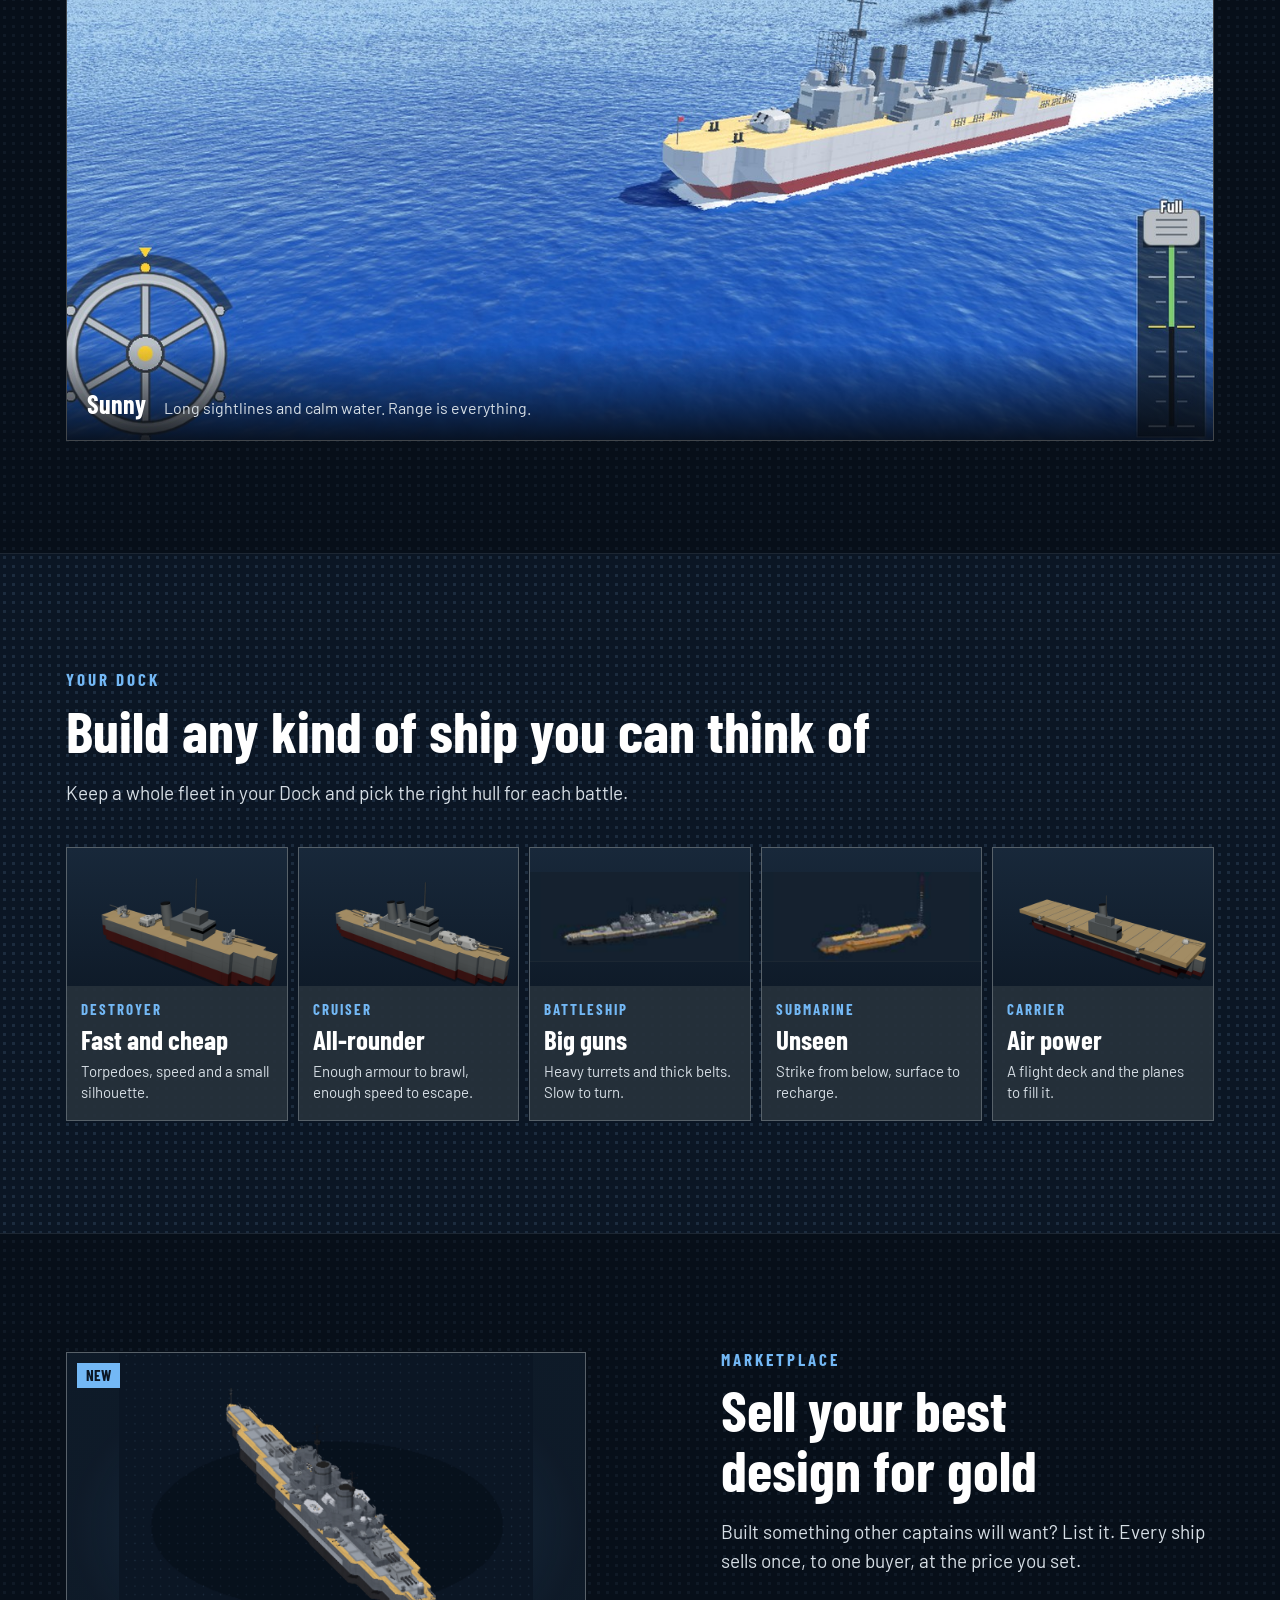
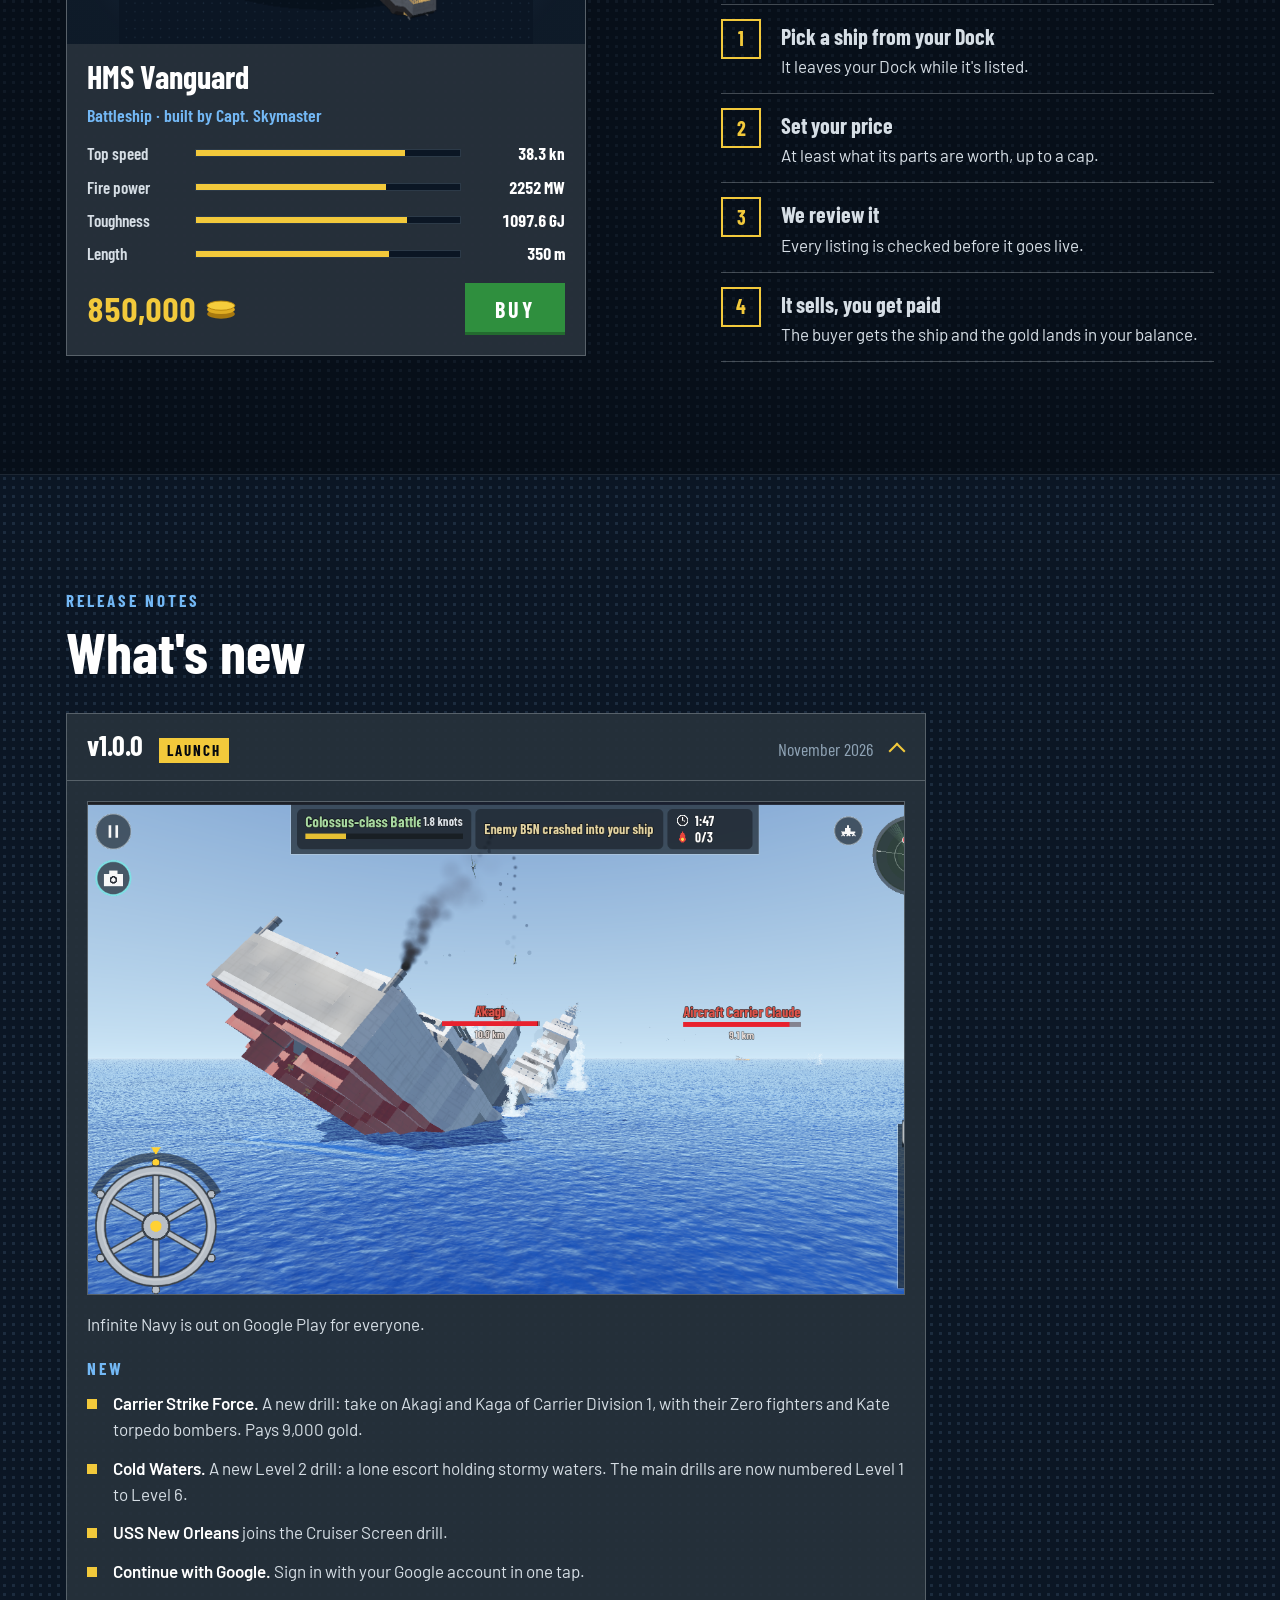
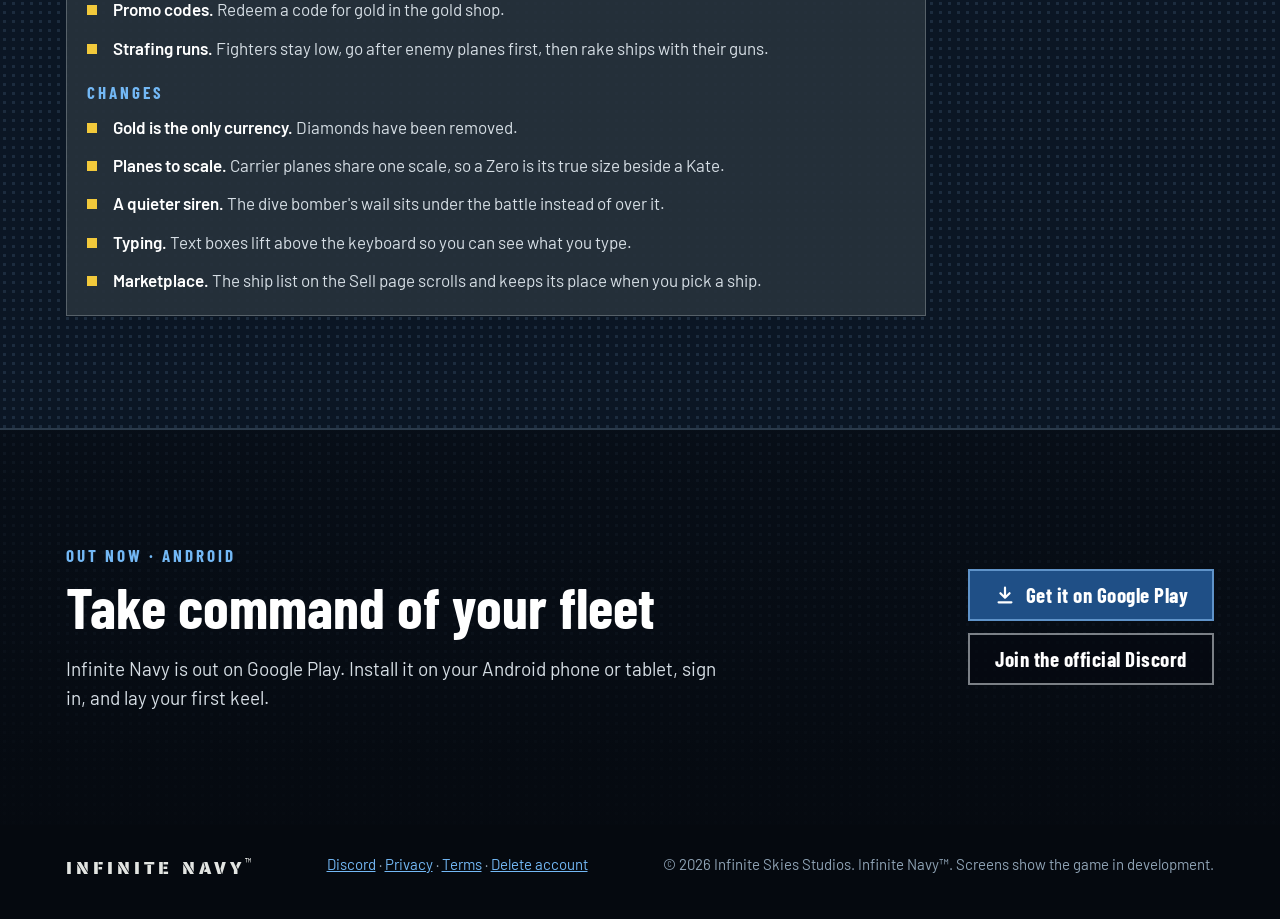
==== commit f09bf421: "1.0.0 is on Google Play: release notes accordion, drop the closed-beta tester group, gold only in th" ====
--- a/index.html
+++ b/index.html
@@ -4,7 +4,7 @@
 <meta charset="utf-8">
 <meta name="viewport" content="width=device-width,initial-scale=1,viewport-fit=cover">
 <title>Infinite Navy</title>
-<meta name="description" content="Infinite Navy: build warships block by block and fight ships built by other players in real-time naval battles. Now in closed beta on Android.">
+<meta name="description" content="Infinite Navy: build warships block by block and fight ships built by other players in real-time naval battles. Out now on Google Play for Android.">
 <link rel="canonical" href="https://infinitenavy.com/">
 <meta property="og:type" content="website">
 <meta property="og:url" content="https://infinitenavy.com/">
@@ -176,6 +176,25 @@
 .fact .num { font-family: var(--f-head); font-weight: 700; font-size: 46px; line-height: 1; color: var(--gold); font-variant-numeric: tabular-nums; }
 .fact p { margin: 0; color: var(--ink-2); }
 
+/* Release notes (accordion) */
+.notes { margin-top: 32px; display: grid; gap: 8px; max-width: 860px; }
+.notes details { background: rgba(39, 49, 59, 0.92); border: 1px solid var(--rule); }
+.notes summary { list-style: none; cursor: pointer; display: flex; flex-wrap: wrap; align-items: baseline; gap: 6px 16px; padding: 16px 52px 16px 20px; position: relative; font-family: var(--f-head); }
+.notes summary::-webkit-details-marker { display: none; }
+.notes summary::after { content: ""; position: absolute; right: 22px; top: 50%; width: 10px; height: 10px; margin-top: -7px; border-right: 2px solid var(--gold); border-bottom: 2px solid var(--gold); transform: rotate(45deg); transition: transform 0.15s; }
+.notes details[open] summary::after { transform: rotate(-135deg); margin-top: -2px; }
+.notes summary:hover .ver { color: var(--gold); }
+.notes summary:focus-visible { outline: 2px solid var(--cyan); outline-offset: -2px; }
+.notes .ver { font-weight: 700; font-size: 28px; line-height: 1.1; }
+.notes .tag { font-weight: 700; font-size: 15px; letter-spacing: 2px; text-transform: uppercase; color: var(--deep); background: var(--gold); padding: 1px 8px; }
+.notes .date { color: var(--ink-3); font-size: 18px; margin-left: auto; }
+.notes .body { padding: 4px 20px 22px; border-top: 1px solid var(--rule); }
+.notes .body > p { margin: 16px 0 0; color: var(--ink-2); }
+.notes .shot { margin-top: 16px; width: 100%; height: auto; border: 1px solid var(--rule); }
+.notes h3 { margin: 22px 0 0; font-family: var(--f-head); font-weight: 700; font-size: 17px; letter-spacing: 3px; text-transform: uppercase; color: var(--cyan); }
+.notes ul.ticks { margin-top: 12px; }
+@media (max-width: 760px) { .notes .date { margin-left: 0; flex-basis: 100%; } }
+
 /* Closing */
 .closing { border-top: 2px solid #2b3a4a; background: linear-gradient(180deg, rgba(5, 9, 15, 0.6), rgba(5, 9, 15, 0.95)); text-align: left; }
 .closing .wrap { display: flex; flex-wrap: wrap; align-items: center; justify-content: space-between; gap: 24px; }
@@ -198,9 +217,10 @@
         <li><a href="#pvp">Battle</a></li>
         <li><a href="#fleet">Fleet</a></li>
         <li><a href="#market">Marketplace</a></li>
+        <li><a href="#updates">Updates</a></li>
       </ul>
     </nav>
-    <a class="btn small" href="#play">Join the beta</a>
+    <a class="btn small" href="#play">Get the game</a>
   </div>
 </header>
 
@@ -212,10 +232,10 @@
       <p class="motto">BUILD · SAIL · FIGHT</p>
       <p class="pitch">Design a warship block by block, fit it with real-world guns, and battle ships built by other players in real time.</p>
       <div class="ctas">
-        <a class="btn" href="#play">Join the beta</a>
+        <a class="btn" href="https://play.google.com/store/apps/details?id=com.infinitenavy.game" target="_blank" rel="noopener">Get it on Google Play</a>
         <a class="btn ghost" href="#build">See the shipyard</a>
       </div>
-      <p class="note">Closed beta now open · Android phones and tablets</p>
+      <p class="note">Out now on Google Play · Android phones and tablets</p>
     </div>
   </section>
 
@@ -374,21 +394,48 @@
     </div>
   </section>
 
+  <section class="band" id="updates" aria-labelledby="updates-title">
+    <div class="wrap">
+      <span class="eyebrow">Release notes</span>
+      <h2 id="updates-title">What's new</h2>
+      <div class="notes">
+        <details open>
+          <summary><span class="ver">v1.0.0</span><span class="tag">Launch</span><span class="date">November 2026</span></summary>
+          <div class="body">
+            <img class="shot" src="img/strike-force.png" alt="A battleship rolls over and sinks after a torpedo bomber crashes into it, with the carriers Akagi and Aircraft Carrier Claude on the horizon" loading="lazy" width="1190" height="718">
+            <p>Infinite Navy is out on Google Play for everyone.</p>
+            <h3>New</h3>
+            <ul class="ticks">
+              <li><span><b>Carrier Strike Force.</b> A new drill: take on Akagi and Kaga of Carrier Division 1, with their Zero fighters and Kate torpedo bombers. Pays 9,000 gold.</span></li>
+              <li><span><b>Cold Waters.</b> A new Level 2 drill: a lone escort holding stormy waters. The main drills are now numbered Level 1 to Level 6.</span></li>
+              <li><span><b>USS New Orleans</b> joins the Cruiser Screen drill.</span></li>
+              <li><span><b>Continue with Google.</b> Sign in with your Google account in one tap.</span></li>
+              <li><span><b>Promo codes.</b> Redeem a code for gold in the gold shop.</span></li>
+              <li><span><b>Strafing runs.</b> Fighters stay low, go after enemy planes first, then rake ships with their guns.</span></li>
+            </ul>
+            <h3>Changes</h3>
+            <ul class="ticks">
+              <li><span><b>Gold is the only currency.</b> Diamonds have been removed.</span></li>
+              <li><span><b>Planes to scale.</b> Carrier planes share one scale, so a Zero is its true size beside a Kate.</span></li>
+              <li><span><b>A quieter siren.</b> The dive bomber's wail sits under the battle instead of over it.</span></li>
+              <li><span><b>Typing.</b> Text boxes lift above the keyboard so you can see what you type.</span></li>
+              <li><span><b>Marketplace.</b> The ship list on the Sell page scrolls and keeps its place when you pick a ship.</span></li>
+            </ul>
+          </div>
+        </details>
+      </div>
+    </div>
+  </section>
+
   <section class="band closing" id="play" aria-labelledby="play-title">
     <div class="wrap">
       <div>
-        <span class="eyebrow">Closed beta · Android</span>
+        <span class="eyebrow">Out now · Android</span>
         <h2 id="play-title">Take command of your fleet</h2>
-        <p class="lede">Infinite Navy is open to beta testers. Join the tester group and the game unlocks for you on Google Play.</p>
-        <ol class="steps">
-          <li><span><b>Join the tester group</b>Sign in with your Google account and join <a href="https://groups.google.com/g/infinite-navy-testers" target="_blank" rel="noopener">Infinite Navy Testers</a>.</span></li>
-          <li><span><b>Use the same Google account on your device</b>Google Play only unlocks the game for the account that joined the group.</span></li>
-          <li><span><b>Install from Google Play</b>Open the <a href="https://play.google.com/apps/testing/com.infinitenavy.game" target="_blank" rel="noopener">Infinite Navy testing page</a>, tap <strong>Become a tester</strong>, then follow the link to download it from Google Play. If it isn't available yet, wait a few minutes after joining and try again.</span></li>
-        </ol>
+        <p class="lede">Infinite Navy is out on Google Play. Install it on your Android phone or tablet, sign in, and lay your first keel.</p>
       </div>
       <div class="ctas">
-        <a class="btn" href="https://groups.google.com/g/infinite-navy-testers" target="_blank" rel="noopener">1 · Join the tester group</a>
-        <a class="btn ghost" href="https://play.google.com/apps/testing/com.infinitenavy.game" target="_blank" rel="noopener"><svg aria-hidden="true" viewBox="0 0 24 24" style="width: 22px; height: 22px" fill="none" stroke="currentColor" stroke-width="2.4" stroke-linecap="round" stroke-linejoin="round"><path d="M12 4v11M7 10l5 5 5-5M5 20h14"></path></svg>3 · Get it on Google Play</a>
+        <a class="btn" href="https://play.google.com/store/apps/details?id=com.infinitenavy.game" target="_blank" rel="noopener"><svg aria-hidden="true" viewBox="0 0 24 24" style="width: 22px; height: 22px" fill="none" stroke="currentColor" stroke-width="2.4" stroke-linecap="round" stroke-linejoin="round"><path d="M12 4v11M7 10l5 5 5-5M5 20h14"></path></svg>Get it on Google Play</a>
         <a class="btn ghost" href="https://discord.gg/gtnr6q5zV5" target="_blank" rel="noopener">Join the official Discord</a>
       </div>
     </div>
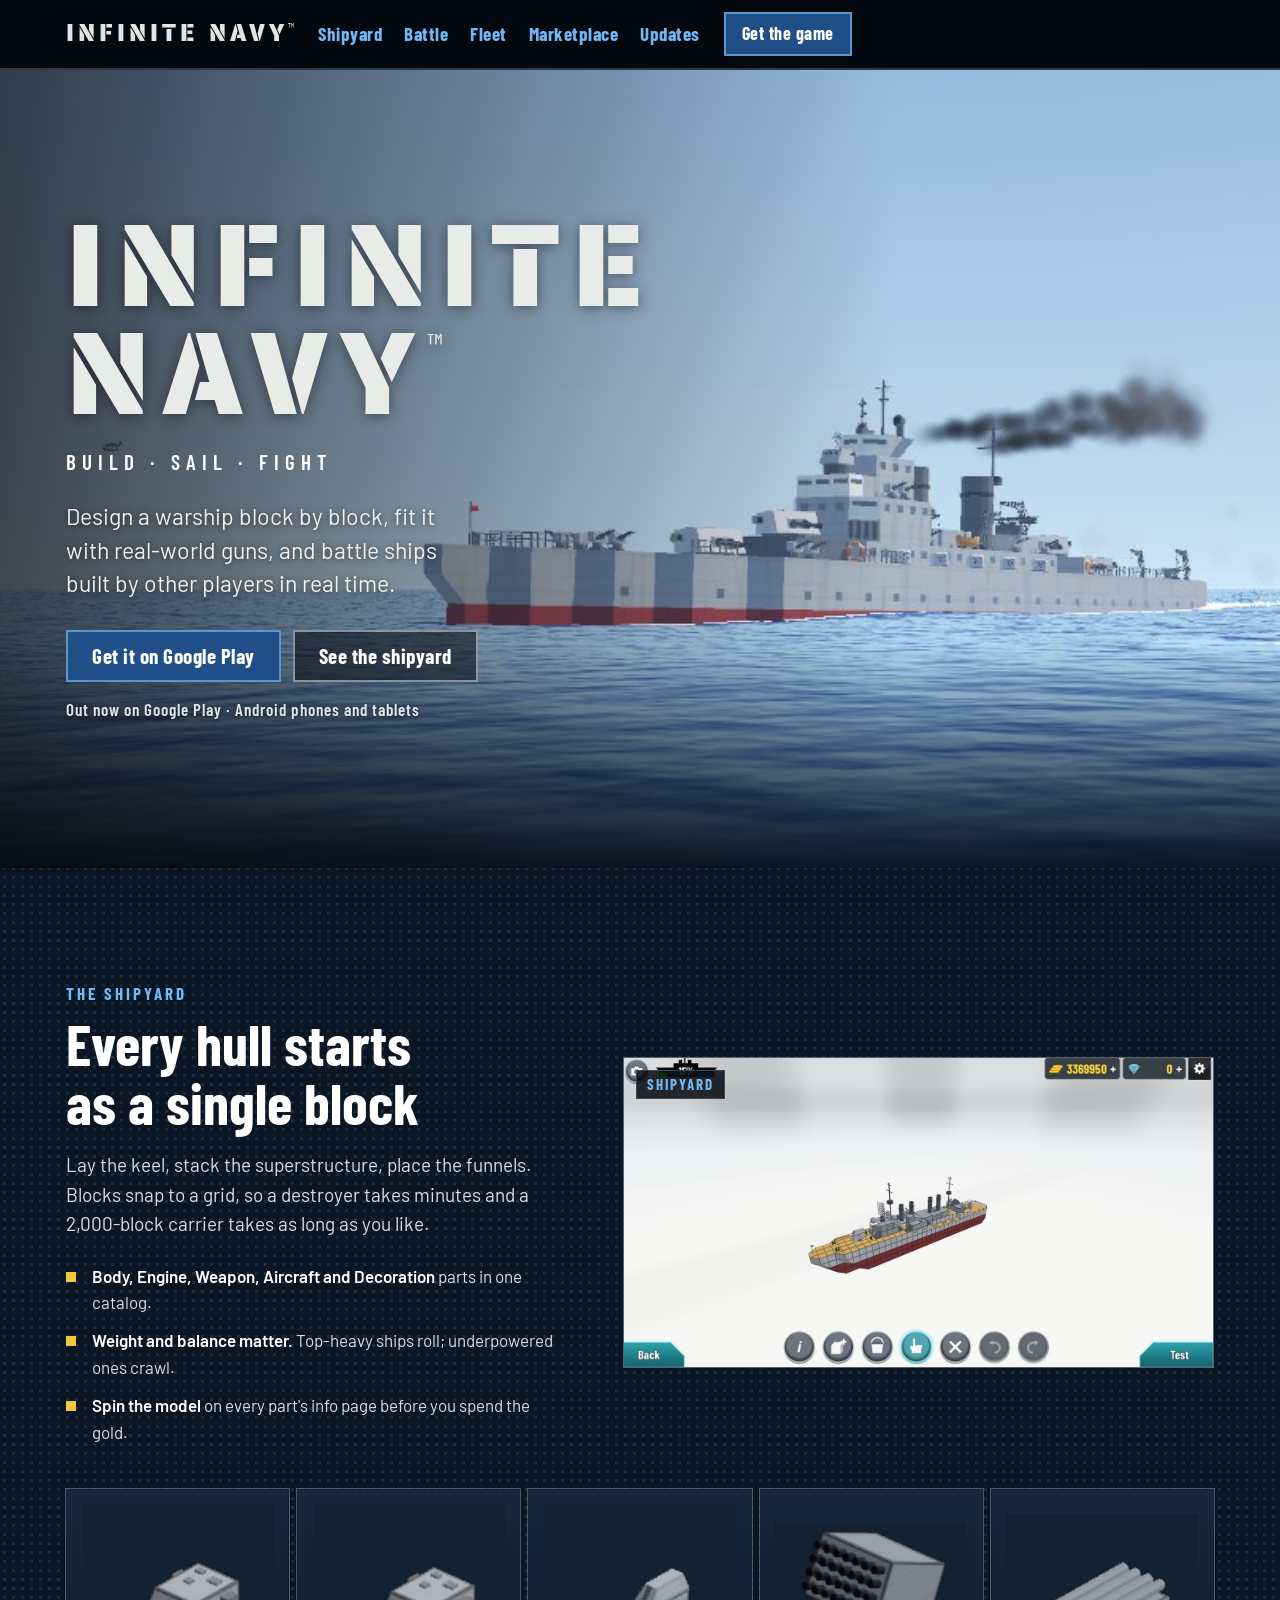
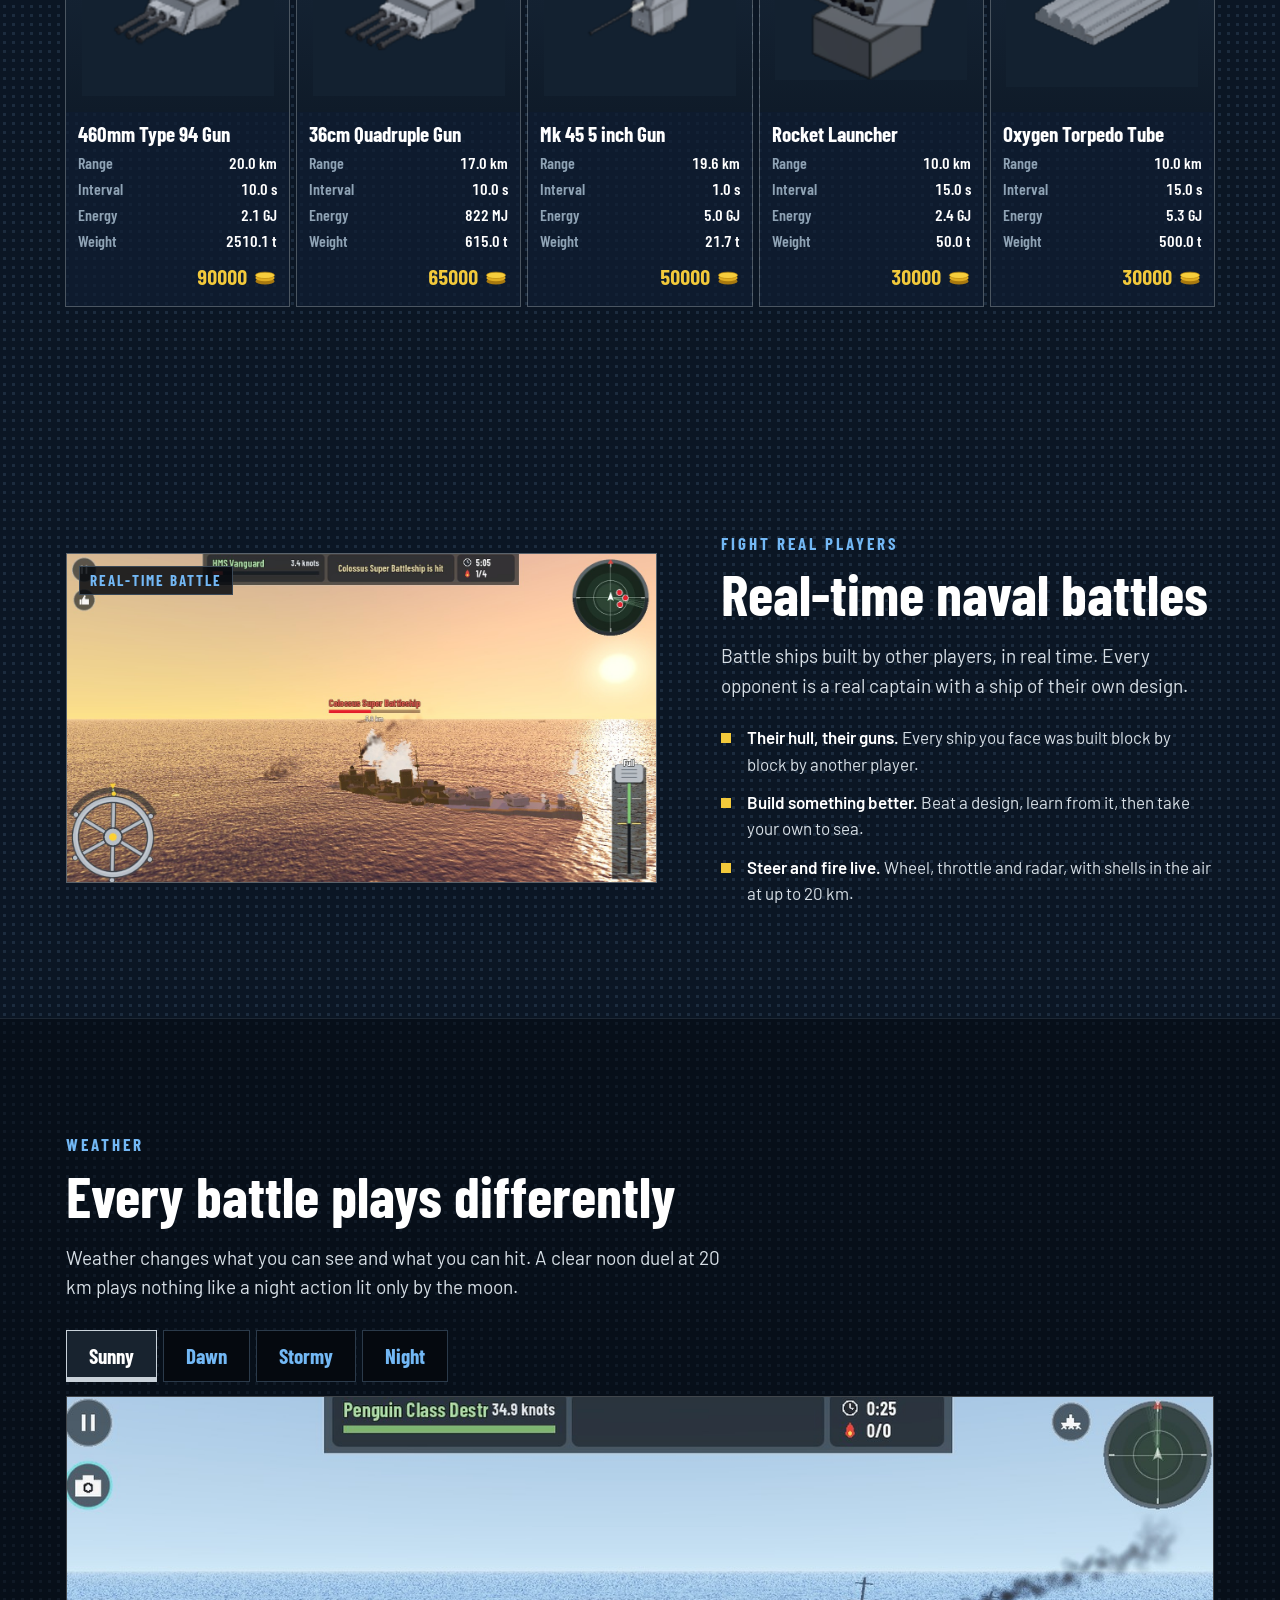
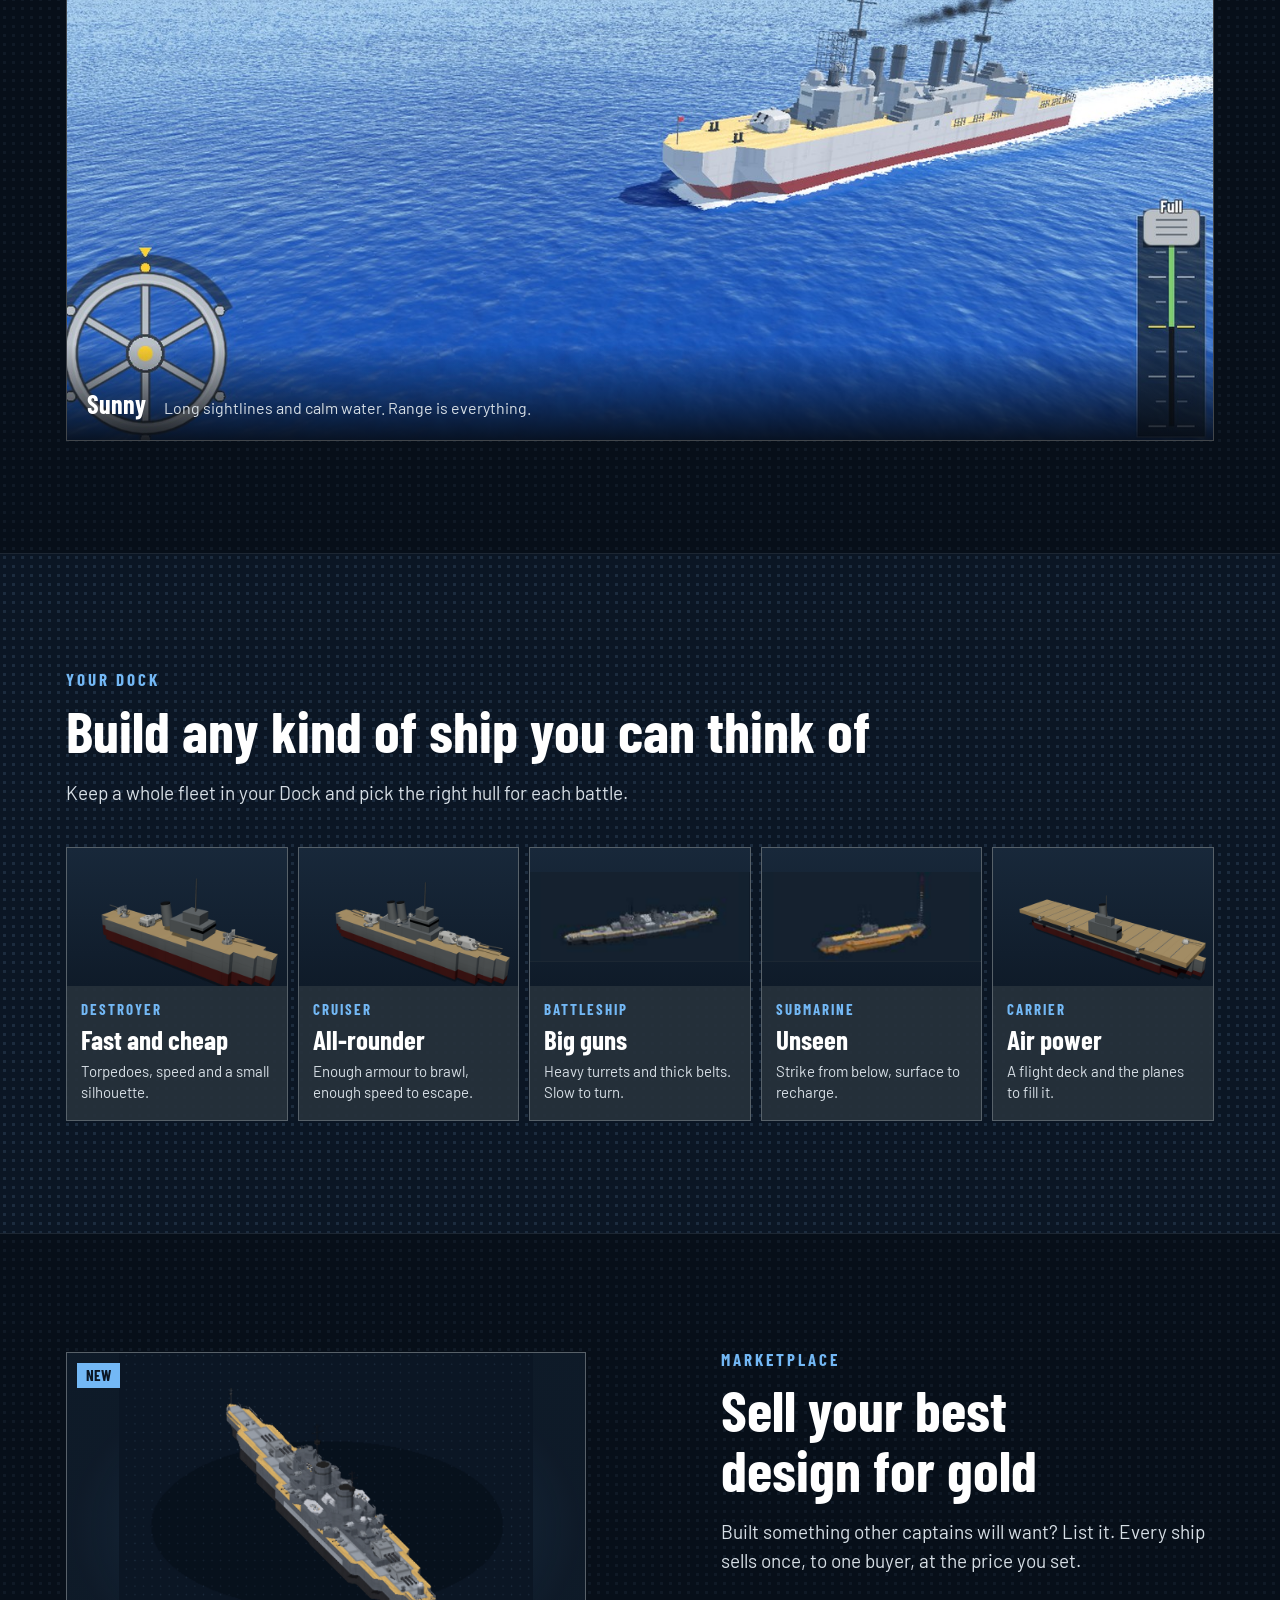
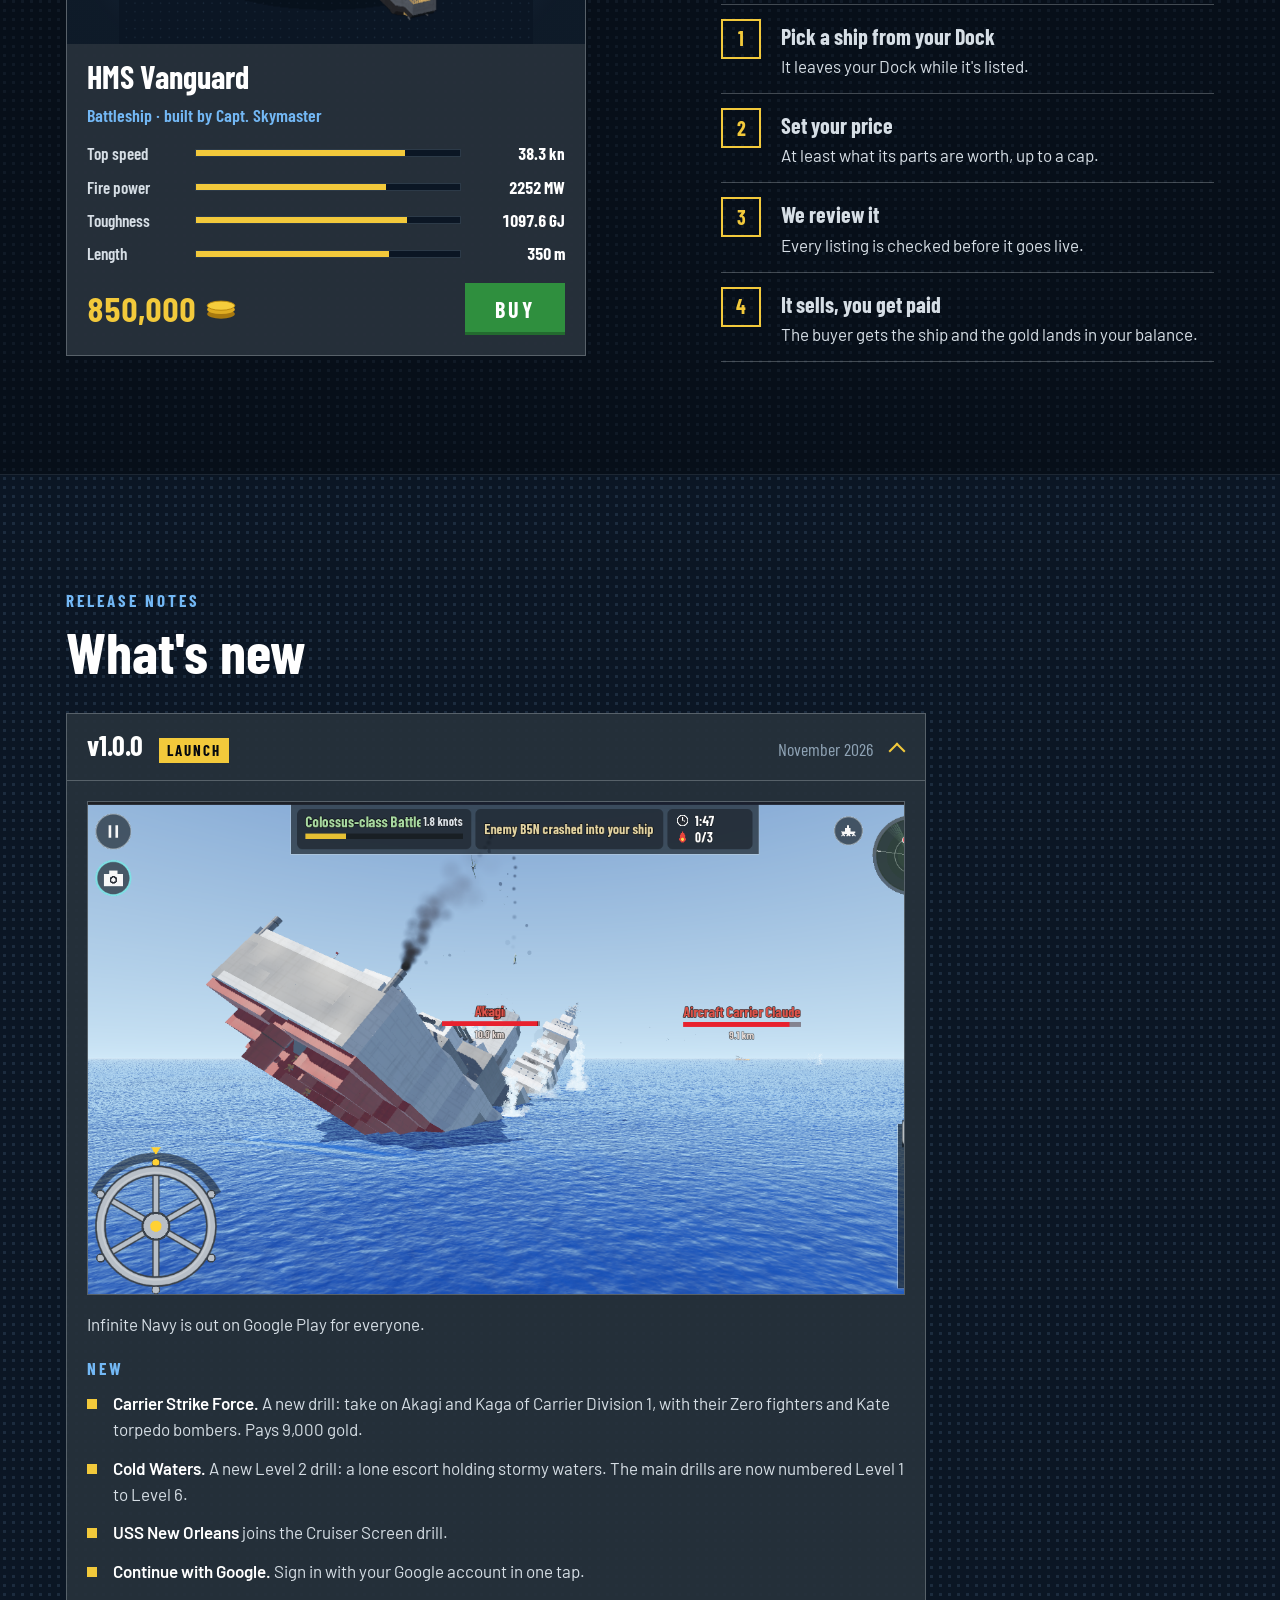
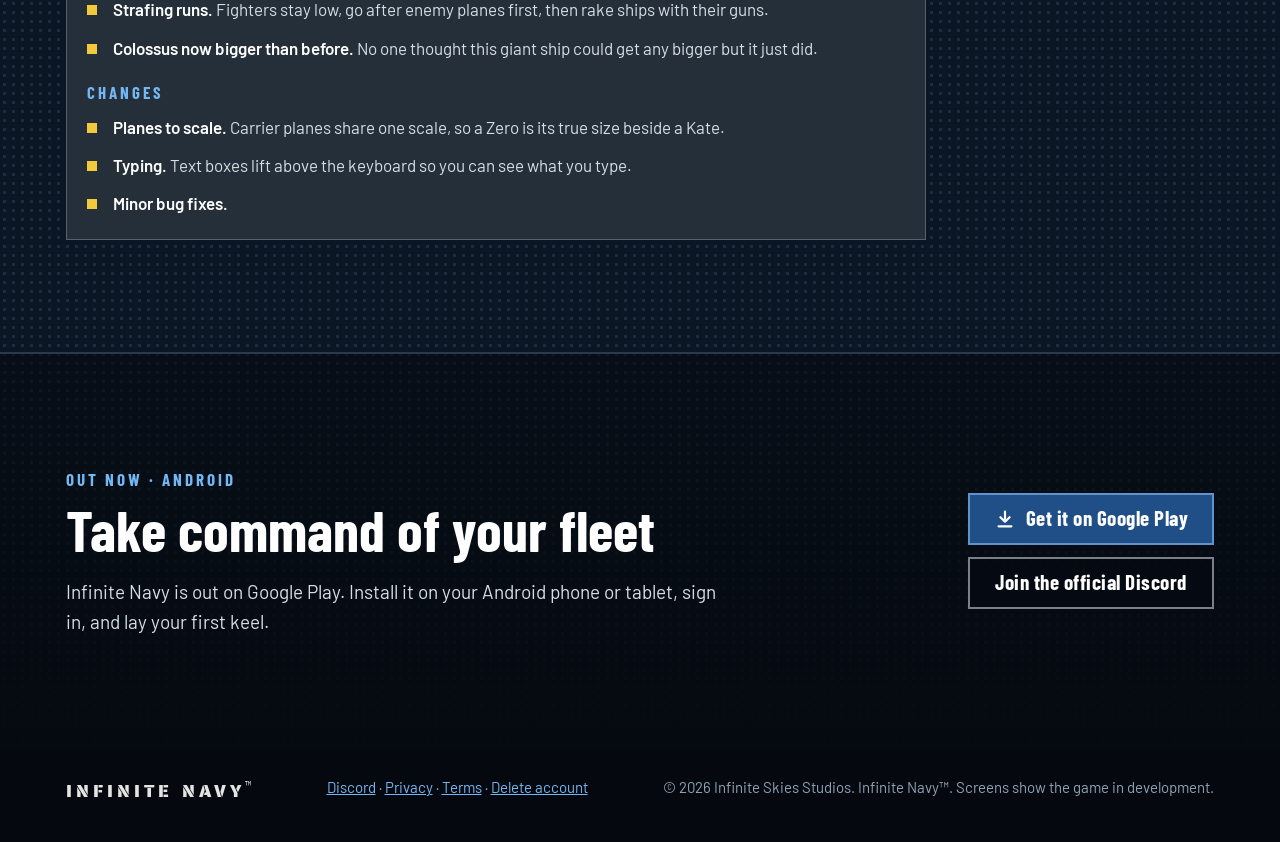
==== commit 5d9775d9: "Release notes: trim v1.0.0 changes, add Colossus line and minor bug fixes Co-Authored-By: Claude Son" ====
--- a/index.html
+++ b/index.html
@@ -410,16 +410,14 @@
               <li><span><b>Cold Waters.</b> A new Level 2 drill: a lone escort holding stormy waters. The main drills are now numbered Level 1 to Level 6.</span></li>
               <li><span><b>USS New Orleans</b> joins the Cruiser Screen drill.</span></li>
               <li><span><b>Continue with Google.</b> Sign in with your Google account in one tap.</span></li>
-              <li><span><b>Promo codes.</b> Redeem a code for gold in the gold shop.</span></li>
               <li><span><b>Strafing runs.</b> Fighters stay low, go after enemy planes first, then rake ships with their guns.</span></li>
+              <li><span><b>Colossus now bigger than before.</b> No one thought this giant ship could get any bigger but it just did.</span></li>
             </ul>
             <h3>Changes</h3>
             <ul class="ticks">
-              <li><span><b>Gold is the only currency.</b> Diamonds have been removed.</span></li>
               <li><span><b>Planes to scale.</b> Carrier planes share one scale, so a Zero is its true size beside a Kate.</span></li>
-              <li><span><b>A quieter siren.</b> The dive bomber's wail sits under the battle instead of over it.</span></li>
               <li><span><b>Typing.</b> Text boxes lift above the keyboard so you can see what you type.</span></li>
-              <li><span><b>Marketplace.</b> The ship list on the Sell page scrolls and keeps its place when you pick a ship.</span></li>
+              <li><span><b>Minor bug fixes.</b></span></li>
             </ul>
           </div>
         </details>
